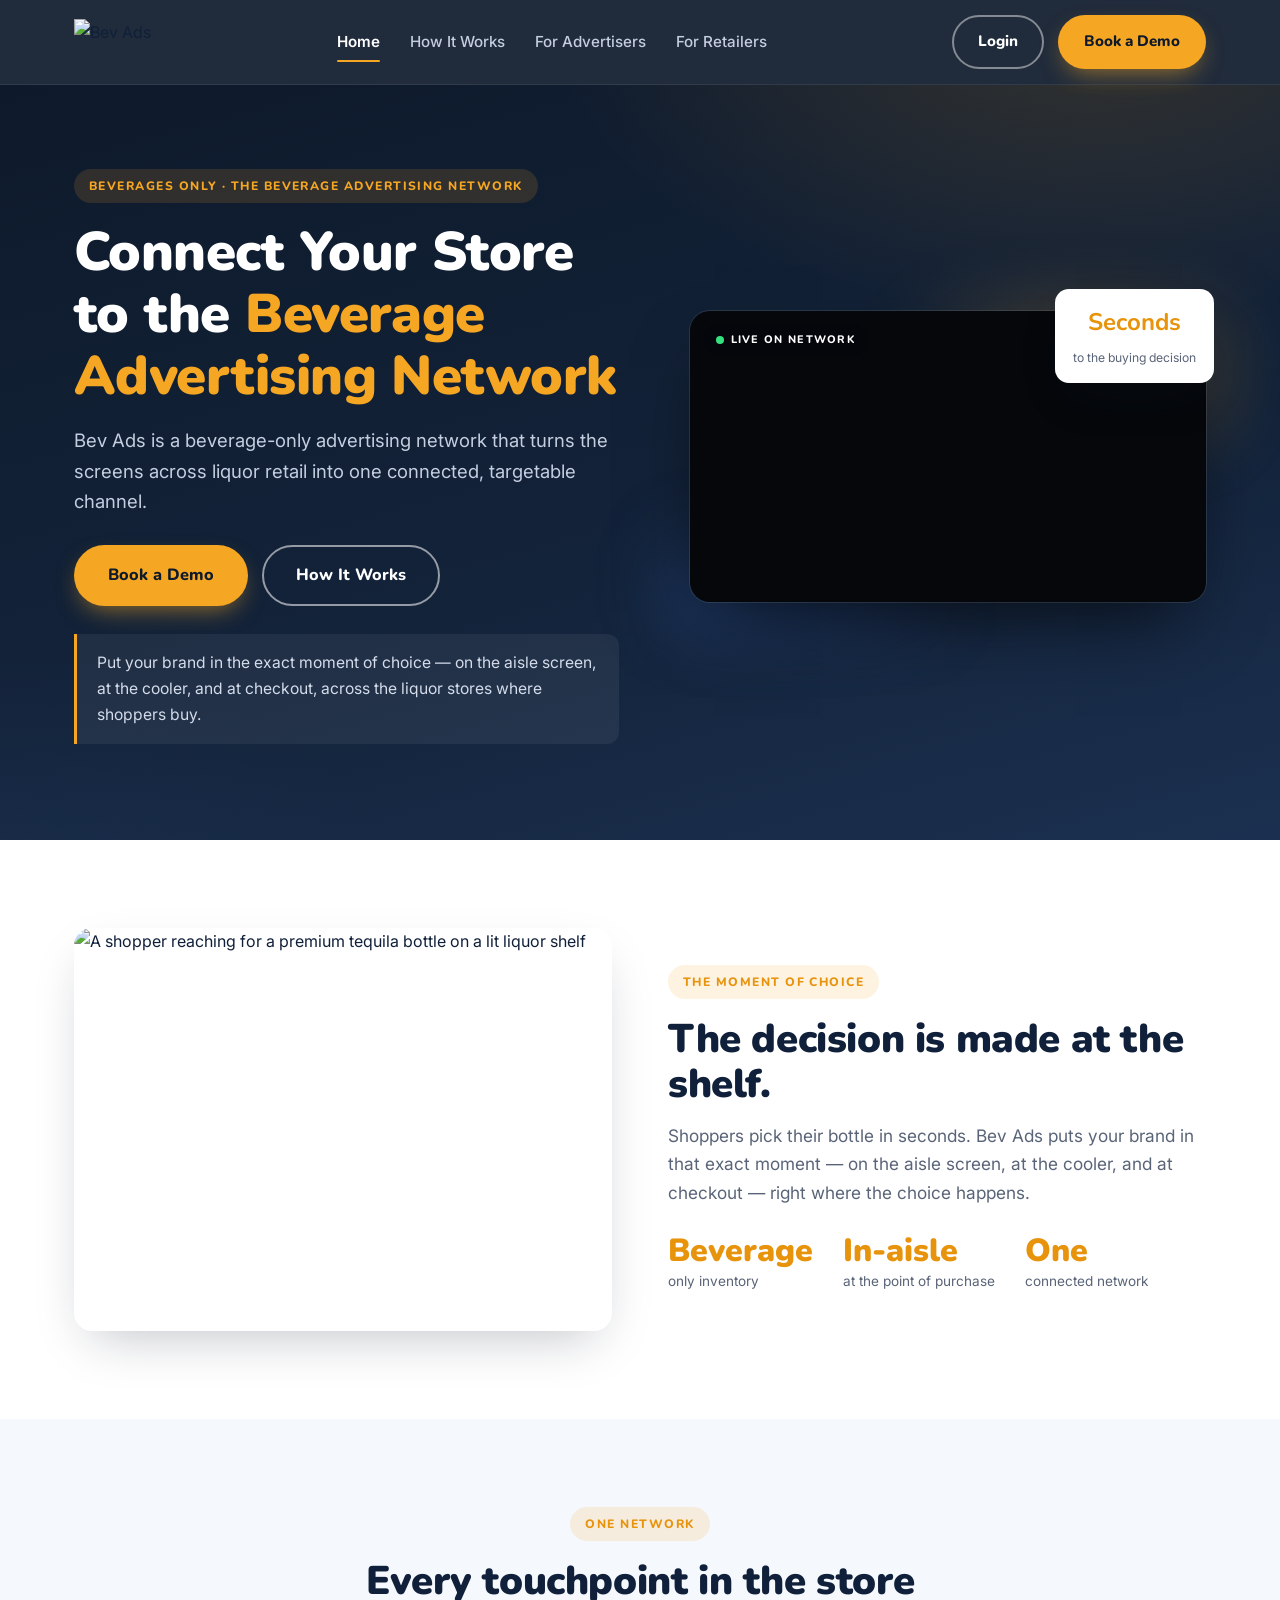
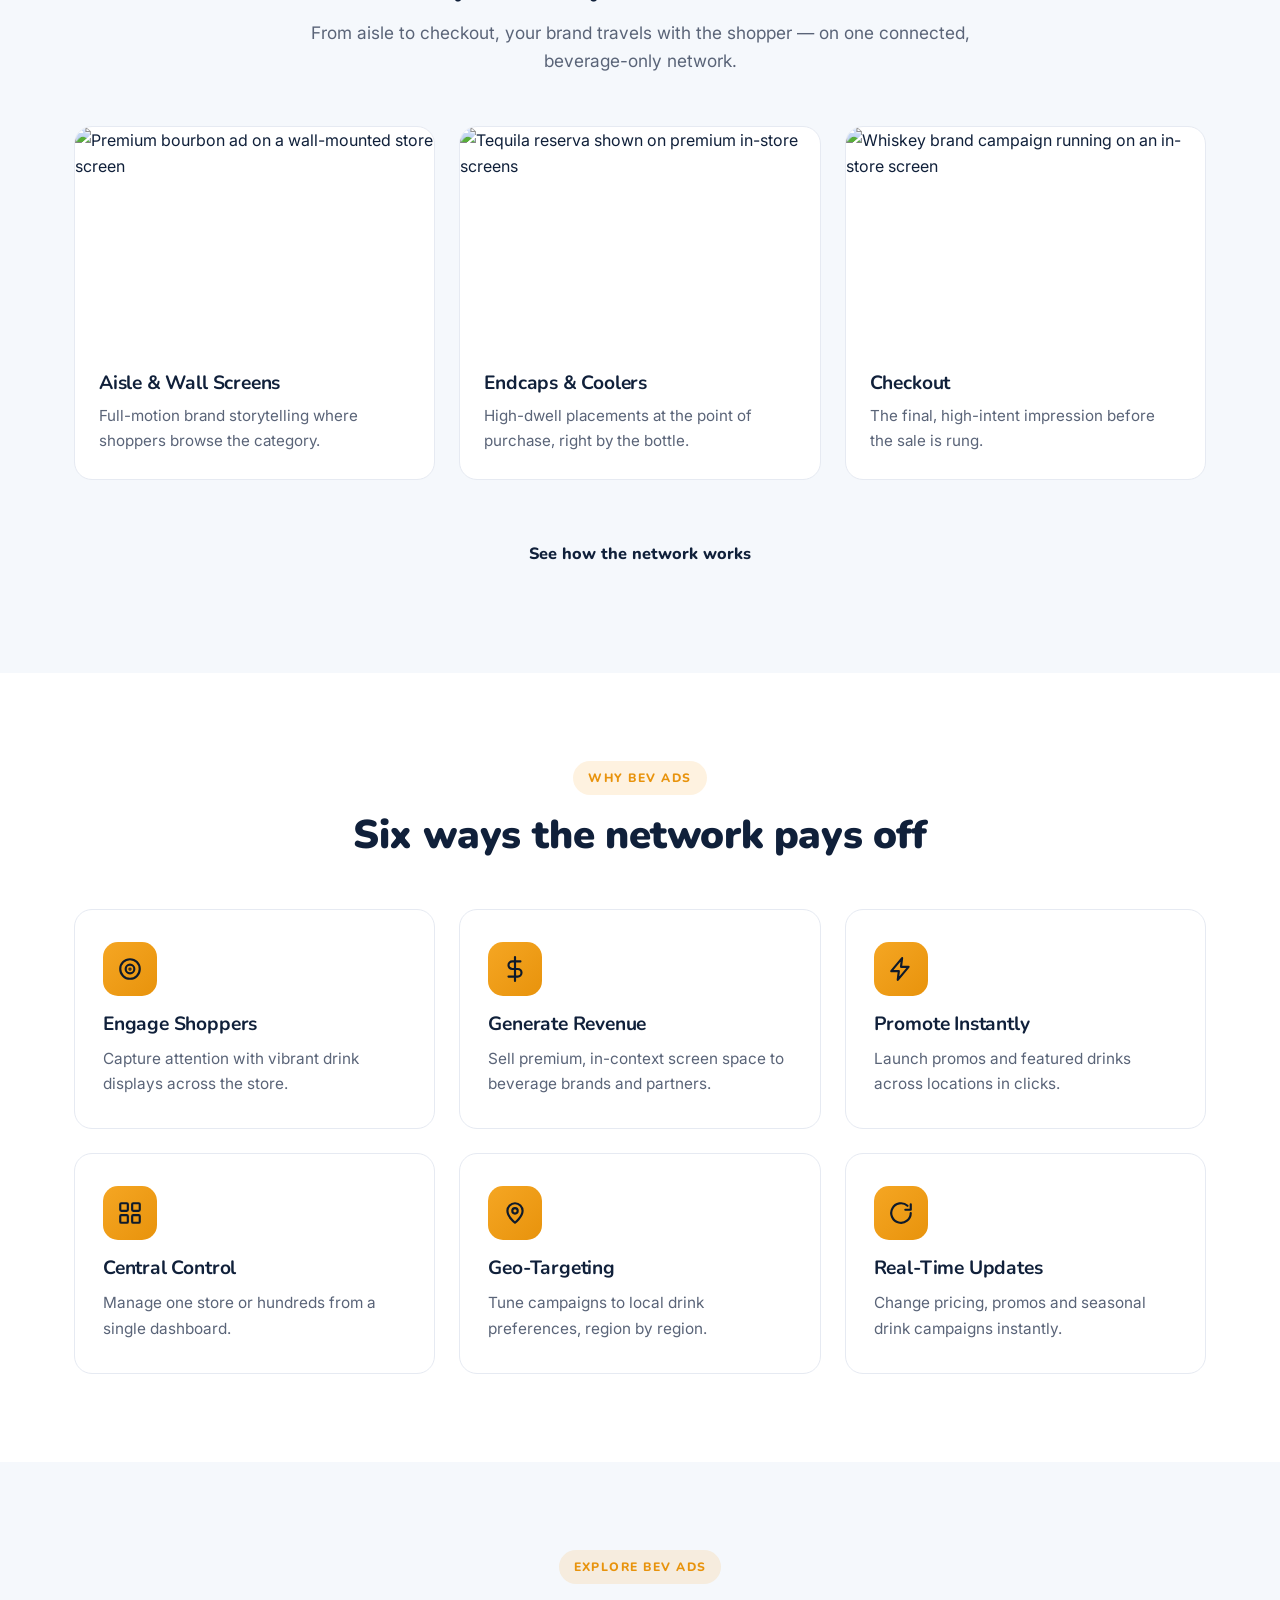
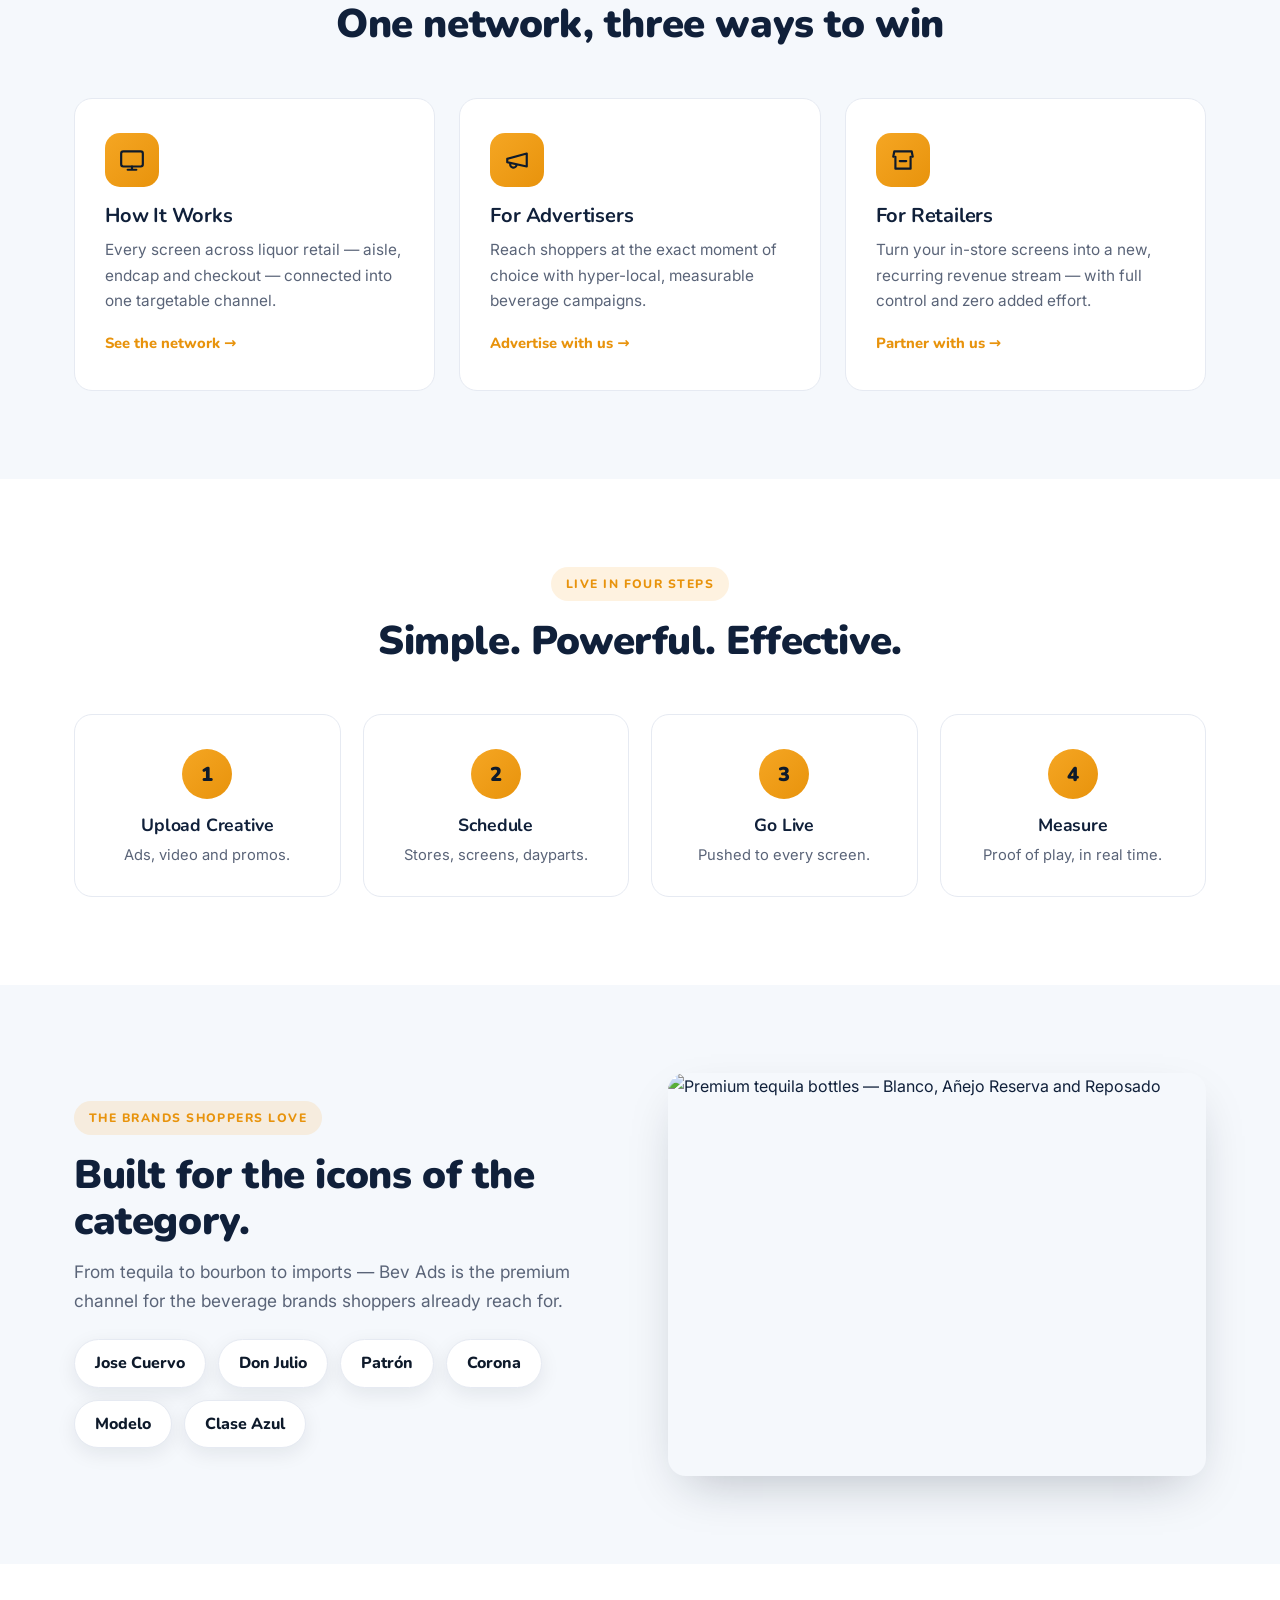
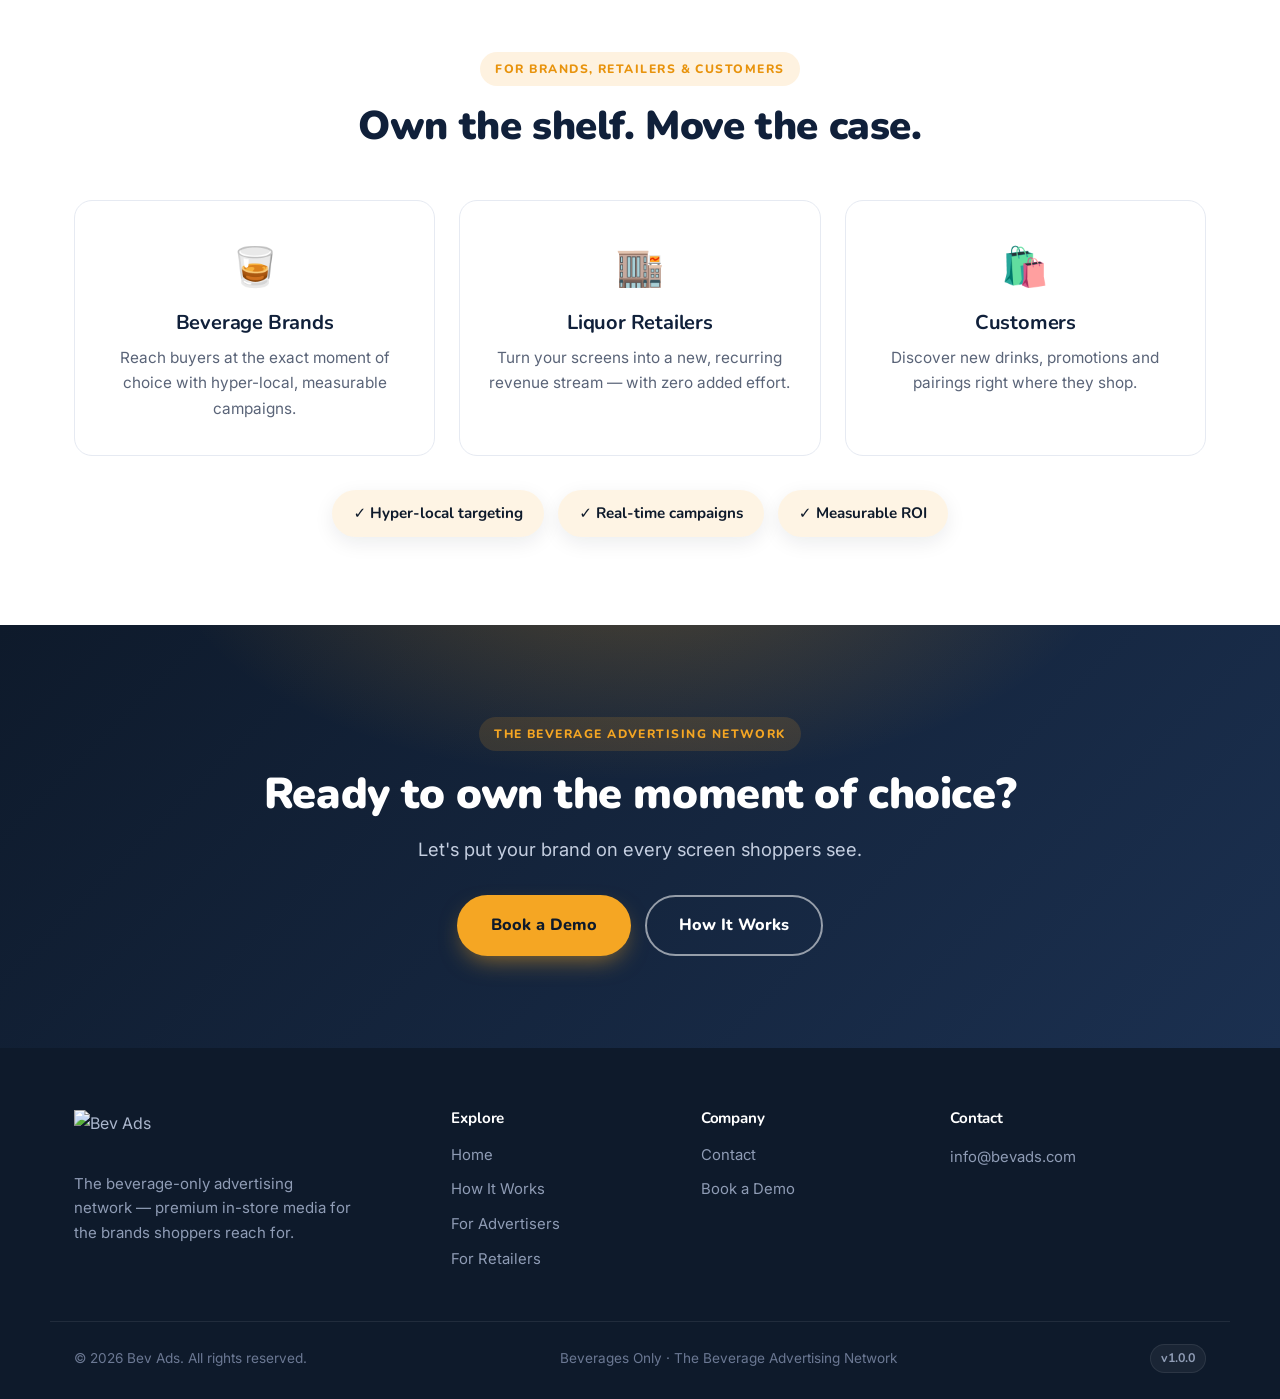
==== index.html @ 34f9e47a "Add files via upload" ====
<!DOCTYPE html>
<html lang="en">

<head>
    <meta charset="UTF-8" />
    <meta name="viewport" content="width=device-width, initial-scale=1.0" />
    <title>Bev Ads — The Beverage Advertising Network</title>
    <meta name="description" content="Bev Ads is a beverage-only advertising network that turns the screens across liquor retail into one connected, targetable channel — premium in-store media for the brands shoppers reach for." />
    <link rel="icon" href="assets/img/bevads-monogram.png" type="image/png" />
    <link rel="preconnect" href="https://fonts.googleapis.com" />
    <link rel="preconnect" href="https://fonts.gstatic.com" crossorigin />
    <link href="https://fonts.googleapis.com/css2?family=Nunito:wght@600;700;800;900&family=Inter:wght@400;500;600;700&display=swap" rel="stylesheet" />
    <link rel="stylesheet" href="styles.css" />
</head>

<body>

    <!-- ===== Header ===== -->
    <header class="site-header" id="header">
        <div class="container header-inner">
            <a href="index.html" class="brand"><img src="assets/img/bevads-logo-tight.png" alt="Bev Ads" class="brand-logo" /></a>
            <nav class="nav" id="nav">
                <a href="index.html" class="active">Home</a>
                <a href="how-it-works.html">How It Works</a>
                <a href="for-advertisers.html">For Advertisers</a>
                <a href="for-retailers.html">For Retailers</a>
                <a href="contact.html" class="nav-demo">Book a Demo</a>
                <a href="https://login.bevads.com" class="nav-login" target="_blank" rel="noopener">Login</a>
            </nav>
            <div class="header-cta"><a href="https://login.bevads.com" class="btn btn-login" target="_blank" rel="noopener">Login</a><a href="contact.html" class="btn btn-primary">Book a Demo</a></div>
            <button class="nav-toggle" id="navToggle" aria-label="Toggle menu"><span></span><span></span><span></span></button>
        </div>
    </header>

    <!-- ===== Hero ===== -->
    <section class="hero" id="hero">
        <div class="container hero-grid">
            <div class="hero-copy">
                <span class="eyebrow">Beverages Only · The Beverage Advertising Network</span>
                <h1>Connect Your Store to the <span class="grad">Beverage Advertising Network</span></h1>
                <p class="lead">Bev Ads is a beverage-only advertising network that turns the screens across liquor retail into one connected, targetable channel.</p>
                <div class="hero-actions">
                    <a href="contact.html" class="btn btn-primary btn-lg">Book a Demo</a>
                    <a href="how-it-works.html" class="btn btn-outline-light btn-lg">How It Works</a>
                </div>
                <p class="hero-banner">Put your brand in the exact moment of choice — on the aisle screen, at the cooler, and at checkout, across the liquor stores where shoppers buy.</p>
            </div>
            <div class="hero-media reveal">
                <div class="hero-video">
                    <video autoplay loop muted playsinline preload="auto" poster="assets/img/screen-ad.png">
                        <source src="assets/img/hero-store.mp4" type="video/mp4" />
                    </video>
                    <div class="hero-badge"><span class="dot"></span> LIVE ON NETWORK</div>
                </div>
                <div class="float-stat"><strong>Seconds</strong><span>to the buying decision</span></div>
            </div>
        </div>
    </section>

    <!-- ===== The Moment of Choice ===== -->
    <section class="section" id="moment">
        <div class="container split">
            <div class="split-media reveal">
                <img src="assets/img/moment.png" alt="A shopper reaching for a premium tequila bottle on a lit liquor shelf" />
            </div>
            <div class="split-copy">
                <span class="eyebrow eyebrow--light">The Moment of Choice</span>
                <h2 class="section-title">The decision is made at the shelf.</h2>
                <p class="section-sub">Shoppers pick their bottle in seconds. Bev Ads puts your brand in that exact moment — on the aisle screen, at the cooler, and at checkout — right where the choice happens.</p>
                <div class="stat-row">
                    <div class="stat"><strong>Beverage</strong><span>only inventory</span></div>
                    <div class="stat"><strong>In-aisle</strong><span>at the point of purchase</span></div>
                    <div class="stat"><strong>One</strong><span>connected network</span></div>
                </div>
            </div>
        </div>
    </section>

    <!-- ===== One Network / touchpoints ===== -->
    <section class="section section-alt" id="network">
        <div class="container">
            <div class="section-head">
                <span class="eyebrow eyebrow--light">One Network</span>
                <h2 class="section-title">Every touchpoint in the store</h2>
                <p class="section-sub">From aisle to checkout, your brand travels with the shopper — on one connected, beverage-only network.</p>
            </div>
            <div class="touch-grid">
                <article class="touch reveal">
                    <img src="assets/img/ad-bourbon.jpg" alt="Premium bourbon ad on a wall-mounted store screen" />
                    <div class="touch-body">
                        <h3>Aisle &amp; Wall Screens</h3>
                        <p>Full-motion brand storytelling where shoppers browse the category.</p>
                    </div>
                </article>
                <article class="touch reveal">
                    <img src="assets/img/bar-menu.png" alt="Tequila reserva shown on premium in-store screens" />
                    <div class="touch-body">
                        <h3>Endcaps &amp; Coolers</h3>
                        <p>High-dwell placements at the point of purchase, right by the bottle.</p>
                    </div>
                </article>
                <article class="touch reveal">
                    <img src="assets/img/ad-whiskey.jpg" alt="Whiskey brand campaign running on an in-store screen" />
                    <div class="touch-body">
                        <h3>Checkout</h3>
                        <p>The final, high-intent impression before the sale is rung.</p>
                    </div>
                </article>
            </div>
            <div class="section-cta"><a href="how-it-works.html" class="btn btn-outline btn-lg">See how the network works</a></div>
        </div>
    </section>

    <!-- ===== Why Bev Ads ===== -->
    <section class="section" id="why">
        <div class="container">
            <div class="section-head">
                <span class="eyebrow eyebrow--light">Why Bev Ads</span>
                <h2 class="section-title">Six ways the network pays off</h2>
            </div>
            <div class="cards-grid">
                <article class="card reveal">
                    <div class="card-ic"><svg viewBox="0 0 24 24">
                            <circle cx="12" cy="12" r="9" />
                            <circle cx="12" cy="12" r="4" />
                            <circle cx="12" cy="12" r="0.5" />
                        </svg></div>
                    <h3>Engage Shoppers</h3>
                    <p>Capture attention with vibrant drink displays across the store.</p>
                </article>
                <article class="card reveal">
                    <div class="card-ic"><svg viewBox="0 0 24 24">
                            <path d="M12 1v22M17 5H9.5a3.5 3.5 0 000 7h5a3.5 3.5 0 010 7H6" />
                        </svg></div>
                    <h3>Generate Revenue</h3>
                    <p>Sell premium, in-context screen space to beverage brands and partners.</p>
                </article>
                <article class="card reveal">
                    <div class="card-ic"><svg viewBox="0 0 24 24">
                            <path d="M13 2L3 14h7l-1 8 10-12h-7l1-8z" />
                        </svg></div>
                    <h3>Promote Instantly</h3>
                    <p>Launch promos and featured drinks across locations in clicks.</p>
                </article>
                <article class="card reveal">
                    <div class="card-ic"><svg viewBox="0 0 24 24">
                            <rect x="3" y="3" width="7" height="7" rx="1" />
                            <rect x="14" y="3" width="7" height="7" rx="1" />
                            <rect x="3" y="14" width="7" height="7" rx="1" />
                            <rect x="14" y="14" width="7" height="7" rx="1" />
                        </svg></div>
                    <h3>Central Control</h3>
                    <p>Manage one store or hundreds from a single dashboard.</p>
                </article>
                <article class="card reveal">
                    <div class="card-ic"><svg viewBox="0 0 24 24">
                            <path d="M12 21s-7-5.5-7-11a7 7 0 0114 0c0 5.5-7 11-7 11z" />
                            <circle cx="12" cy="10" r="2.5" />
                        </svg></div>
                    <h3>Geo-Targeting</h3>
                    <p>Tune campaigns to local drink preferences, region by region.</p>
                </article>
                <article class="card reveal">
                    <div class="card-ic"><svg viewBox="0 0 24 24">
                            <path d="M21 12a9 9 0 11-3-6.7M21 4v5h-5" />
                        </svg></div>
                    <h3>Real-Time Updates</h3>
                    <p>Change pricing, promos and seasonal drink campaigns instantly.</p>
                </article>
            </div>
        </div>
    </section>

    <!-- ===== Pillars ===== -->
    <section class="section section-alt">
        <div class="container">
            <div class="section-head">
                <span class="eyebrow eyebrow--light">Explore Bev Ads</span>
                <h2 class="section-title">One network, three ways to win</h2>
            </div>
            <div class="pillars">
                <a class="pillar reveal" href="how-it-works.html">
                    <div class="card-ic"><svg viewBox="0 0 24 24">
                            <rect x="2" y="4" width="20" height="14" rx="2" />
                            <path d="M8 21h8M12 18v3" />
                        </svg></div>
                    <h3>How It Works</h3>
                    <p>Every screen across liquor retail — aisle, endcap and checkout — connected into one targetable channel.</p>
                    <span class="more">See the network</span>
                </a>
                <a class="pillar reveal" href="for-advertisers.html">
                    <div class="card-ic"><svg viewBox="0 0 24 24">
                            <path d="M3 11l18-5v12L3 14v-3z" />
                            <path d="M11.6 16.8a3 3 0 01-5.8-1.6" />
                        </svg></div>
                    <h3>For Advertisers</h3>
                    <p>Reach shoppers at the exact moment of choice with hyper-local, measurable beverage campaigns.</p>
                    <span class="more">Advertise with us</span>
                </a>
                <a class="pillar reveal" href="for-retailers.html">
                    <div class="card-ic"><svg viewBox="0 0 24 24">
                            <path d="M3 9l1-5h16l1 5M5 9v11h14V9M9 13h6" />
                        </svg></div>
                    <h3>For Retailers</h3>
                    <p>Turn your in-store screens into a new, recurring revenue stream — with full control and zero added effort.</p>
                    <span class="more">Partner with us</span>
                </a>
            </div>
        </div>
    </section>

    <!-- ===== How it Works preview ===== -->
    <section class="section" id="how">
        <div class="container">
            <div class="section-head">
                <span class="eyebrow eyebrow--light">Live in Four Steps</span>
                <h2 class="section-title">Simple. Powerful. Effective.</h2>
            </div>
            <div class="steps">
                <div class="step reveal"><span class="step-num">1</span>
                    <h3>Upload Creative</h3>
                    <p>Ads, video and promos.</p>
                </div>
                <div class="step reveal"><span class="step-num">2</span>
                    <h3>Schedule</h3>
                    <p>Stores, screens, dayparts.</p>
                </div>
                <div class="step reveal"><span class="step-num">3</span>
                    <h3>Go Live</h3>
                    <p>Pushed to every screen.</p>
                </div>
                <div class="step reveal"><span class="step-num">4</span>
                    <h3>Measure</h3>
                    <p>Proof of play, in real time.</p>
                </div>
            </div>
        </div>
    </section>

    <!-- ===== Brands ===== -->
    <section class="section section-alt" id="brands">
        <div class="container split">
            <div class="split-copy">
                <span class="eyebrow eyebrow--light">The Brands Shoppers Love</span>
                <h2 class="section-title">Built for the icons of the category.</h2>
                <p class="section-sub">From tequila to bourbon to imports — Bev Ads is the premium channel for the beverage brands shoppers already reach for.</p>
                <div class="brand-marquee">
                    <span>Jose Cuervo</span><span>Don Julio</span><span>Patrón</span>
                    <span>Corona</span><span>Modelo</span><span>Clase Azul</span>
                </div>
            </div>
            <div class="split-media reveal">
                <img src="assets/img/bottles.png" alt="Premium tequila bottles — Blanco, Añejo Reserva and Reposado" />
            </div>
        </div>
    </section>

    <!-- ===== Own the shelf (for brands / retailers / customers) ===== -->
    <section class="section" id="value">
        <div class="container">
            <div class="section-head">
                <span class="eyebrow eyebrow--light">For Brands, Retailers &amp; Customers</span>
                <h2 class="section-title">Own the shelf. Move the case.</h2>
            </div>
            <div class="value-grid">
                <article class="value-card reveal">
                    <span class="value-ic">🥃</span>
                    <h3>Beverage Brands</h3>
                    <p>Reach buyers at the exact moment of choice with hyper-local, measurable campaigns.</p>
                </article>
                <article class="value-card reveal">
                    <span class="value-ic">🏬</span>
                    <h3>Liquor Retailers</h3>
                    <p>Turn your screens into a new, recurring revenue stream — with zero added effort.</p>
                </article>
                <article class="value-card reveal">
                    <span class="value-ic">🛍️</span>
                    <h3>Customers</h3>
                    <p>Discover new drinks, promotions and pairings right where they shop.</p>
                </article>
            </div>
            <div class="value-chips">
                <span class="chip">✓ Hyper-local targeting</span>
                <span class="chip">✓ Real-time campaigns</span>
                <span class="chip">✓ Measurable ROI</span>
            </div>
        </div>
    </section>

    <!-- ===== CTA ===== -->
    <section class="cta-final" id="contact-cta">
        <div class="container cta-inner">
            <span class="eyebrow">The Beverage Advertising Network</span>
            <h2>Ready to own the moment of choice?</h2>
            <p>Let's put your brand on every screen shoppers see.</p>
            <div class="hero-actions center">
                <a href="contact.html" class="btn btn-primary btn-lg">Book a Demo</a>
                <a href="how-it-works.html" class="btn btn-outline-light btn-lg">How It Works</a>
            </div>
        </div>
    </section>

    <!-- ===== Footer ===== -->
    <footer class="site-footer">
        <div class="container footer-grid">
            <div class="footer-brand">
                <img src="assets/img/bevads-logo-tight.png" alt="Bev Ads" class="footer-logo" />
                <p>The beverage-only advertising network — premium in-store media for the brands shoppers reach for.</p>
            </div>
            <div class="footer-col">
                <h5>Explore</h5>
                <a href="index.html">Home</a>
                <a href="how-it-works.html">How It Works</a>
                <a href="for-advertisers.html">For Advertisers</a>
                <a href="for-retailers.html">For Retailers</a>
            </div>
            <div class="footer-col">
                <h5>Company</h5>
                <a href="contact.html">Contact</a>
                <a href="contact.html">Book a Demo</a>
            </div>
            <div class="footer-col">
                <h5>Contact</h5>
                <p class="footer-contact">
                    <a href="mailto:info@bevads.com">info@bevads.com</a>
                </p>
            </div>
        </div>
        <div class="container footer-bottom">
            <span>© 2026 Bev Ads. All rights reserved.</span>
            <span>Beverages Only · The Beverage Advertising Network</span>
            <span class="footer-version">v1.0.0</span>
        </div>
    </footer>

    <script src="script.js"></script>
</body>

</html>
---- styles.css ----
/* ===== Bev Ads — brand tokens (navy + orange + white, from logo) ===== */
:root {
  --navy: #0e1a2b;
  --navy-2: #13233a;
  --navy-3: #1b3050;
  --orange: #f5a623;
  --orange-2: #ffb845;
  --orange-deep: #e8930c;
  --ink: #10203a;
  --slate: #5a6478;
  --line: #e6eaf2;
  --bg: #ffffff;
  --bg-soft: #f5f8fc;
  --radius: 18px;
  --radius-sm: 12px;
  --shadow: 0 20px 50px -18px rgba(14,26,43,.28);
  --shadow-sm: 0 6px 20px rgba(14,26,43,.08);
  --maxw: 1180px;
  --font-head: "Nunito", system-ui, sans-serif;
  --font-body: "Inter", system-ui, sans-serif;
}

* { box-sizing: border-box; margin: 0; padding: 0; }
html { scroll-behavior: smooth; }
body { font-family: var(--font-body); color: var(--ink); background: var(--bg); line-height: 1.65; -webkit-font-smoothing: antialiased; }
img { max-width: 100%; display: block; }
a { color: inherit; text-decoration: none; }
h1, h2, h3, h4, h5 { font-family: var(--font-head); line-height: 1.14; letter-spacing: -.01em; }

.container { width: 100%; max-width: var(--maxw); margin: 0 auto; padding: 0 24px; }
.container.narrow { max-width: 820px; }
.center { text-align: center; }

/* ===== Buttons ===== */
.btn {
  display: inline-flex; align-items: center; justify-content: center; gap: 8px;
  padding: 12px 24px; border-radius: 999px; font-family: var(--font-head);
  font-weight: 800; font-size: .95rem; cursor: pointer; border: 2px solid transparent;
  transition: .2s ease; white-space: nowrap;
}
.btn-lg { padding: 15px 32px; font-size: 1.02rem; }
.btn-primary { background: var(--orange); color: var(--navy); box-shadow: 0 10px 24px -8px rgba(245,166,35,.6); }
.btn-primary:hover { background: var(--orange-2); transform: translateY(-2px); }
.btn-outline-light { border-color: rgba(255,255,255,.55); color: #fff; }
.btn-outline-light:hover { background: #fff; color: var(--navy); transform: translateY(-2px); }

/* ===== Header ===== */
.site-header {
  position: sticky; top: 0; z-index: 50; background: rgba(14,26,43,.92);
  backdrop-filter: saturate(160%) blur(10px); border-bottom: 1px solid rgba(255,255,255,.08);
}
.header-inner { display: flex; align-items: center; justify-content: space-between; height: 84px; }
.brand-logo { height: 46px; width: auto; display: block; }
.nav { display: flex; gap: 30px; align-items: center; }
.nav a { font-weight: 500; color: #c4cee0; font-size: .95rem; transition: .2s; position: relative; }
.nav a:hover { color: #fff; }
.nav a.active { color: #fff; font-weight: 600; }
.nav a.active::after { content: ""; position: absolute; left: 0; right: 0; bottom: -7px; height: 2px; border-radius: 2px; background: var(--orange); }
.nav-demo, .nav-login { display: none; }
.header-cta { display: flex; align-items: center; gap: 14px; }
.btn-login {
  padding: 12px 24px; border-color: rgba(255,255,255,.45); color: #fff; background: transparent;
}
.btn-login:hover { background: rgba(255,255,255,.1); border-color: #fff; transform: translateY(-2px); }
.nav-toggle { display: none; flex-direction: column; gap: 5px; background: none; border: 0; cursor: pointer; padding: 6px; }
.nav-toggle span { width: 24px; height: 2px; background: #fff; border-radius: 2px; }

/* ===== Hero ===== */
.hero {
  position: relative; overflow: hidden; padding: 84px 0 96px; color: #fff;
  background:
    radial-gradient(900px 520px at 85% -10%, rgba(245,166,35,.16), transparent 60%),
    radial-gradient(700px 500px at 0% 115%, rgba(27,48,80,.7), transparent 60%),
    linear-gradient(165deg, #0e1a2b 0%, #13233a 60%, #1b3050 100%);
}
.hero-grid { display: grid; grid-template-columns: 1.04fr .96fr; gap: 56px; align-items: center; }
.eyebrow {
  display: inline-block; font-family: var(--font-head); font-weight: 800;
  font-size: .76rem; letter-spacing: .12em; text-transform: uppercase;
  color: var(--orange); background: rgba(245,166,35,.14); padding: 7px 15px;
  border-radius: 999px; margin-bottom: 18px;
}
.eyebrow--light { color: var(--orange-deep); background: rgba(245,166,35,.14); }
.hero h1 { font-size: clamp(2.1rem, 4.4vw, 3.4rem); font-weight: 900; color: #fff; margin-bottom: 18px; }
.grad { color: var(--orange); }
.lead { font-size: 1.16rem; color: #c4cee0; max-width: 540px; margin-bottom: 28px; }
.hero-actions { display: flex; gap: 14px; flex-wrap: wrap; }
.hero-actions.center { justify-content: center; }
.hero-banner {
  margin-top: 28px; padding: 16px 20px; border-left: 3px solid var(--orange);
  background: rgba(255,255,255,.06); border-radius: 0 12px 12px 0; color: #d4dcec;
  font-size: .98rem; max-width: 545px;
}

.hero-media { position: relative; }
/* soft brand glow behind the display for depth */
.hero-media::before {
  content: ""; position: absolute; z-index: 0; inset: -10% -8% -14% -8%;
  background:
    radial-gradient(58% 52% at 74% 24%, rgba(245,166,35,.28), transparent 64%),
    radial-gradient(55% 50% at 18% 92%, rgba(43,82,152,.42), transparent 64%);
  filter: blur(26px); border-radius: 44px;
}
.hero-screen {
  position: relative; z-index: 1; border-radius: 20px; overflow: hidden;
  box-shadow:
    0 0 0 1px rgba(255,255,255,.10),
    0 34px 70px -24px rgba(0,0,0,.68);
}
.hero-screen img { aspect-ratio: 4/3; object-fit: cover; width: 100%; display: block; }

/* ===== Hero video (photoreal looping scene) ===== */
.hero-video { position: relative; z-index: 1; border-radius: 20px; overflow: hidden; box-shadow: 0 0 0 1px rgba(255,255,255,.10), 0 34px 70px -24px rgba(0,0,0,.68); }
.hero-video video { display: block; width: 100%; aspect-ratio: 16/9; object-fit: cover; background: #05070b; }
.hero-video .hero-badge { position: absolute; top: 14px; left: 14px; display: inline-flex; align-items: center; gap: 7px; padding: 6px 12px; border-radius: 999px; background: rgba(5,8,13,.62); backdrop-filter: blur(6px); font-family: var(--font-head); font-weight: 800; font-size: .68rem; letter-spacing: .12em; color: #fff; z-index: 2; }

/* ===== Animated "live" screen device ===== */
.screen-device {
  position: relative; z-index: 1; background: linear-gradient(160deg,#0c1119,#05080d);
  border-radius: 18px; padding: 12px 12px 0; box-shadow: 0 0 0 1px rgba(255,255,255,.08), 0 34px 70px -24px rgba(0,0,0,.7);
}
.screen-viewport { position: relative; aspect-ratio: 16/9; border-radius: 9px; overflow: hidden; background: #05070b; }
.ad-slide {
  position: absolute; inset: 0; display: flex; align-items: center; justify-content: space-between;
  gap: 14px; padding: 26px 30px; opacity: 0; visibility: hidden;
  transition: opacity .9s ease, visibility .9s ease;
  background: radial-gradient(120% 130% at 82% 12%, color-mix(in srgb, var(--b) 78%, #fff 4%), var(--a) 68%);
}
.ad-slide.is-active { opacity: 1; visibility: visible; }
.ad-copy { display: flex; flex-direction: column; gap: 6px; max-width: 62%; }
.ad-kicker { font-family: var(--font-head); font-weight: 700; font-size: .68rem; letter-spacing: .22em; text-transform: uppercase; color: rgba(255,255,255,.72); }
.ad-brand { font-family: var(--font-head); font-weight: 900; font-size: clamp(1.5rem, 3.4vw, 2.4rem); line-height: .98; color: #fff; letter-spacing: .01em; }
.ad-tag { font-family: var(--font-body); font-style: italic; font-size: 1rem; color: rgba(255,255,255,.9); margin-top: 4px; }
.ad-legal { position: absolute; left: 30px; bottom: 16px; font-size: .58rem; letter-spacing: .1em; text-transform: uppercase; color: rgba(255,255,255,.62); }
.ad-bottle { height: 78%; width: auto; filter: drop-shadow(0 10px 16px rgba(0,0,0,.45)); }
.btl-body { fill: var(--btl); }
.btl-cap { fill: var(--cap); }
.btl-label { fill: rgba(255,255,255,.9); }
.btl-seal { fill: none; stroke: var(--cap); stroke-width: 1.5; opacity: .6; }
/* entrance motion on the active slide */
.ad-slide.is-active .ad-copy { animation: adCopyIn .9s ease both; }
.ad-slide.is-active .ad-bottle { animation: adBottleIn 5.2s ease-out both; }
@keyframes adCopyIn { from { opacity: 0; transform: translateX(-14px); } to { opacity: 1; transform: none; } }
@keyframes adBottleIn { 0% { opacity: 0; transform: translateY(12px) scale(.97); } 22% { opacity: 1; } 100% { opacity: 1; transform: translateY(0) scale(1.05); } }

/* overlays */
.screen-gloss { position: absolute; inset: 0; pointer-events: none; background: linear-gradient(115deg, rgba(255,255,255,.14), transparent 34%); }
.screen-live { position: absolute; top: 14px; right: 14px; display: inline-flex; align-items: center; gap: 7px; padding: 5px 11px; border-radius: 999px; background: rgba(5,8,13,.6); backdrop-filter: blur(6px); font-family: var(--font-head); font-weight: 800; font-size: .66rem; letter-spacing: .14em; color: #fff; }
.live-dot { width: 8px; height: 8px; border-radius: 50%; background: #ff4d4d; box-shadow: 0 0 0 0 rgba(255,77,77,.7); animation: liveBlink 1.6s infinite; }
@keyframes liveBlink { 0% { box-shadow: 0 0 0 0 rgba(255,77,77,.65); } 70% { box-shadow: 0 0 0 7px rgba(255,77,77,0); } 100% { box-shadow: 0 0 0 0 rgba(255,77,77,0); } }
.screen-progress { position: absolute; left: 0; bottom: 0; height: 3px; width: 100%; transform: scaleX(0); transform-origin: left center; background: var(--orange); box-shadow: 0 0 8px rgba(245,166,35,.8); }
@keyframes barFill { from { transform: scaleX(0); } to { transform: scaleX(1); } }
.screen-foot { display: flex; align-items: center; justify-content: space-between; padding: 12px 6px 14px; }
.screen-foot .now { font-family: var(--font-head); font-weight: 600; font-size: .8rem; color: #aab6cc; }
.screen-foot .now b { color: #fff; font-weight: 800; }
.playlist { display: inline-flex; gap: 6px; }
.pl-dot { width: 7px; height: 7px; border-radius: 50%; background: rgba(255,255,255,.25); transition: .3s; }
.pl-dot.on { background: var(--orange); width: 18px; border-radius: 4px; }

@media (prefers-reduced-motion: reduce) {
  .ad-slide.is-active .ad-copy, .ad-slide.is-active .ad-bottle { animation: none; }
  .live-dot { animation: none; }
}
.hero-badge {
  position: absolute; top: 14px; left: 14px; display: inline-flex; align-items: center; gap: 7px;
  background: rgba(14,26,43,.82); color: #fff; backdrop-filter: blur(6px);
  font-family: var(--font-head); font-size: .7rem; font-weight: 800; letter-spacing: .05em;
  padding: 6px 12px; border-radius: 999px;
}
.dot { width: 8px; height: 8px; border-radius: 50%; background: #36e07f; animation: pulse 1.8s infinite; }
@keyframes pulse { 0%{box-shadow:0 0 0 0 rgba(54,224,127,.55)} 70%{box-shadow:0 0 0 8px rgba(54,224,127,0)} 100%{box-shadow:0 0 0 0 rgba(54,224,127,0)} }
.float-stat { position: absolute; top: -22px; right: -8px; z-index: 3; background: #fff; color: var(--ink); padding: 14px 18px; border-radius: 14px; box-shadow: var(--shadow); text-align: center; }
.float-stat strong { display: block; font-family: var(--font-head); font-size: 1.5rem; color: var(--orange-deep); }
.float-stat span { font-size: .76rem; color: var(--slate); }

/* ===== Sections ===== */
.section { padding: 88px 0; }
.section-alt { background: var(--bg-soft); }
.section-head { text-align: center; max-width: 740px; margin: 0 auto 50px; }
.section-title { font-size: clamp(1.8rem, 3.2vw, 2.5rem); font-weight: 900; color: var(--ink); }
.section-sub { color: var(--slate); font-size: 1.08rem; margin-top: 14px; }

/* ===== Cards ===== */
.cards-grid { display: grid; grid-template-columns: repeat(3, 1fr); gap: 24px; }
.card { background: #fff; border: 1px solid var(--line); border-radius: var(--radius); padding: 32px 28px; transition: .25s; }
.card:hover { transform: translateY(-6px); box-shadow: var(--shadow); border-color: transparent; }
.card-ic { width: 54px; height: 54px; border-radius: 15px; display: grid; place-items: center; margin-bottom: 18px; background: linear-gradient(135deg, var(--orange), var(--orange-deep)); }
.card-ic svg { width: 26px; height: 26px; fill: none; stroke: var(--navy); stroke-width: 2; stroke-linecap: round; stroke-linejoin: round; }
.card h3 { font-size: 1.2rem; margin-bottom: 10px; color: var(--ink); }
.card p { color: var(--slate); font-size: .96rem; }

/* ===== Steps ===== */
.steps { display: grid; grid-template-columns: repeat(4, 1fr); gap: 22px; }
.step { background: #fff; border: 1px solid var(--line); border-radius: var(--radius); padding: 34px 24px 28px; text-align: center; }
.step-num { display: grid; place-items: center; width: 50px; height: 50px; margin: 0 auto 16px; font-family: var(--font-head); font-weight: 900; font-size: 1.25rem; color: var(--navy); background: linear-gradient(135deg, var(--orange), var(--orange-deep)); border-radius: 50%; }
.step h3 { font-size: 1.1rem; margin-bottom: 8px; color: var(--ink); }
.step p { color: var(--slate); font-size: .92rem; }

/* ===== Split (benefits / analytics) ===== */
.split { display: grid; grid-template-columns: 1fr 1fr; gap: 56px; align-items: center; }
.split-media img { border-radius: var(--radius); box-shadow: var(--shadow); aspect-ratio: 4/3; object-fit: cover; width: 100%; }
.split-copy .section-title { text-align: left; }
.check-list { list-style: none; margin-top: 22px; display: grid; gap: 14px; }
.check-list.two-col { grid-template-columns: 1fr 1fr; }
.check-list li { position: relative; padding-left: 34px; color: var(--ink); font-size: 1.02rem; }
.check-list li::before {
  content: ""; position: absolute; left: 0; top: 3px; width: 22px; height: 22px; border-radius: 50%;
  background: var(--orange);
  background-image: url("data:image/svg+xml,%3Csvg xmlns='http://www.w3.org/2000/svg' viewBox='0 0 24 24' fill='none' stroke='%230e1a2b' stroke-width='3.2' stroke-linecap='round' stroke-linejoin='round'%3E%3Cpolyline points='20 6 9 17 4 12'/%3E%3C/svg%3E");
  background-size: 13px; background-repeat: no-repeat; background-position: center;
}
.brands { margin-top: 26px; padding-top: 22px; border-top: 1px solid var(--line); }
.brands-label { display: block; font-family: var(--font-head); font-weight: 700; font-size: .92rem; color: var(--ink); margin-bottom: 14px; }
.chips { display: flex; flex-wrap: wrap; gap: 10px; }
.chip { font-family: var(--font-head); font-weight: 700; font-size: .86rem; color: var(--navy); background: #fff; border: 1px solid var(--line); padding: 8px 16px; border-radius: 999px; box-shadow: var(--shadow-sm); }

/* ===== Industries ===== */
.industry-grid { display: grid; grid-template-columns: repeat(4, 1fr); gap: 18px; }
.industry { display: flex; align-items: center; gap: 14px; background: #fff; border: 1px solid var(--line); border-radius: var(--radius-sm); padding: 20px 22px; font-family: var(--font-head); font-weight: 700; color: var(--ink); transition: .25s; }
.industry:hover { border-color: var(--orange); transform: translateY(-3px); box-shadow: var(--shadow-sm); }
.industry-ic { font-size: 1.5rem; }

/* ===== Analytics dashboard ===== */
.dashboard { background: linear-gradient(160deg, #0e1a2b, #1b3050); border-radius: var(--radius); padding: 24px; box-shadow: var(--shadow); color: #fff; }
.dash-head { display: flex; justify-content: space-between; align-items: center; margin-bottom: 20px; }
.dash-title { font-family: var(--font-head); font-weight: 800; }
.dash-live { display: inline-flex; align-items: center; gap: 7px; font-size: .78rem; color: #b7c2d8; }
.dash-stats { display: grid; grid-template-columns: repeat(3, 1fr); gap: 14px; margin-bottom: 22px; }
.dstat { background: rgba(255,255,255,.06); border-radius: var(--radius-sm); padding: 14px; }
.dstat strong { display: block; font-family: var(--font-head); font-size: 1.4rem; color: var(--orange-2); }
.dstat span { font-size: .75rem; color: #9fabc4; }
.dash-chart { display: flex; align-items: flex-end; gap: 8px; height: 110px; margin-bottom: 18px; }
.dash-chart span { flex: 1; background: linear-gradient(180deg, var(--orange), rgba(245,166,35,.3)); border-radius: 4px 4px 0 0; }
.dash-chart span:nth-child(3n) { background: linear-gradient(180deg, #5b7bb0, rgba(91,123,176,.3)); }
.dash-foot { display: flex; justify-content: space-between; align-items: center; font-size: .85rem; color: #b7c2d8; border-top: 1px solid rgba(255,255,255,.08); padding-top: 14px; }
.dash-foot .up { color: #36e07f; font-weight: 700; }
.metric-list { list-style: none; margin-top: 22px; display: grid; gap: 12px; }
.metric-list li { padding-left: 26px; position: relative; color: var(--ink); font-weight: 500; }
.metric-list li::before { content: "›"; position: absolute; left: 6px; color: var(--orange-deep); font-weight: 900; }

/* ===== FAQ ===== */
.faq { display: grid; gap: 14px; }
.faq details { background: #fff; border: 1px solid var(--line); border-radius: var(--radius-sm); padding: 4px 22px; transition: .2s; }
.faq details[open] { box-shadow: var(--shadow-sm); border-color: var(--orange); }
.faq summary { cursor: pointer; list-style: none; padding: 18px 0; font-family: var(--font-head); font-weight: 700; font-size: 1.05rem; color: var(--ink); display: flex; justify-content: space-between; align-items: center; }
.faq summary::-webkit-details-marker { display: none; }
.faq summary::after { content: "+"; font-size: 1.5rem; color: var(--orange-deep); font-weight: 400; transition: .2s; }
.faq details[open] summary::after { transform: rotate(45deg); }
.faq p { color: var(--slate); padding: 0 0 20px; }

/* ===== Final CTA ===== */
.cta-final {
  position: relative; padding: 92px 0; text-align: center; color: #fff;
  background:
    radial-gradient(800px 400px at 50% -20%, rgba(245,166,35,.28), transparent 60%),
    linear-gradient(135deg, #0e1a2b, #1b3050);
}
.cta-final h2 { font-size: clamp(1.9rem, 3.4vw, 2.7rem); font-weight: 900; }
.cta-final p { color: #c4cee0; font-size: 1.15rem; max-width: 620px; margin: 16px auto 30px; }

/* ===== Footer ===== */
.site-footer { background: var(--navy); color: #aab6cc; padding: 62px 0 26px; }
.footer-grid { display: grid; grid-template-columns: 1.6fr 1fr 1fr 1.2fr; gap: 36px; padding-bottom: 40px; border-bottom: 1px solid rgba(255,255,255,.08); }
.footer-logo { height: 44px; width: auto; margin-bottom: 18px; }
.footer-brand p { max-width: 280px; font-size: .94rem; color: #8f9cb5; }
.footer-col h5 { font-family: var(--font-head); color: #fff; font-size: .95rem; margin-bottom: 16px; }
.footer-col a { display: block; color: #8f9cb5; font-size: .93rem; margin-bottom: 10px; transition: .2s; }
.footer-col a:hover { color: var(--orange-2); }
.footer-contact { font-size: .93rem; color: #8f9cb5; line-height: 1.9; }
.footer-contact a:hover { color: var(--orange-2); }
.footer-bottom { display: flex; justify-content: space-between; align-items: center; gap: 12px; padding-top: 22px; font-size: .85rem; color: #6b7893; }
.footer-version { font-family: var(--font-head); font-weight: 700; font-size: .78rem; color: #8f9cb5; background: rgba(255,255,255,.05); border: 1px solid rgba(255,255,255,.08); padding: 3px 10px; border-radius: 999px; white-space: nowrap; }

/* ===== Section tagline ===== */
.tagline { font-family: var(--font-head); font-weight: 800; letter-spacing: .18em; text-transform: uppercase; color: var(--orange-deep); font-size: .95rem; }

/* ===== Stat row (moment) ===== */
.stat-row { display: flex; gap: 30px; margin-top: 28px; flex-wrap: wrap; }
.stat strong { display: block; font-family: var(--font-head); font-weight: 900; font-size: 2rem; color: var(--orange-deep); line-height: 1; }
.stat span { font-size: .85rem; color: var(--slate); }

/* ===== Touchpoints ===== */
.touch-grid { display: grid; grid-template-columns: repeat(3, 1fr); gap: 24px; }
.touch { background: #fff; border: 1px solid var(--line); border-radius: var(--radius); overflow: hidden; transition: .25s; }
.touch:hover { transform: translateY(-6px); box-shadow: var(--shadow); border-color: transparent; }
.touch img { aspect-ratio: 16/10; object-fit: cover; width: 100%; }
.touch-body { padding: 22px 24px 26px; }
.touch-body h3 { font-size: 1.2rem; color: var(--ink); margin-bottom: 8px; }
.touch-body p { color: var(--slate); font-size: .95rem; }

/* ===== Brand marquee ===== */
.brand-marquee { display: flex; flex-wrap: wrap; gap: 12px; margin-top: 24px; }
.brand-marquee span {
  font-family: var(--font-head); font-weight: 800; font-size: 1rem; color: var(--navy);
  background: #fff; border: 1px solid var(--line); border-radius: 999px; padding: 10px 20px; box-shadow: var(--shadow-sm);
}

/* ===== Value cards (who it's for) ===== */
.value-grid { display: grid; grid-template-columns: repeat(3, 1fr); gap: 24px; }
.value-card { background: #fff; border: 1px solid var(--line); border-radius: var(--radius); padding: 34px 28px; text-align: center; transition: .25s; }
.value-card:hover { transform: translateY(-6px); box-shadow: var(--shadow); border-color: transparent; }
.value-ic { font-size: 2.4rem; display: block; margin-bottom: 14px; }
.value-card h3 { font-size: 1.25rem; color: var(--ink); margin-bottom: 10px; }
.value-card p { color: var(--slate); font-size: .96rem; }
.value-chips { display: flex; flex-wrap: wrap; gap: 14px; justify-content: center; margin-top: 34px; }
.value-chips .chip { font-size: .95rem; padding: 10px 20px; color: var(--navy); background: rgba(245,166,35,.12); border-color: transparent; }

/* ===================== Multi-page components ===================== */

/* Inner page header */
.page-hero {
  position: relative; overflow: hidden; padding: 76px 0 62px; color: #fff; text-align: center;
  background:
    radial-gradient(700px 380px at 50% -20%, rgba(245,166,35,.16), transparent 60%),
    linear-gradient(165deg, #0e1a2b 0%, #13233a 60%, #1b3050 100%);
}
.page-hero .eyebrow { color: var(--orange); background: rgba(245,166,35,.14); }
.page-hero h1 { font-size: clamp(2rem, 4vw, 2.9rem); font-weight: 900; color: #fff; margin: 0 auto 14px; max-width: 18ch; }
.page-hero p { color: #c4cee0; font-size: 1.12rem; max-width: 640px; margin: 0 auto; }
.page-hero .hero-actions { justify-content: center; margin-top: 26px; }

/* Home pillars */
.pillars { display: grid; grid-template-columns: repeat(3, 1fr); gap: 24px; }
.pillar { display: block; background: #fff; border: 1px solid var(--line); border-radius: var(--radius); padding: 34px 30px; transition: .25s; }
.pillar:hover { transform: translateY(-6px); box-shadow: var(--shadow); border-color: transparent; }
.pillar .card-ic { margin-bottom: 18px; }
.pillar h3 { font-size: 1.25rem; color: var(--ink); margin-bottom: 10px; }
.pillar p { color: var(--slate); font-size: .96rem; margin-bottom: 16px; }
.pillar .more { font-family: var(--font-head); font-weight: 800; color: var(--orange-deep); font-size: .92rem; }
.pillar .more::after { content: "  →"; }

/* Measurement capability cards (no fabricated data) */
.measure-grid { display: grid; grid-template-columns: repeat(2, 1fr); gap: 20px; }
.measure { display: flex; gap: 16px; background: #fff; border: 1px solid var(--line); border-radius: var(--radius-sm); padding: 22px 24px; }
.measure .m-ic { flex: 0 0 auto; width: 46px; height: 46px; border-radius: 12px; background: linear-gradient(135deg, var(--orange), var(--orange-deep)); display: grid; place-items: center; }
.measure .m-ic svg { width: 22px; height: 22px; fill: none; stroke: var(--navy); stroke-width: 2; stroke-linecap: round; stroke-linejoin: round; }
.measure h4 { font-family: var(--font-head); font-size: 1.05rem; color: var(--ink); margin-bottom: 4px; }
.measure p { color: var(--slate); font-size: .92rem; }

/* Contact */
.contact-grid { display: grid; grid-template-columns: .9fr 1.1fr; gap: 48px; align-items: start; }
.contact-info h3 { font-size: 1.5rem; color: var(--ink); margin-bottom: 12px; }
.contact-info > p { color: var(--slate); margin-bottom: 22px; }
.ci-item { display: flex; align-items: center; gap: 14px; margin-bottom: 14px; font-weight: 600; color: var(--ink); }
.ci-item .ci-ic { flex: 0 0 auto; width: 44px; height: 44px; border-radius: 12px; background: rgba(245,166,35,.14); display: grid; place-items: center; color: var(--orange-deep); font-size: 1.15rem; }
.ci-item span small { display: block; font-weight: 500; font-size: .8rem; color: var(--slate); }
.form { background: #fff; border: 1px solid var(--line); border-radius: var(--radius); padding: 32px; box-shadow: var(--shadow-sm); }
.form .row { display: grid; grid-template-columns: 1fr 1fr; gap: 16px; }
.field { margin-bottom: 16px; }
.field label { display: block; font-family: var(--font-head); font-weight: 700; font-size: .85rem; color: var(--ink); margin-bottom: 6px; }
.field input, .field select, .field textarea { width: 100%; padding: 12px 14px; border: 1px solid var(--line); border-radius: 10px; font-family: var(--font-body); font-size: .95rem; color: var(--ink); background: #fff; transition: .2s; }
.field input:focus, .field select:focus, .field textarea:focus { outline: none; border-color: var(--orange); box-shadow: 0 0 0 3px rgba(245,166,35,.18); }
.field textarea { min-height: 120px; resize: vertical; }
.form .btn { width: 100%; }
.form-note { text-align: center; font-size: .82rem; color: var(--slate); margin-top: 12px; }

/* Centered section button */
.section-cta { text-align: center; margin-top: 44px; }

/* ===== Reveal ===== */
.reveal { opacity: 0; transform: translateY(22px); transition: opacity .6s ease, transform .6s ease; }
.reveal.in { opacity: 1; transform: translateY(0); }

/* ===== Responsive ===== */
@media (max-width: 980px) {
  .nav, .header-cta { display: none; }
  .nav-toggle { display: flex; }
  .site-header.menu-open .nav { display: flex; flex-direction: column; position: absolute; top: 84px; left: 0; right: 0; background: var(--navy-2); padding: 20px 24px; gap: 18px; border-top: 1px solid rgba(255,255,255,.08); }
  .brand-logo { height: 40px; }
  .hero-grid { grid-template-columns: 1fr; gap: 64px; }
  .cards-grid { grid-template-columns: repeat(2, 1fr); }
  .steps, .touch-grid, .value-grid { grid-template-columns: repeat(2, 1fr); }
  .split { grid-template-columns: 1fr; }
  .footer-grid { grid-template-columns: 1fr 1fr; }
  .pillars { grid-template-columns: 1fr; }
  .measure-grid { grid-template-columns: 1fr; }
  .contact-grid { grid-template-columns: 1fr; gap: 32px; }
  .nav-demo, .nav-login { display: block; }
}
@media (max-width: 560px) {
  .section { padding: 60px 0; }
  .cards-grid, .steps, .touch-grid, .value-grid, .check-list.two-col { grid-template-columns: 1fr; }
  .footer-grid { grid-template-columns: 1fr; }
  .footer-bottom { flex-direction: column; gap: 8px; text-align: center; }
  .form .row { grid-template-columns: 1fr; }
}
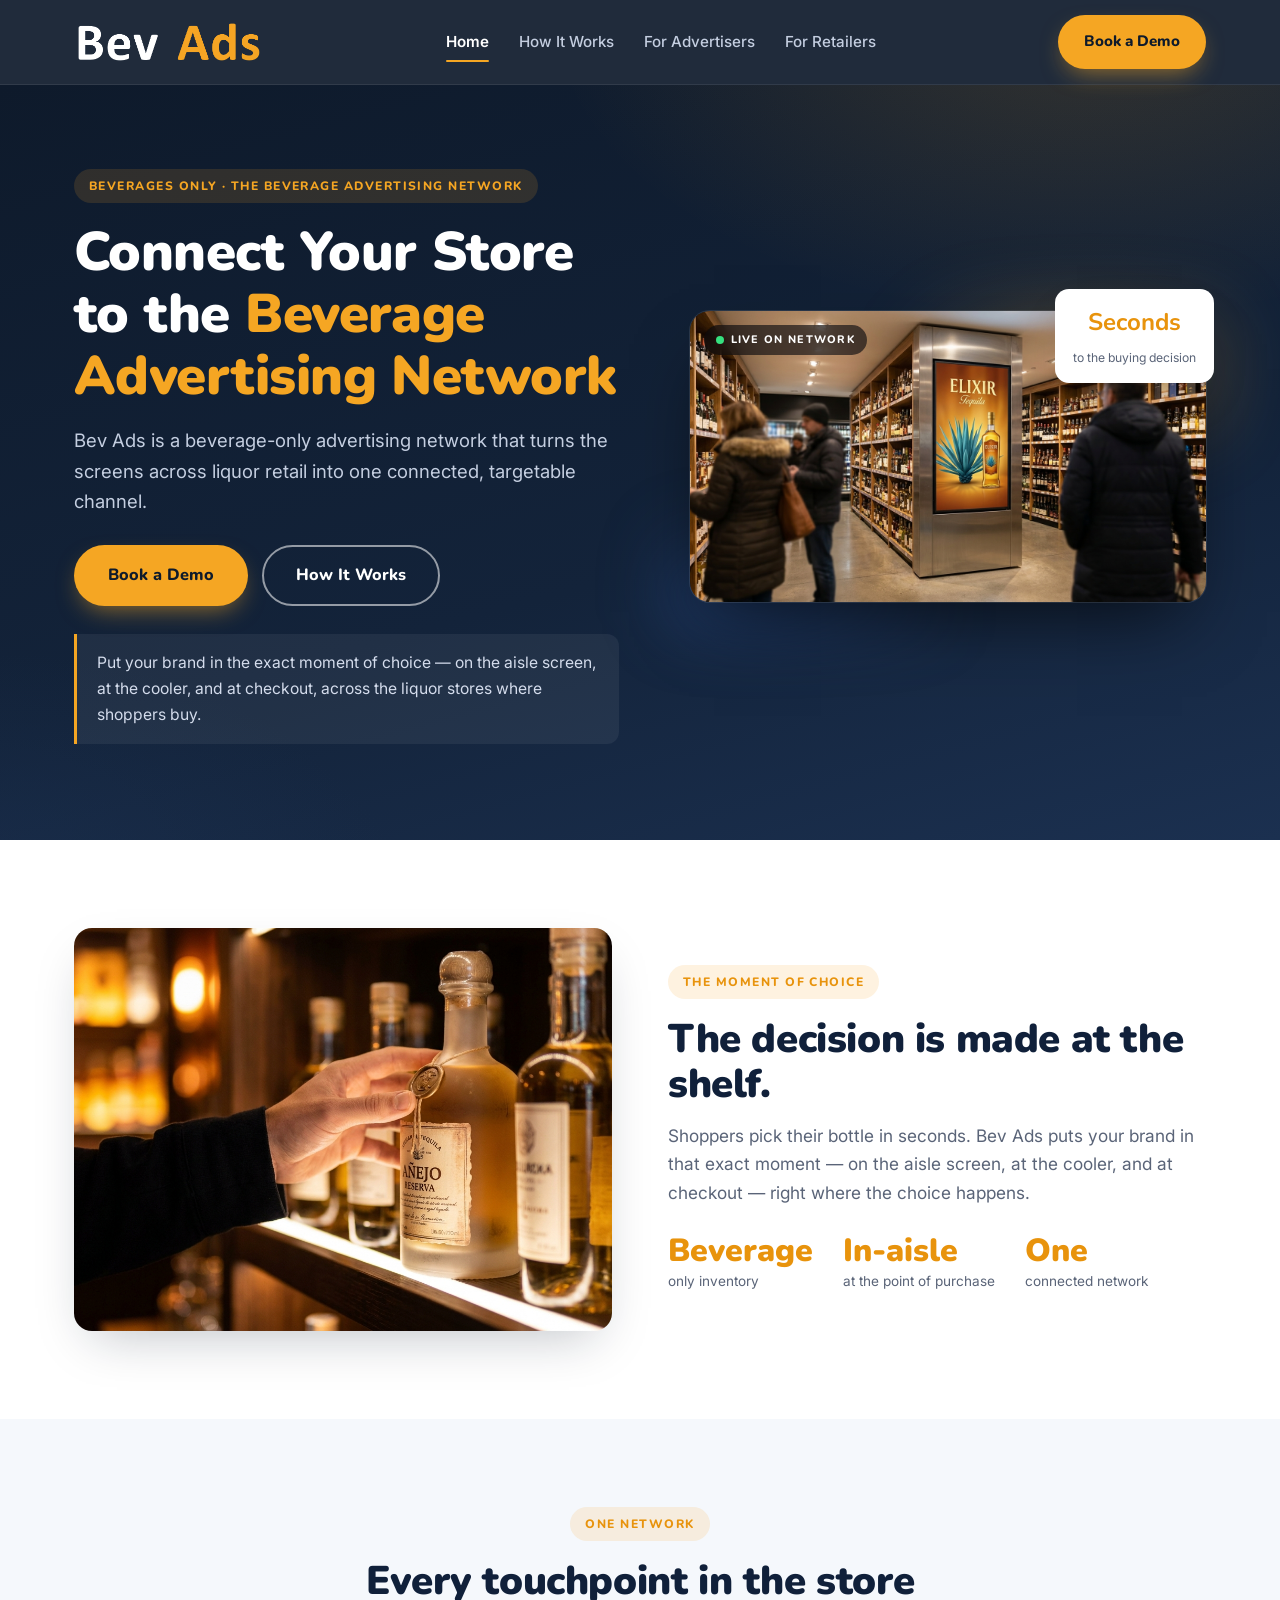
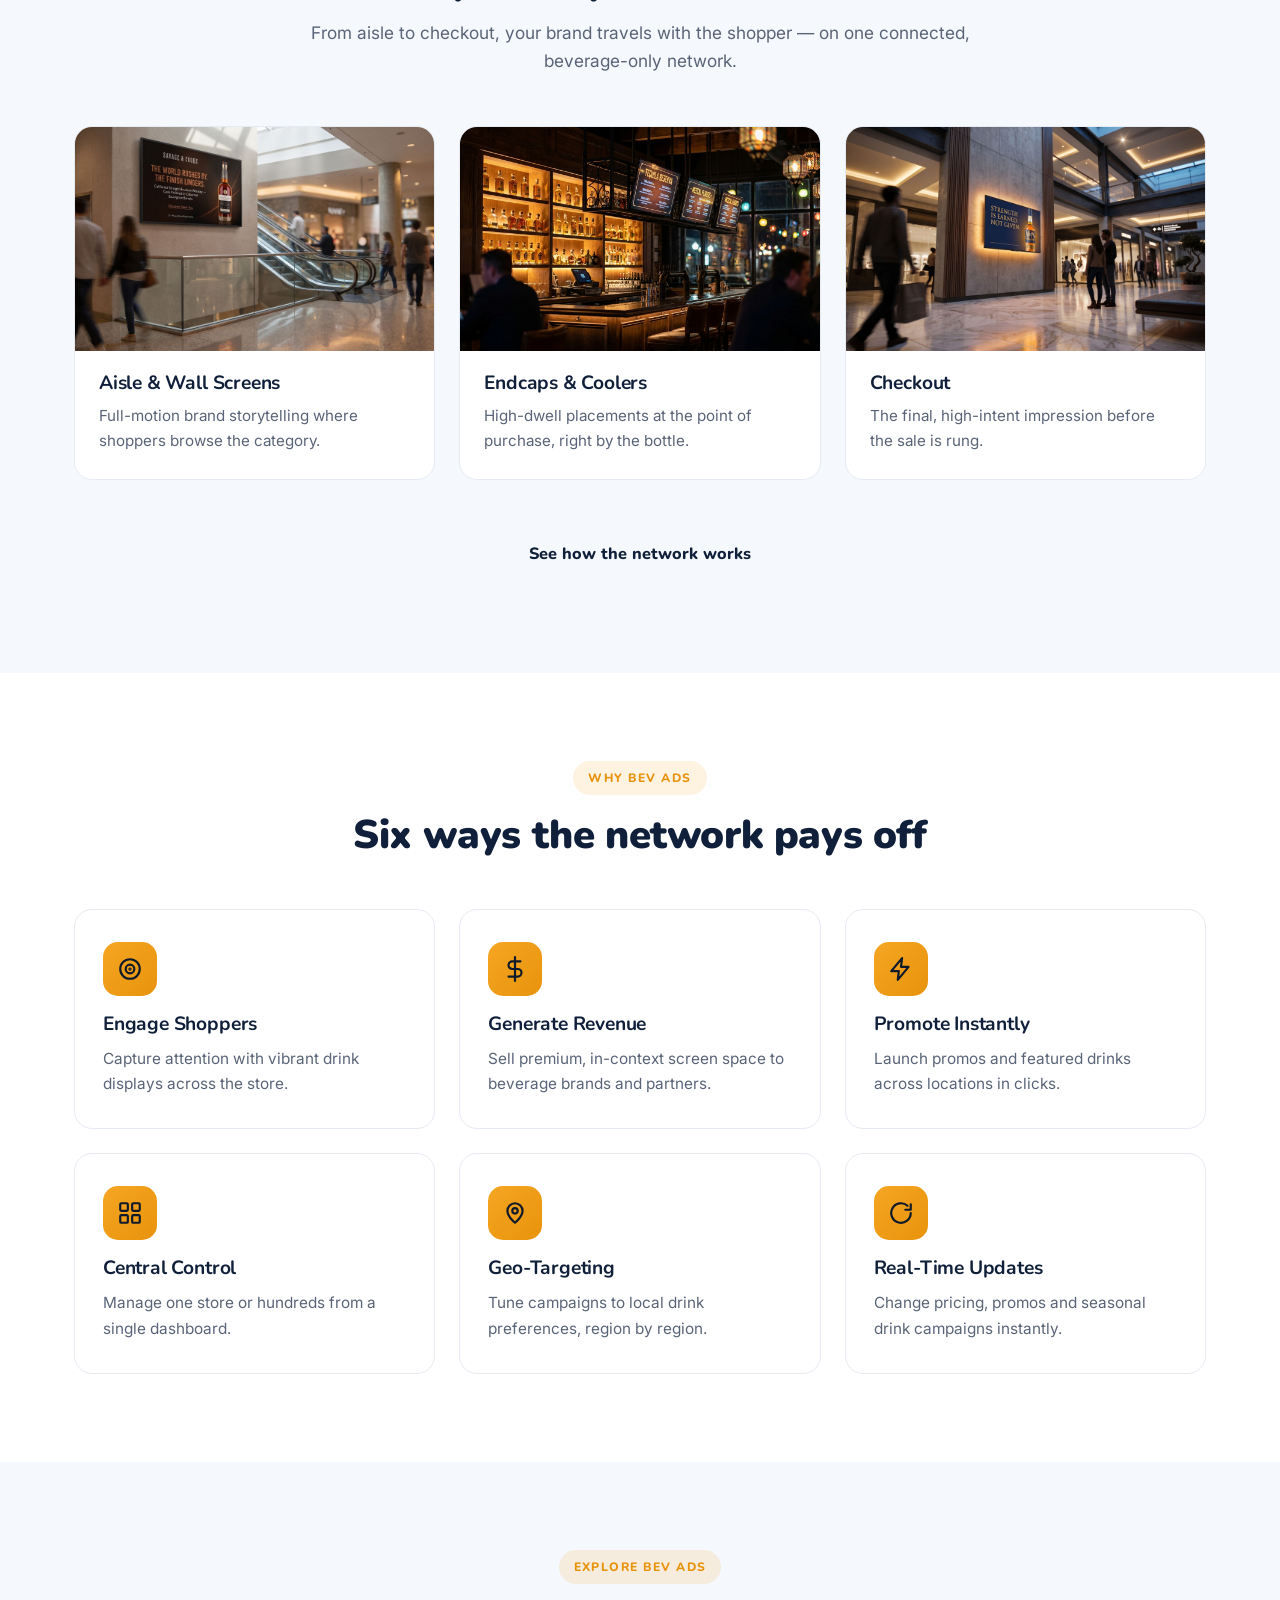
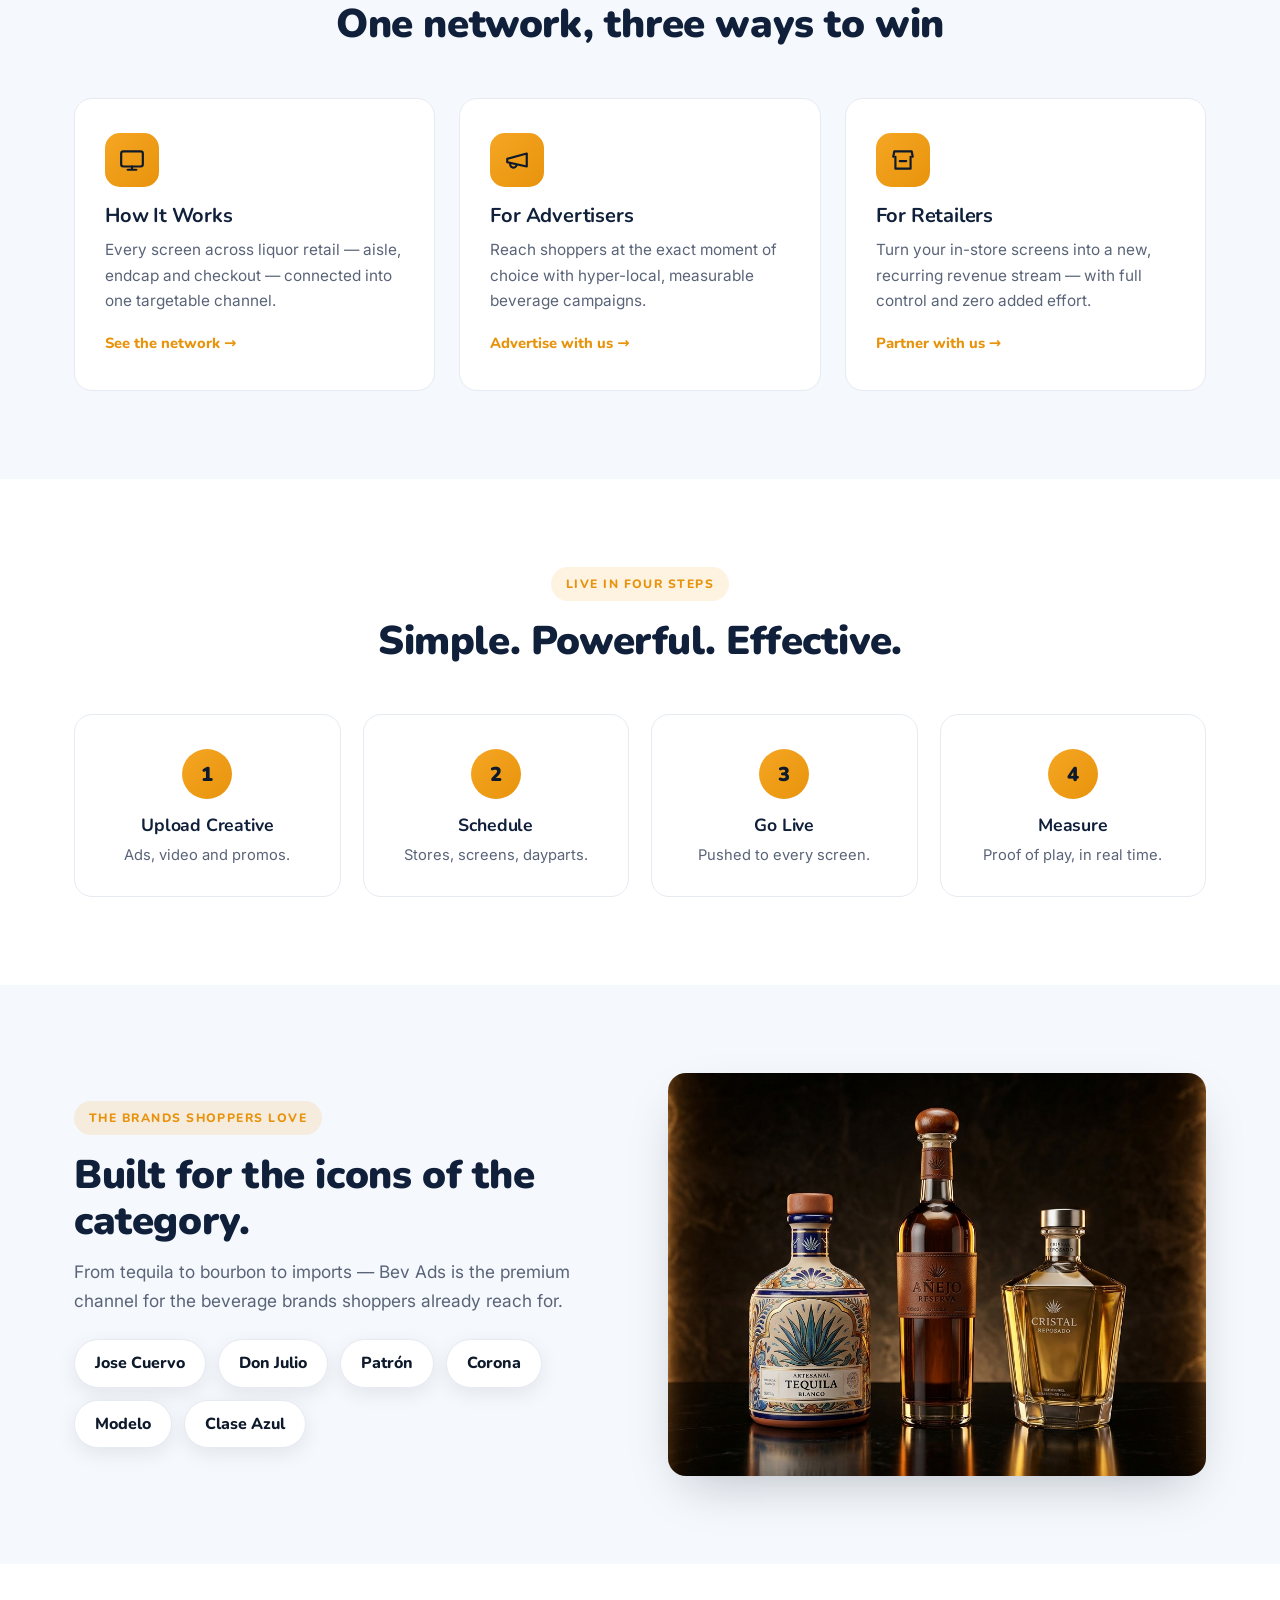
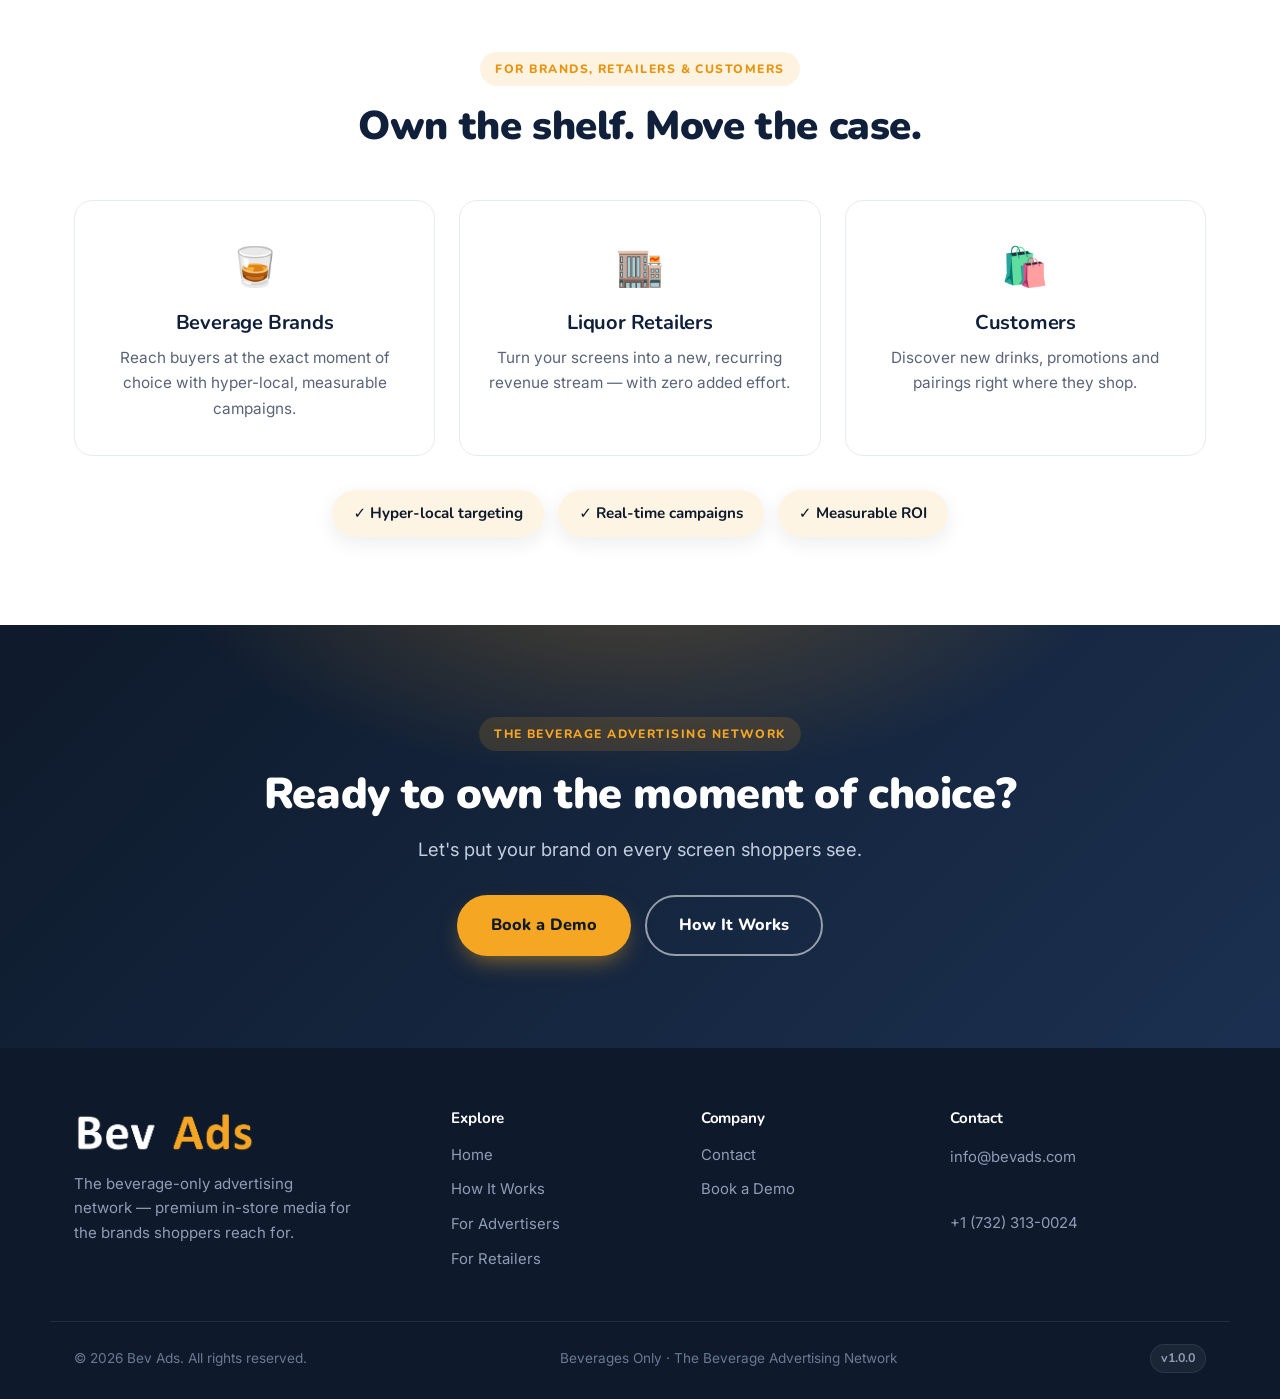
==== commit c87f6ce2: "Add files via upload" ====
--- a/index.html
+++ b/index.html
@@ -1,339 +1,265 @@
-<!DOCTYPE html>
-<html lang="en">
-
-<head>
-    <meta charset="UTF-8" />
-    <meta name="viewport" content="width=device-width, initial-scale=1.0" />
-    <title>Bev Ads — The Beverage Advertising Network</title>
-    <meta name="description" content="Bev Ads is a beverage-only advertising network that turns the screens across liquor retail into one connected, targetable channel — premium in-store media for the brands shoppers reach for." />
-    <link rel="icon" href="assets/img/bevads-monogram.png" type="image/png" />
-    <link rel="preconnect" href="https://fonts.googleapis.com" />
-    <link rel="preconnect" href="https://fonts.gstatic.com" crossorigin />
-    <link href="https://fonts.googleapis.com/css2?family=Nunito:wght@600;700;800;900&family=Inter:wght@400;500;600;700&display=swap" rel="stylesheet" />
-    <link rel="stylesheet" href="styles.css" />
-</head>
-
-<body>
-
-    <!-- ===== Header ===== -->
-    <header class="site-header" id="header">
-        <div class="container header-inner">
-            <a href="index.html" class="brand"><img src="assets/img/bevads-logo-tight.png" alt="Bev Ads" class="brand-logo" /></a>
-            <nav class="nav" id="nav">
-                <a href="index.html" class="active">Home</a>
-                <a href="how-it-works.html">How It Works</a>
-                <a href="for-advertisers.html">For Advertisers</a>
-                <a href="for-retailers.html">For Retailers</a>
-                <a href="contact.html" class="nav-demo">Book a Demo</a>
-                <a href="https://login.bevads.com" class="nav-login" target="_blank" rel="noopener">Login</a>
-            </nav>
-            <div class="header-cta"><a href="https://login.bevads.com" class="btn btn-login" target="_blank" rel="noopener">Login</a><a href="contact.html" class="btn btn-primary">Book a Demo</a></div>
-            <button class="nav-toggle" id="navToggle" aria-label="Toggle menu"><span></span><span></span><span></span></button>
-        </div>
-    </header>
-
-    <!-- ===== Hero ===== -->
-    <section class="hero" id="hero">
-        <div class="container hero-grid">
-            <div class="hero-copy">
-                <span class="eyebrow">Beverages Only · The Beverage Advertising Network</span>
-                <h1>Connect Your Store to the <span class="grad">Beverage Advertising Network</span></h1>
-                <p class="lead">Bev Ads is a beverage-only advertising network that turns the screens across liquor retail into one connected, targetable channel.</p>
-                <div class="hero-actions">
-                    <a href="contact.html" class="btn btn-primary btn-lg">Book a Demo</a>
-                    <a href="how-it-works.html" class="btn btn-outline-light btn-lg">How It Works</a>
-                </div>
-                <p class="hero-banner">Put your brand in the exact moment of choice — on the aisle screen, at the cooler, and at checkout, across the liquor stores where shoppers buy.</p>
-            </div>
-            <div class="hero-media reveal">
-                <div class="hero-video">
-                    <video autoplay loop muted playsinline preload="auto" poster="assets/img/screen-ad.png">
-                        <source src="assets/img/hero-store.mp4" type="video/mp4" />
-                    </video>
-                    <div class="hero-badge"><span class="dot"></span> LIVE ON NETWORK</div>
-                </div>
-                <div class="float-stat"><strong>Seconds</strong><span>to the buying decision</span></div>
-            </div>
-        </div>
-    </section>
-
-    <!-- ===== The Moment of Choice ===== -->
-    <section class="section" id="moment">
-        <div class="container split">
-            <div class="split-media reveal">
-                <img src="assets/img/moment.png" alt="A shopper reaching for a premium tequila bottle on a lit liquor shelf" />
-            </div>
-            <div class="split-copy">
-                <span class="eyebrow eyebrow--light">The Moment of Choice</span>
-                <h2 class="section-title">The decision is made at the shelf.</h2>
-                <p class="section-sub">Shoppers pick their bottle in seconds. Bev Ads puts your brand in that exact moment — on the aisle screen, at the cooler, and at checkout — right where the choice happens.</p>
-                <div class="stat-row">
-                    <div class="stat"><strong>Beverage</strong><span>only inventory</span></div>
-                    <div class="stat"><strong>In-aisle</strong><span>at the point of purchase</span></div>
-                    <div class="stat"><strong>One</strong><span>connected network</span></div>
-                </div>
-            </div>
-        </div>
-    </section>
-
-    <!-- ===== One Network / touchpoints ===== -->
-    <section class="section section-alt" id="network">
-        <div class="container">
-            <div class="section-head">
-                <span class="eyebrow eyebrow--light">One Network</span>
-                <h2 class="section-title">Every touchpoint in the store</h2>
-                <p class="section-sub">From aisle to checkout, your brand travels with the shopper — on one connected, beverage-only network.</p>
-            </div>
-            <div class="touch-grid">
-                <article class="touch reveal">
-                    <img src="assets/img/ad-bourbon.jpg" alt="Premium bourbon ad on a wall-mounted store screen" />
-                    <div class="touch-body">
-                        <h3>Aisle &amp; Wall Screens</h3>
-                        <p>Full-motion brand storytelling where shoppers browse the category.</p>
-                    </div>
-                </article>
-                <article class="touch reveal">
-                    <img src="assets/img/bar-menu.png" alt="Tequila reserva shown on premium in-store screens" />
-                    <div class="touch-body">
-                        <h3>Endcaps &amp; Coolers</h3>
-                        <p>High-dwell placements at the point of purchase, right by the bottle.</p>
-                    </div>
-                </article>
-                <article class="touch reveal">
-                    <img src="assets/img/ad-whiskey.jpg" alt="Whiskey brand campaign running on an in-store screen" />
-                    <div class="touch-body">
-                        <h3>Checkout</h3>
-                        <p>The final, high-intent impression before the sale is rung.</p>
-                    </div>
-                </article>
-            </div>
-            <div class="section-cta"><a href="how-it-works.html" class="btn btn-outline btn-lg">See how the network works</a></div>
-        </div>
-    </section>
-
-    <!-- ===== Why Bev Ads ===== -->
-    <section class="section" id="why">
-        <div class="container">
-            <div class="section-head">
-                <span class="eyebrow eyebrow--light">Why Bev Ads</span>
-                <h2 class="section-title">Six ways the network pays off</h2>
-            </div>
-            <div class="cards-grid">
-                <article class="card reveal">
-                    <div class="card-ic"><svg viewBox="0 0 24 24">
-                            <circle cx="12" cy="12" r="9" />
-                            <circle cx="12" cy="12" r="4" />
-                            <circle cx="12" cy="12" r="0.5" />
-                        </svg></div>
-                    <h3>Engage Shoppers</h3>
-                    <p>Capture attention with vibrant drink displays across the store.</p>
-                </article>
-                <article class="card reveal">
-                    <div class="card-ic"><svg viewBox="0 0 24 24">
-                            <path d="M12 1v22M17 5H9.5a3.5 3.5 0 000 7h5a3.5 3.5 0 010 7H6" />
-                        </svg></div>
-                    <h3>Generate Revenue</h3>
-                    <p>Sell premium, in-context screen space to beverage brands and partners.</p>
-                </article>
-                <article class="card reveal">
-                    <div class="card-ic"><svg viewBox="0 0 24 24">
-                            <path d="M13 2L3 14h7l-1 8 10-12h-7l1-8z" />
-                        </svg></div>
-                    <h3>Promote Instantly</h3>
-                    <p>Launch promos and featured drinks across locations in clicks.</p>
-                </article>
-                <article class="card reveal">
-                    <div class="card-ic"><svg viewBox="0 0 24 24">
-                            <rect x="3" y="3" width="7" height="7" rx="1" />
-                            <rect x="14" y="3" width="7" height="7" rx="1" />
-                            <rect x="3" y="14" width="7" height="7" rx="1" />
-                            <rect x="14" y="14" width="7" height="7" rx="1" />
-                        </svg></div>
-                    <h3>Central Control</h3>
-                    <p>Manage one store or hundreds from a single dashboard.</p>
-                </article>
-                <article class="card reveal">
-                    <div class="card-ic"><svg viewBox="0 0 24 24">
-                            <path d="M12 21s-7-5.5-7-11a7 7 0 0114 0c0 5.5-7 11-7 11z" />
-                            <circle cx="12" cy="10" r="2.5" />
-                        </svg></div>
-                    <h3>Geo-Targeting</h3>
-                    <p>Tune campaigns to local drink preferences, region by region.</p>
-                </article>
-                <article class="card reveal">
-                    <div class="card-ic"><svg viewBox="0 0 24 24">
-                            <path d="M21 12a9 9 0 11-3-6.7M21 4v5h-5" />
-                        </svg></div>
-                    <h3>Real-Time Updates</h3>
-                    <p>Change pricing, promos and seasonal drink campaigns instantly.</p>
-                </article>
-            </div>
-        </div>
-    </section>
-
-    <!-- ===== Pillars ===== -->
-    <section class="section section-alt">
-        <div class="container">
-            <div class="section-head">
-                <span class="eyebrow eyebrow--light">Explore Bev Ads</span>
-                <h2 class="section-title">One network, three ways to win</h2>
-            </div>
-            <div class="pillars">
-                <a class="pillar reveal" href="how-it-works.html">
-                    <div class="card-ic"><svg viewBox="0 0 24 24">
-                            <rect x="2" y="4" width="20" height="14" rx="2" />
-                            <path d="M8 21h8M12 18v3" />
-                        </svg></div>
-                    <h3>How It Works</h3>
-                    <p>Every screen across liquor retail — aisle, endcap and checkout — connected into one targetable channel.</p>
-                    <span class="more">See the network</span>
-                </a>
-                <a class="pillar reveal" href="for-advertisers.html">
-                    <div class="card-ic"><svg viewBox="0 0 24 24">
-                            <path d="M3 11l18-5v12L3 14v-3z" />
-                            <path d="M11.6 16.8a3 3 0 01-5.8-1.6" />
-                        </svg></div>
-                    <h3>For Advertisers</h3>
-                    <p>Reach shoppers at the exact moment of choice with hyper-local, measurable beverage campaigns.</p>
-                    <span class="more">Advertise with us</span>
-                </a>
-                <a class="pillar reveal" href="for-retailers.html">
-                    <div class="card-ic"><svg viewBox="0 0 24 24">
-                            <path d="M3 9l1-5h16l1 5M5 9v11h14V9M9 13h6" />
-                        </svg></div>
-                    <h3>For Retailers</h3>
-                    <p>Turn your in-store screens into a new, recurring revenue stream — with full control and zero added effort.</p>
-                    <span class="more">Partner with us</span>
-                </a>
-            </div>
-        </div>
-    </section>
-
-    <!-- ===== How it Works preview ===== -->
-    <section class="section" id="how">
-        <div class="container">
-            <div class="section-head">
-                <span class="eyebrow eyebrow--light">Live in Four Steps</span>
-                <h2 class="section-title">Simple. Powerful. Effective.</h2>
-            </div>
-            <div class="steps">
-                <div class="step reveal"><span class="step-num">1</span>
-                    <h3>Upload Creative</h3>
-                    <p>Ads, video and promos.</p>
-                </div>
-                <div class="step reveal"><span class="step-num">2</span>
-                    <h3>Schedule</h3>
-                    <p>Stores, screens, dayparts.</p>
-                </div>
-                <div class="step reveal"><span class="step-num">3</span>
-                    <h3>Go Live</h3>
-                    <p>Pushed to every screen.</p>
-                </div>
-                <div class="step reveal"><span class="step-num">4</span>
-                    <h3>Measure</h3>
-                    <p>Proof of play, in real time.</p>
-                </div>
-            </div>
-        </div>
-    </section>
-
-    <!-- ===== Brands ===== -->
-    <section class="section section-alt" id="brands">
-        <div class="container split">
-            <div class="split-copy">
-                <span class="eyebrow eyebrow--light">The Brands Shoppers Love</span>
-                <h2 class="section-title">Built for the icons of the category.</h2>
-                <p class="section-sub">From tequila to bourbon to imports — Bev Ads is the premium channel for the beverage brands shoppers already reach for.</p>
-                <div class="brand-marquee">
-                    <span>Jose Cuervo</span><span>Don Julio</span><span>Patrón</span>
-                    <span>Corona</span><span>Modelo</span><span>Clase Azul</span>
-                </div>
-            </div>
-            <div class="split-media reveal">
-                <img src="assets/img/bottles.png" alt="Premium tequila bottles — Blanco, Añejo Reserva and Reposado" />
-            </div>
-        </div>
-    </section>
-
-    <!-- ===== Own the shelf (for brands / retailers / customers) ===== -->
-    <section class="section" id="value">
-        <div class="container">
-            <div class="section-head">
-                <span class="eyebrow eyebrow--light">For Brands, Retailers &amp; Customers</span>
-                <h2 class="section-title">Own the shelf. Move the case.</h2>
-            </div>
-            <div class="value-grid">
-                <article class="value-card reveal">
-                    <span class="value-ic">🥃</span>
-                    <h3>Beverage Brands</h3>
-                    <p>Reach buyers at the exact moment of choice with hyper-local, measurable campaigns.</p>
-                </article>
-                <article class="value-card reveal">
-                    <span class="value-ic">🏬</span>
-                    <h3>Liquor Retailers</h3>
-                    <p>Turn your screens into a new, recurring revenue stream — with zero added effort.</p>
-                </article>
-                <article class="value-card reveal">
-                    <span class="value-ic">🛍️</span>
-                    <h3>Customers</h3>
-                    <p>Discover new drinks, promotions and pairings right where they shop.</p>
-                </article>
-            </div>
-            <div class="value-chips">
-                <span class="chip">✓ Hyper-local targeting</span>
-                <span class="chip">✓ Real-time campaigns</span>
-                <span class="chip">✓ Measurable ROI</span>
-            </div>
-        </div>
-    </section>
-
-    <!-- ===== CTA ===== -->
-    <section class="cta-final" id="contact-cta">
-        <div class="container cta-inner">
-            <span class="eyebrow">The Beverage Advertising Network</span>
-            <h2>Ready to own the moment of choice?</h2>
-            <p>Let's put your brand on every screen shoppers see.</p>
-            <div class="hero-actions center">
-                <a href="contact.html" class="btn btn-primary btn-lg">Book a Demo</a>
-                <a href="how-it-works.html" class="btn btn-outline-light btn-lg">How It Works</a>
-            </div>
-        </div>
-    </section>
-
-    <!-- ===== Footer ===== -->
-    <footer class="site-footer">
-        <div class="container footer-grid">
-            <div class="footer-brand">
-                <img src="assets/img/bevads-logo-tight.png" alt="Bev Ads" class="footer-logo" />
-                <p>The beverage-only advertising network — premium in-store media for the brands shoppers reach for.</p>
-            </div>
-            <div class="footer-col">
-                <h5>Explore</h5>
-                <a href="index.html">Home</a>
-                <a href="how-it-works.html">How It Works</a>
-                <a href="for-advertisers.html">For Advertisers</a>
-                <a href="for-retailers.html">For Retailers</a>
-            </div>
-            <div class="footer-col">
-                <h5>Company</h5>
-                <a href="contact.html">Contact</a>
-                <a href="contact.html">Book a Demo</a>
-            </div>
-            <div class="footer-col">
-                <h5>Contact</h5>
-                <p class="footer-contact">
-                    <a href="mailto:info@bevads.com">info@bevads.com</a>
-                </p>
-            </div>
-        </div>
-        <div class="container footer-bottom">
-            <span>© 2026 Bev Ads. All rights reserved.</span>
-            <span>Beverages Only · The Beverage Advertising Network</span>
-            <span class="footer-version">v1.0.0</span>
-        </div>
-    </footer>
-
-    <script src="script.js"></script>
-</body>
-
-</html>+<!DOCTYPE html>
+<html lang="en">
+<head>
+  <meta charset="UTF-8" />
+  <meta name="viewport" content="width=device-width, initial-scale=1.0" />
+  <title>Bev Ads — The Beverage Advertising Network</title>
+  <meta name="description" content="Bev Ads is a beverage-only advertising network that turns the screens across liquor retail into one connected, targetable channel — premium in-store media for the brands shoppers reach for." />
+  <link rel="icon" href="assets/img/bevads-monogram.png" type="image/png" />
+  <link rel="preconnect" href="https://fonts.googleapis.com" />
+  <link rel="preconnect" href="https://fonts.gstatic.com" crossorigin />
+  <link href="https://fonts.googleapis.com/css2?family=Nunito:wght@600;700;800;900&family=Inter:wght@400;500;600;700&display=swap" rel="stylesheet" />
+  <link rel="stylesheet" href="styles.css" />
+</head>
+<body>
+
+  <!-- ===== Header ===== -->
+  <header class="site-header" id="header">
+    <div class="container header-inner">
+      <a href="index.html" class="brand"><img src="assets/img/bevads-logo-tight.png" alt="Bev Ads" class="brand-logo" /></a>
+      <nav class="nav" id="nav">
+        <a href="index.html" class="active">Home</a>
+        <a href="how-it-works.html">How It Works</a>
+        <a href="for-advertisers.html">For Advertisers</a>
+        <a href="for-retailers.html">For Retailers</a>
+        <a href="contact.html" class="nav-demo">Book a Demo</a>
+      </nav>
+      <div class="header-cta"><a href="contact.html" class="btn btn-primary">Book a Demo</a></div>
+      <button class="nav-toggle" id="navToggle" aria-label="Toggle menu"><span></span><span></span><span></span></button>
+    </div>
+  </header>
+
+  <!-- ===== Hero ===== -->
+  <section class="hero" id="hero">
+    <div class="container hero-grid">
+      <div class="hero-copy">
+        <span class="eyebrow">Beverages Only · The Beverage Advertising Network</span>
+        <h1>Connect Your Store to the <span class="grad">Beverage Advertising Network</span></h1>
+        <p class="lead">Bev Ads is a beverage-only advertising network that turns the screens across liquor retail into one connected, targetable channel.</p>
+        <div class="hero-actions">
+          <a href="contact.html" class="btn btn-primary btn-lg">Book a Demo</a>
+          <a href="how-it-works.html" class="btn btn-outline-light btn-lg">How It Works</a>
+        </div>
+        <p class="hero-banner">Put your brand in the exact moment of choice — on the aisle screen, at the cooler, and at checkout, across the liquor stores where shoppers buy.</p>
+      </div>
+      <div class="hero-media reveal">
+        <div class="hero-video">
+          <video autoplay loop muted playsinline preload="auto" poster="assets/img/screen-ad.png">
+            <source src="assets/img/hero-store.mp4" type="video/mp4" />
+          </video>
+          <div class="hero-badge"><span class="dot"></span> LIVE ON NETWORK</div>
+        </div>
+        <div class="float-stat"><strong>Seconds</strong><span>to the buying decision</span></div>
+      </div>
+    </div>
+  </section>
+
+  <!-- ===== The Moment of Choice ===== -->
+  <section class="section" id="moment">
+    <div class="container split">
+      <div class="split-media reveal">
+        <img src="assets/img/moment.png" alt="A shopper reaching for a premium tequila bottle on a lit liquor shelf" />
+      </div>
+      <div class="split-copy">
+        <span class="eyebrow eyebrow--light">The Moment of Choice</span>
+        <h2 class="section-title">The decision is made at the shelf.</h2>
+        <p class="section-sub">Shoppers pick their bottle in seconds. Bev Ads puts your brand in that exact moment — on the aisle screen, at the cooler, and at checkout — right where the choice happens.</p>
+        <div class="stat-row">
+          <div class="stat"><strong>Beverage</strong><span>only inventory</span></div>
+          <div class="stat"><strong>In-aisle</strong><span>at the point of purchase</span></div>
+          <div class="stat"><strong>One</strong><span>connected network</span></div>
+        </div>
+      </div>
+    </div>
+  </section>
+
+  <!-- ===== One Network / touchpoints ===== -->
+  <section class="section section-alt" id="network">
+    <div class="container">
+      <div class="section-head">
+        <span class="eyebrow eyebrow--light">One Network</span>
+        <h2 class="section-title">Every touchpoint in the store</h2>
+        <p class="section-sub">From aisle to checkout, your brand travels with the shopper — on one connected, beverage-only network.</p>
+      </div>
+      <div class="touch-grid">
+        <article class="touch reveal">
+          <img src="assets/img/ad-bourbon.jpg" alt="Premium bourbon ad on a wall-mounted store screen" />
+          <div class="touch-body"><h3>Aisle &amp; Wall Screens</h3><p>Full-motion brand storytelling where shoppers browse the category.</p></div>
+        </article>
+        <article class="touch reveal">
+          <img src="assets/img/bar-menu.png" alt="Tequila reserva shown on premium in-store screens" />
+          <div class="touch-body"><h3>Endcaps &amp; Coolers</h3><p>High-dwell placements at the point of purchase, right by the bottle.</p></div>
+        </article>
+        <article class="touch reveal">
+          <img src="assets/img/ad-whiskey.jpg" alt="Whiskey brand campaign running on an in-store screen" />
+          <div class="touch-body"><h3>Checkout</h3><p>The final, high-intent impression before the sale is rung.</p></div>
+        </article>
+      </div>
+      <div class="section-cta"><a href="how-it-works.html" class="btn btn-outline btn-lg">See how the network works</a></div>
+    </div>
+  </section>
+
+  <!-- ===== Why Bev Ads ===== -->
+  <section class="section" id="why">
+    <div class="container">
+      <div class="section-head">
+        <span class="eyebrow eyebrow--light">Why Bev Ads</span>
+        <h2 class="section-title">Six ways the network pays off</h2>
+      </div>
+      <div class="cards-grid">
+        <article class="card reveal"><div class="card-ic"><svg viewBox="0 0 24 24"><circle cx="12" cy="12" r="9"/><circle cx="12" cy="12" r="4"/><circle cx="12" cy="12" r="0.5"/></svg></div><h3>Engage Shoppers</h3><p>Capture attention with vibrant drink displays across the store.</p></article>
+        <article class="card reveal"><div class="card-ic"><svg viewBox="0 0 24 24"><path d="M12 1v22M17 5H9.5a3.5 3.5 0 000 7h5a3.5 3.5 0 010 7H6"/></svg></div><h3>Generate Revenue</h3><p>Sell premium, in-context screen space to beverage brands and partners.</p></article>
+        <article class="card reveal"><div class="card-ic"><svg viewBox="0 0 24 24"><path d="M13 2L3 14h7l-1 8 10-12h-7l1-8z"/></svg></div><h3>Promote Instantly</h3><p>Launch promos and featured drinks across locations in clicks.</p></article>
+        <article class="card reveal"><div class="card-ic"><svg viewBox="0 0 24 24"><rect x="3" y="3" width="7" height="7" rx="1"/><rect x="14" y="3" width="7" height="7" rx="1"/><rect x="3" y="14" width="7" height="7" rx="1"/><rect x="14" y="14" width="7" height="7" rx="1"/></svg></div><h3>Central Control</h3><p>Manage one store or hundreds from a single dashboard.</p></article>
+        <article class="card reveal"><div class="card-ic"><svg viewBox="0 0 24 24"><path d="M12 21s-7-5.5-7-11a7 7 0 0114 0c0 5.5-7 11-7 11z"/><circle cx="12" cy="10" r="2.5"/></svg></div><h3>Geo-Targeting</h3><p>Tune campaigns to local drink preferences, region by region.</p></article>
+        <article class="card reveal"><div class="card-ic"><svg viewBox="0 0 24 24"><path d="M21 12a9 9 0 11-3-6.7M21 4v5h-5"/></svg></div><h3>Real-Time Updates</h3><p>Change pricing, promos and seasonal drink campaigns instantly.</p></article>
+      </div>
+    </div>
+  </section>
+
+  <!-- ===== Pillars ===== -->
+  <section class="section section-alt">
+    <div class="container">
+      <div class="section-head">
+        <span class="eyebrow eyebrow--light">Explore Bev Ads</span>
+        <h2 class="section-title">One network, three ways to win</h2>
+      </div>
+      <div class="pillars">
+        <a class="pillar reveal" href="how-it-works.html">
+          <div class="card-ic"><svg viewBox="0 0 24 24"><rect x="2" y="4" width="20" height="14" rx="2"/><path d="M8 21h8M12 18v3"/></svg></div>
+          <h3>How It Works</h3>
+          <p>Every screen across liquor retail — aisle, endcap and checkout — connected into one targetable channel.</p>
+          <span class="more">See the network</span>
+        </a>
+        <a class="pillar reveal" href="for-advertisers.html">
+          <div class="card-ic"><svg viewBox="0 0 24 24"><path d="M3 11l18-5v12L3 14v-3z"/><path d="M11.6 16.8a3 3 0 01-5.8-1.6"/></svg></div>
+          <h3>For Advertisers</h3>
+          <p>Reach shoppers at the exact moment of choice with hyper-local, measurable beverage campaigns.</p>
+          <span class="more">Advertise with us</span>
+        </a>
+        <a class="pillar reveal" href="for-retailers.html">
+          <div class="card-ic"><svg viewBox="0 0 24 24"><path d="M3 9l1-5h16l1 5M5 9v11h14V9M9 13h6"/></svg></div>
+          <h3>For Retailers</h3>
+          <p>Turn your in-store screens into a new, recurring revenue stream — with full control and zero added effort.</p>
+          <span class="more">Partner with us</span>
+        </a>
+      </div>
+    </div>
+  </section>
+
+  <!-- ===== How it Works preview ===== -->
+  <section class="section" id="how">
+    <div class="container">
+      <div class="section-head">
+        <span class="eyebrow eyebrow--light">Live in Four Steps</span>
+        <h2 class="section-title">Simple. Powerful. Effective.</h2>
+      </div>
+      <div class="steps">
+        <div class="step reveal"><span class="step-num">1</span><h3>Upload Creative</h3><p>Ads, video and promos.</p></div>
+        <div class="step reveal"><span class="step-num">2</span><h3>Schedule</h3><p>Stores, screens, dayparts.</p></div>
+        <div class="step reveal"><span class="step-num">3</span><h3>Go Live</h3><p>Pushed to every screen.</p></div>
+        <div class="step reveal"><span class="step-num">4</span><h3>Measure</h3><p>Proof of play, in real time.</p></div>
+      </div>
+    </div>
+  </section>
+
+  <!-- ===== Brands ===== -->
+  <section class="section section-alt" id="brands">
+    <div class="container split">
+      <div class="split-copy">
+        <span class="eyebrow eyebrow--light">The Brands Shoppers Love</span>
+        <h2 class="section-title">Built for the icons of the category.</h2>
+        <p class="section-sub">From tequila to bourbon to imports — Bev Ads is the premium channel for the beverage brands shoppers already reach for.</p>
+        <div class="brand-marquee">
+          <span>Jose Cuervo</span><span>Don Julio</span><span>Patrón</span>
+          <span>Corona</span><span>Modelo</span><span>Clase Azul</span>
+        </div>
+      </div>
+      <div class="split-media reveal">
+        <img src="assets/img/bottles.png" alt="Premium tequila bottles — Blanco, Añejo Reserva and Reposado" />
+      </div>
+    </div>
+  </section>
+
+  <!-- ===== Own the shelf (for brands / retailers / customers) ===== -->
+  <section class="section" id="value">
+    <div class="container">
+      <div class="section-head">
+        <span class="eyebrow eyebrow--light">For Brands, Retailers &amp; Customers</span>
+        <h2 class="section-title">Own the shelf. Move the case.</h2>
+      </div>
+      <div class="value-grid">
+        <article class="value-card reveal">
+          <span class="value-ic">🥃</span>
+          <h3>Beverage Brands</h3>
+          <p>Reach buyers at the exact moment of choice with hyper-local, measurable campaigns.</p>
+        </article>
+        <article class="value-card reveal">
+          <span class="value-ic">🏬</span>
+          <h3>Liquor Retailers</h3>
+          <p>Turn your screens into a new, recurring revenue stream — with zero added effort.</p>
+        </article>
+        <article class="value-card reveal">
+          <span class="value-ic">🛍️</span>
+          <h3>Customers</h3>
+          <p>Discover new drinks, promotions and pairings right where they shop.</p>
+        </article>
+      </div>
+      <div class="value-chips">
+        <span class="chip">✓ Hyper-local targeting</span>
+        <span class="chip">✓ Real-time campaigns</span>
+        <span class="chip">✓ Measurable ROI</span>
+      </div>
+    </div>
+  </section>
+
+  <!-- ===== CTA ===== -->
+  <section class="cta-final" id="contact-cta">
+    <div class="container cta-inner">
+      <span class="eyebrow">The Beverage Advertising Network</span>
+      <h2>Ready to own the moment of choice?</h2>
+      <p>Let's put your brand on every screen shoppers see.</p>
+      <div class="hero-actions center">
+        <a href="contact.html" class="btn btn-primary btn-lg">Book a Demo</a>
+        <a href="how-it-works.html" class="btn btn-outline-light btn-lg">How It Works</a>
+      </div>
+    </div>
+  </section>
+
+  <!-- ===== Footer ===== -->
+  <footer class="site-footer">
+    <div class="container footer-grid">
+      <div class="footer-brand">
+        <img src="assets/img/bevads-logo-tight.png" alt="Bev Ads" class="footer-logo" />
+        <p>The beverage-only advertising network — premium in-store media for the brands shoppers reach for.</p>
+      </div>
+      <div class="footer-col">
+        <h5>Explore</h5>
+        <a href="index.html">Home</a>
+        <a href="how-it-works.html">How It Works</a>
+        <a href="for-advertisers.html">For Advertisers</a>
+        <a href="for-retailers.html">For Retailers</a>
+      </div>
+      <div class="footer-col">
+        <h5>Company</h5>
+        <a href="contact.html">Contact</a>
+        <a href="contact.html">Book a Demo</a>
+      </div>
+      <div class="footer-col">
+        <h5>Contact</h5>
+        <p class="footer-contact">
+          <a href="mailto:info@bevads.com">info@bevads.com</a><br />
+          <a href="tel:+17323130024">+1 (732) 313-0024</a>
+        </p>
+      </div>
+    </div>
+    <div class="container footer-bottom">
+      <span>© 2026 Bev Ads. All rights reserved.</span>
+      <span>Beverages Only · The Beverage Advertising Network</span>
+      <span class="footer-version">v1.0.0</span>
+    </div>
+  </footer>
+
+  <script src="script.js"></script>
+</body>
+</html>
--- a/styles.css
+++ b/styles.css
@@ -1,386 +1,381 @@
-/* ===== Bev Ads — brand tokens (navy + orange + white, from logo) ===== */
-:root {
-  --navy: #0e1a2b;
-  --navy-2: #13233a;
-  --navy-3: #1b3050;
-  --orange: #f5a623;
-  --orange-2: #ffb845;
-  --orange-deep: #e8930c;
-  --ink: #10203a;
-  --slate: #5a6478;
-  --line: #e6eaf2;
-  --bg: #ffffff;
-  --bg-soft: #f5f8fc;
-  --radius: 18px;
-  --radius-sm: 12px;
-  --shadow: 0 20px 50px -18px rgba(14,26,43,.28);
-  --shadow-sm: 0 6px 20px rgba(14,26,43,.08);
-  --maxw: 1180px;
-  --font-head: "Nunito", system-ui, sans-serif;
-  --font-body: "Inter", system-ui, sans-serif;
-}
-
-* { box-sizing: border-box; margin: 0; padding: 0; }
-html { scroll-behavior: smooth; }
-body { font-family: var(--font-body); color: var(--ink); background: var(--bg); line-height: 1.65; -webkit-font-smoothing: antialiased; }
-img { max-width: 100%; display: block; }
-a { color: inherit; text-decoration: none; }
-h1, h2, h3, h4, h5 { font-family: var(--font-head); line-height: 1.14; letter-spacing: -.01em; }
-
-.container { width: 100%; max-width: var(--maxw); margin: 0 auto; padding: 0 24px; }
-.container.narrow { max-width: 820px; }
-.center { text-align: center; }
-
-/* ===== Buttons ===== */
-.btn {
-  display: inline-flex; align-items: center; justify-content: center; gap: 8px;
-  padding: 12px 24px; border-radius: 999px; font-family: var(--font-head);
-  font-weight: 800; font-size: .95rem; cursor: pointer; border: 2px solid transparent;
-  transition: .2s ease; white-space: nowrap;
-}
-.btn-lg { padding: 15px 32px; font-size: 1.02rem; }
-.btn-primary { background: var(--orange); color: var(--navy); box-shadow: 0 10px 24px -8px rgba(245,166,35,.6); }
-.btn-primary:hover { background: var(--orange-2); transform: translateY(-2px); }
-.btn-outline-light { border-color: rgba(255,255,255,.55); color: #fff; }
-.btn-outline-light:hover { background: #fff; color: var(--navy); transform: translateY(-2px); }
-
-/* ===== Header ===== */
-.site-header {
-  position: sticky; top: 0; z-index: 50; background: rgba(14,26,43,.92);
-  backdrop-filter: saturate(160%) blur(10px); border-bottom: 1px solid rgba(255,255,255,.08);
-}
-.header-inner { display: flex; align-items: center; justify-content: space-between; height: 84px; }
-.brand-logo { height: 46px; width: auto; display: block; }
-.nav { display: flex; gap: 30px; align-items: center; }
-.nav a { font-weight: 500; color: #c4cee0; font-size: .95rem; transition: .2s; position: relative; }
-.nav a:hover { color: #fff; }
-.nav a.active { color: #fff; font-weight: 600; }
-.nav a.active::after { content: ""; position: absolute; left: 0; right: 0; bottom: -7px; height: 2px; border-radius: 2px; background: var(--orange); }
-.nav-demo, .nav-login { display: none; }
-.header-cta { display: flex; align-items: center; gap: 14px; }
-.btn-login {
-  padding: 12px 24px; border-color: rgba(255,255,255,.45); color: #fff; background: transparent;
-}
-.btn-login:hover { background: rgba(255,255,255,.1); border-color: #fff; transform: translateY(-2px); }
-.nav-toggle { display: none; flex-direction: column; gap: 5px; background: none; border: 0; cursor: pointer; padding: 6px; }
-.nav-toggle span { width: 24px; height: 2px; background: #fff; border-radius: 2px; }
-
-/* ===== Hero ===== */
-.hero {
-  position: relative; overflow: hidden; padding: 84px 0 96px; color: #fff;
-  background:
-    radial-gradient(900px 520px at 85% -10%, rgba(245,166,35,.16), transparent 60%),
-    radial-gradient(700px 500px at 0% 115%, rgba(27,48,80,.7), transparent 60%),
-    linear-gradient(165deg, #0e1a2b 0%, #13233a 60%, #1b3050 100%);
-}
-.hero-grid { display: grid; grid-template-columns: 1.04fr .96fr; gap: 56px; align-items: center; }
-.eyebrow {
-  display: inline-block; font-family: var(--font-head); font-weight: 800;
-  font-size: .76rem; letter-spacing: .12em; text-transform: uppercase;
-  color: var(--orange); background: rgba(245,166,35,.14); padding: 7px 15px;
-  border-radius: 999px; margin-bottom: 18px;
-}
-.eyebrow--light { color: var(--orange-deep); background: rgba(245,166,35,.14); }
-.hero h1 { font-size: clamp(2.1rem, 4.4vw, 3.4rem); font-weight: 900; color: #fff; margin-bottom: 18px; }
-.grad { color: var(--orange); }
-.lead { font-size: 1.16rem; color: #c4cee0; max-width: 540px; margin-bottom: 28px; }
-.hero-actions { display: flex; gap: 14px; flex-wrap: wrap; }
-.hero-actions.center { justify-content: center; }
-.hero-banner {
-  margin-top: 28px; padding: 16px 20px; border-left: 3px solid var(--orange);
-  background: rgba(255,255,255,.06); border-radius: 0 12px 12px 0; color: #d4dcec;
-  font-size: .98rem; max-width: 545px;
-}
-
-.hero-media { position: relative; }
-/* soft brand glow behind the display for depth */
-.hero-media::before {
-  content: ""; position: absolute; z-index: 0; inset: -10% -8% -14% -8%;
-  background:
-    radial-gradient(58% 52% at 74% 24%, rgba(245,166,35,.28), transparent 64%),
-    radial-gradient(55% 50% at 18% 92%, rgba(43,82,152,.42), transparent 64%);
-  filter: blur(26px); border-radius: 44px;
-}
-.hero-screen {
-  position: relative; z-index: 1; border-radius: 20px; overflow: hidden;
-  box-shadow:
-    0 0 0 1px rgba(255,255,255,.10),
-    0 34px 70px -24px rgba(0,0,0,.68);
-}
-.hero-screen img { aspect-ratio: 4/3; object-fit: cover; width: 100%; display: block; }
-
-/* ===== Hero video (photoreal looping scene) ===== */
-.hero-video { position: relative; z-index: 1; border-radius: 20px; overflow: hidden; box-shadow: 0 0 0 1px rgba(255,255,255,.10), 0 34px 70px -24px rgba(0,0,0,.68); }
-.hero-video video { display: block; width: 100%; aspect-ratio: 16/9; object-fit: cover; background: #05070b; }
-.hero-video .hero-badge { position: absolute; top: 14px; left: 14px; display: inline-flex; align-items: center; gap: 7px; padding: 6px 12px; border-radius: 999px; background: rgba(5,8,13,.62); backdrop-filter: blur(6px); font-family: var(--font-head); font-weight: 800; font-size: .68rem; letter-spacing: .12em; color: #fff; z-index: 2; }
-
-/* ===== Animated "live" screen device ===== */
-.screen-device {
-  position: relative; z-index: 1; background: linear-gradient(160deg,#0c1119,#05080d);
-  border-radius: 18px; padding: 12px 12px 0; box-shadow: 0 0 0 1px rgba(255,255,255,.08), 0 34px 70px -24px rgba(0,0,0,.7);
-}
-.screen-viewport { position: relative; aspect-ratio: 16/9; border-radius: 9px; overflow: hidden; background: #05070b; }
-.ad-slide {
-  position: absolute; inset: 0; display: flex; align-items: center; justify-content: space-between;
-  gap: 14px; padding: 26px 30px; opacity: 0; visibility: hidden;
-  transition: opacity .9s ease, visibility .9s ease;
-  background: radial-gradient(120% 130% at 82% 12%, color-mix(in srgb, var(--b) 78%, #fff 4%), var(--a) 68%);
-}
-.ad-slide.is-active { opacity: 1; visibility: visible; }
-.ad-copy { display: flex; flex-direction: column; gap: 6px; max-width: 62%; }
-.ad-kicker { font-family: var(--font-head); font-weight: 700; font-size: .68rem; letter-spacing: .22em; text-transform: uppercase; color: rgba(255,255,255,.72); }
-.ad-brand { font-family: var(--font-head); font-weight: 900; font-size: clamp(1.5rem, 3.4vw, 2.4rem); line-height: .98; color: #fff; letter-spacing: .01em; }
-.ad-tag { font-family: var(--font-body); font-style: italic; font-size: 1rem; color: rgba(255,255,255,.9); margin-top: 4px; }
-.ad-legal { position: absolute; left: 30px; bottom: 16px; font-size: .58rem; letter-spacing: .1em; text-transform: uppercase; color: rgba(255,255,255,.62); }
-.ad-bottle { height: 78%; width: auto; filter: drop-shadow(0 10px 16px rgba(0,0,0,.45)); }
-.btl-body { fill: var(--btl); }
-.btl-cap { fill: var(--cap); }
-.btl-label { fill: rgba(255,255,255,.9); }
-.btl-seal { fill: none; stroke: var(--cap); stroke-width: 1.5; opacity: .6; }
-/* entrance motion on the active slide */
-.ad-slide.is-active .ad-copy { animation: adCopyIn .9s ease both; }
-.ad-slide.is-active .ad-bottle { animation: adBottleIn 5.2s ease-out both; }
-@keyframes adCopyIn { from { opacity: 0; transform: translateX(-14px); } to { opacity: 1; transform: none; } }
-@keyframes adBottleIn { 0% { opacity: 0; transform: translateY(12px) scale(.97); } 22% { opacity: 1; } 100% { opacity: 1; transform: translateY(0) scale(1.05); } }
-
-/* overlays */
-.screen-gloss { position: absolute; inset: 0; pointer-events: none; background: linear-gradient(115deg, rgba(255,255,255,.14), transparent 34%); }
-.screen-live { position: absolute; top: 14px; right: 14px; display: inline-flex; align-items: center; gap: 7px; padding: 5px 11px; border-radius: 999px; background: rgba(5,8,13,.6); backdrop-filter: blur(6px); font-family: var(--font-head); font-weight: 800; font-size: .66rem; letter-spacing: .14em; color: #fff; }
-.live-dot { width: 8px; height: 8px; border-radius: 50%; background: #ff4d4d; box-shadow: 0 0 0 0 rgba(255,77,77,.7); animation: liveBlink 1.6s infinite; }
-@keyframes liveBlink { 0% { box-shadow: 0 0 0 0 rgba(255,77,77,.65); } 70% { box-shadow: 0 0 0 7px rgba(255,77,77,0); } 100% { box-shadow: 0 0 0 0 rgba(255,77,77,0); } }
-.screen-progress { position: absolute; left: 0; bottom: 0; height: 3px; width: 100%; transform: scaleX(0); transform-origin: left center; background: var(--orange); box-shadow: 0 0 8px rgba(245,166,35,.8); }
-@keyframes barFill { from { transform: scaleX(0); } to { transform: scaleX(1); } }
-.screen-foot { display: flex; align-items: center; justify-content: space-between; padding: 12px 6px 14px; }
-.screen-foot .now { font-family: var(--font-head); font-weight: 600; font-size: .8rem; color: #aab6cc; }
-.screen-foot .now b { color: #fff; font-weight: 800; }
-.playlist { display: inline-flex; gap: 6px; }
-.pl-dot { width: 7px; height: 7px; border-radius: 50%; background: rgba(255,255,255,.25); transition: .3s; }
-.pl-dot.on { background: var(--orange); width: 18px; border-radius: 4px; }
-
-@media (prefers-reduced-motion: reduce) {
-  .ad-slide.is-active .ad-copy, .ad-slide.is-active .ad-bottle { animation: none; }
-  .live-dot { animation: none; }
-}
-.hero-badge {
-  position: absolute; top: 14px; left: 14px; display: inline-flex; align-items: center; gap: 7px;
-  background: rgba(14,26,43,.82); color: #fff; backdrop-filter: blur(6px);
-  font-family: var(--font-head); font-size: .7rem; font-weight: 800; letter-spacing: .05em;
-  padding: 6px 12px; border-radius: 999px;
-}
-.dot { width: 8px; height: 8px; border-radius: 50%; background: #36e07f; animation: pulse 1.8s infinite; }
-@keyframes pulse { 0%{box-shadow:0 0 0 0 rgba(54,224,127,.55)} 70%{box-shadow:0 0 0 8px rgba(54,224,127,0)} 100%{box-shadow:0 0 0 0 rgba(54,224,127,0)} }
-.float-stat { position: absolute; top: -22px; right: -8px; z-index: 3; background: #fff; color: var(--ink); padding: 14px 18px; border-radius: 14px; box-shadow: var(--shadow); text-align: center; }
-.float-stat strong { display: block; font-family: var(--font-head); font-size: 1.5rem; color: var(--orange-deep); }
-.float-stat span { font-size: .76rem; color: var(--slate); }
-
-/* ===== Sections ===== */
-.section { padding: 88px 0; }
-.section-alt { background: var(--bg-soft); }
-.section-head { text-align: center; max-width: 740px; margin: 0 auto 50px; }
-.section-title { font-size: clamp(1.8rem, 3.2vw, 2.5rem); font-weight: 900; color: var(--ink); }
-.section-sub { color: var(--slate); font-size: 1.08rem; margin-top: 14px; }
-
-/* ===== Cards ===== */
-.cards-grid { display: grid; grid-template-columns: repeat(3, 1fr); gap: 24px; }
-.card { background: #fff; border: 1px solid var(--line); border-radius: var(--radius); padding: 32px 28px; transition: .25s; }
-.card:hover { transform: translateY(-6px); box-shadow: var(--shadow); border-color: transparent; }
-.card-ic { width: 54px; height: 54px; border-radius: 15px; display: grid; place-items: center; margin-bottom: 18px; background: linear-gradient(135deg, var(--orange), var(--orange-deep)); }
-.card-ic svg { width: 26px; height: 26px; fill: none; stroke: var(--navy); stroke-width: 2; stroke-linecap: round; stroke-linejoin: round; }
-.card h3 { font-size: 1.2rem; margin-bottom: 10px; color: var(--ink); }
-.card p { color: var(--slate); font-size: .96rem; }
-
-/* ===== Steps ===== */
-.steps { display: grid; grid-template-columns: repeat(4, 1fr); gap: 22px; }
-.step { background: #fff; border: 1px solid var(--line); border-radius: var(--radius); padding: 34px 24px 28px; text-align: center; }
-.step-num { display: grid; place-items: center; width: 50px; height: 50px; margin: 0 auto 16px; font-family: var(--font-head); font-weight: 900; font-size: 1.25rem; color: var(--navy); background: linear-gradient(135deg, var(--orange), var(--orange-deep)); border-radius: 50%; }
-.step h3 { font-size: 1.1rem; margin-bottom: 8px; color: var(--ink); }
-.step p { color: var(--slate); font-size: .92rem; }
-
-/* ===== Split (benefits / analytics) ===== */
-.split { display: grid; grid-template-columns: 1fr 1fr; gap: 56px; align-items: center; }
-.split-media img { border-radius: var(--radius); box-shadow: var(--shadow); aspect-ratio: 4/3; object-fit: cover; width: 100%; }
-.split-copy .section-title { text-align: left; }
-.check-list { list-style: none; margin-top: 22px; display: grid; gap: 14px; }
-.check-list.two-col { grid-template-columns: 1fr 1fr; }
-.check-list li { position: relative; padding-left: 34px; color: var(--ink); font-size: 1.02rem; }
-.check-list li::before {
-  content: ""; position: absolute; left: 0; top: 3px; width: 22px; height: 22px; border-radius: 50%;
-  background: var(--orange);
-  background-image: url("data:image/svg+xml,%3Csvg xmlns='http://www.w3.org/2000/svg' viewBox='0 0 24 24' fill='none' stroke='%230e1a2b' stroke-width='3.2' stroke-linecap='round' stroke-linejoin='round'%3E%3Cpolyline points='20 6 9 17 4 12'/%3E%3C/svg%3E");
-  background-size: 13px; background-repeat: no-repeat; background-position: center;
-}
-.brands { margin-top: 26px; padding-top: 22px; border-top: 1px solid var(--line); }
-.brands-label { display: block; font-family: var(--font-head); font-weight: 700; font-size: .92rem; color: var(--ink); margin-bottom: 14px; }
-.chips { display: flex; flex-wrap: wrap; gap: 10px; }
-.chip { font-family: var(--font-head); font-weight: 700; font-size: .86rem; color: var(--navy); background: #fff; border: 1px solid var(--line); padding: 8px 16px; border-radius: 999px; box-shadow: var(--shadow-sm); }
-
-/* ===== Industries ===== */
-.industry-grid { display: grid; grid-template-columns: repeat(4, 1fr); gap: 18px; }
-.industry { display: flex; align-items: center; gap: 14px; background: #fff; border: 1px solid var(--line); border-radius: var(--radius-sm); padding: 20px 22px; font-family: var(--font-head); font-weight: 700; color: var(--ink); transition: .25s; }
-.industry:hover { border-color: var(--orange); transform: translateY(-3px); box-shadow: var(--shadow-sm); }
-.industry-ic { font-size: 1.5rem; }
-
-/* ===== Analytics dashboard ===== */
-.dashboard { background: linear-gradient(160deg, #0e1a2b, #1b3050); border-radius: var(--radius); padding: 24px; box-shadow: var(--shadow); color: #fff; }
-.dash-head { display: flex; justify-content: space-between; align-items: center; margin-bottom: 20px; }
-.dash-title { font-family: var(--font-head); font-weight: 800; }
-.dash-live { display: inline-flex; align-items: center; gap: 7px; font-size: .78rem; color: #b7c2d8; }
-.dash-stats { display: grid; grid-template-columns: repeat(3, 1fr); gap: 14px; margin-bottom: 22px; }
-.dstat { background: rgba(255,255,255,.06); border-radius: var(--radius-sm); padding: 14px; }
-.dstat strong { display: block; font-family: var(--font-head); font-size: 1.4rem; color: var(--orange-2); }
-.dstat span { font-size: .75rem; color: #9fabc4; }
-.dash-chart { display: flex; align-items: flex-end; gap: 8px; height: 110px; margin-bottom: 18px; }
-.dash-chart span { flex: 1; background: linear-gradient(180deg, var(--orange), rgba(245,166,35,.3)); border-radius: 4px 4px 0 0; }
-.dash-chart span:nth-child(3n) { background: linear-gradient(180deg, #5b7bb0, rgba(91,123,176,.3)); }
-.dash-foot { display: flex; justify-content: space-between; align-items: center; font-size: .85rem; color: #b7c2d8; border-top: 1px solid rgba(255,255,255,.08); padding-top: 14px; }
-.dash-foot .up { color: #36e07f; font-weight: 700; }
-.metric-list { list-style: none; margin-top: 22px; display: grid; gap: 12px; }
-.metric-list li { padding-left: 26px; position: relative; color: var(--ink); font-weight: 500; }
-.metric-list li::before { content: "›"; position: absolute; left: 6px; color: var(--orange-deep); font-weight: 900; }
-
-/* ===== FAQ ===== */
-.faq { display: grid; gap: 14px; }
-.faq details { background: #fff; border: 1px solid var(--line); border-radius: var(--radius-sm); padding: 4px 22px; transition: .2s; }
-.faq details[open] { box-shadow: var(--shadow-sm); border-color: var(--orange); }
-.faq summary { cursor: pointer; list-style: none; padding: 18px 0; font-family: var(--font-head); font-weight: 700; font-size: 1.05rem; color: var(--ink); display: flex; justify-content: space-between; align-items: center; }
-.faq summary::-webkit-details-marker { display: none; }
-.faq summary::after { content: "+"; font-size: 1.5rem; color: var(--orange-deep); font-weight: 400; transition: .2s; }
-.faq details[open] summary::after { transform: rotate(45deg); }
-.faq p { color: var(--slate); padding: 0 0 20px; }
-
-/* ===== Final CTA ===== */
-.cta-final {
-  position: relative; padding: 92px 0; text-align: center; color: #fff;
-  background:
-    radial-gradient(800px 400px at 50% -20%, rgba(245,166,35,.28), transparent 60%),
-    linear-gradient(135deg, #0e1a2b, #1b3050);
-}
-.cta-final h2 { font-size: clamp(1.9rem, 3.4vw, 2.7rem); font-weight: 900; }
-.cta-final p { color: #c4cee0; font-size: 1.15rem; max-width: 620px; margin: 16px auto 30px; }
-
-/* ===== Footer ===== */
-.site-footer { background: var(--navy); color: #aab6cc; padding: 62px 0 26px; }
-.footer-grid { display: grid; grid-template-columns: 1.6fr 1fr 1fr 1.2fr; gap: 36px; padding-bottom: 40px; border-bottom: 1px solid rgba(255,255,255,.08); }
-.footer-logo { height: 44px; width: auto; margin-bottom: 18px; }
-.footer-brand p { max-width: 280px; font-size: .94rem; color: #8f9cb5; }
-.footer-col h5 { font-family: var(--font-head); color: #fff; font-size: .95rem; margin-bottom: 16px; }
-.footer-col a { display: block; color: #8f9cb5; font-size: .93rem; margin-bottom: 10px; transition: .2s; }
-.footer-col a:hover { color: var(--orange-2); }
-.footer-contact { font-size: .93rem; color: #8f9cb5; line-height: 1.9; }
-.footer-contact a:hover { color: var(--orange-2); }
-.footer-bottom { display: flex; justify-content: space-between; align-items: center; gap: 12px; padding-top: 22px; font-size: .85rem; color: #6b7893; }
-.footer-version { font-family: var(--font-head); font-weight: 700; font-size: .78rem; color: #8f9cb5; background: rgba(255,255,255,.05); border: 1px solid rgba(255,255,255,.08); padding: 3px 10px; border-radius: 999px; white-space: nowrap; }
-
-/* ===== Section tagline ===== */
-.tagline { font-family: var(--font-head); font-weight: 800; letter-spacing: .18em; text-transform: uppercase; color: var(--orange-deep); font-size: .95rem; }
-
-/* ===== Stat row (moment) ===== */
-.stat-row { display: flex; gap: 30px; margin-top: 28px; flex-wrap: wrap; }
-.stat strong { display: block; font-family: var(--font-head); font-weight: 900; font-size: 2rem; color: var(--orange-deep); line-height: 1; }
-.stat span { font-size: .85rem; color: var(--slate); }
-
-/* ===== Touchpoints ===== */
-.touch-grid { display: grid; grid-template-columns: repeat(3, 1fr); gap: 24px; }
-.touch { background: #fff; border: 1px solid var(--line); border-radius: var(--radius); overflow: hidden; transition: .25s; }
-.touch:hover { transform: translateY(-6px); box-shadow: var(--shadow); border-color: transparent; }
-.touch img { aspect-ratio: 16/10; object-fit: cover; width: 100%; }
-.touch-body { padding: 22px 24px 26px; }
-.touch-body h3 { font-size: 1.2rem; color: var(--ink); margin-bottom: 8px; }
-.touch-body p { color: var(--slate); font-size: .95rem; }
-
-/* ===== Brand marquee ===== */
-.brand-marquee { display: flex; flex-wrap: wrap; gap: 12px; margin-top: 24px; }
-.brand-marquee span {
-  font-family: var(--font-head); font-weight: 800; font-size: 1rem; color: var(--navy);
-  background: #fff; border: 1px solid var(--line); border-radius: 999px; padding: 10px 20px; box-shadow: var(--shadow-sm);
-}
-
-/* ===== Value cards (who it's for) ===== */
-.value-grid { display: grid; grid-template-columns: repeat(3, 1fr); gap: 24px; }
-.value-card { background: #fff; border: 1px solid var(--line); border-radius: var(--radius); padding: 34px 28px; text-align: center; transition: .25s; }
-.value-card:hover { transform: translateY(-6px); box-shadow: var(--shadow); border-color: transparent; }
-.value-ic { font-size: 2.4rem; display: block; margin-bottom: 14px; }
-.value-card h3 { font-size: 1.25rem; color: var(--ink); margin-bottom: 10px; }
-.value-card p { color: var(--slate); font-size: .96rem; }
-.value-chips { display: flex; flex-wrap: wrap; gap: 14px; justify-content: center; margin-top: 34px; }
-.value-chips .chip { font-size: .95rem; padding: 10px 20px; color: var(--navy); background: rgba(245,166,35,.12); border-color: transparent; }
-
-/* ===================== Multi-page components ===================== */
-
-/* Inner page header */
-.page-hero {
-  position: relative; overflow: hidden; padding: 76px 0 62px; color: #fff; text-align: center;
-  background:
-    radial-gradient(700px 380px at 50% -20%, rgba(245,166,35,.16), transparent 60%),
-    linear-gradient(165deg, #0e1a2b 0%, #13233a 60%, #1b3050 100%);
-}
-.page-hero .eyebrow { color: var(--orange); background: rgba(245,166,35,.14); }
-.page-hero h1 { font-size: clamp(2rem, 4vw, 2.9rem); font-weight: 900; color: #fff; margin: 0 auto 14px; max-width: 18ch; }
-.page-hero p { color: #c4cee0; font-size: 1.12rem; max-width: 640px; margin: 0 auto; }
-.page-hero .hero-actions { justify-content: center; margin-top: 26px; }
-
-/* Home pillars */
-.pillars { display: grid; grid-template-columns: repeat(3, 1fr); gap: 24px; }
-.pillar { display: block; background: #fff; border: 1px solid var(--line); border-radius: var(--radius); padding: 34px 30px; transition: .25s; }
-.pillar:hover { transform: translateY(-6px); box-shadow: var(--shadow); border-color: transparent; }
-.pillar .card-ic { margin-bottom: 18px; }
-.pillar h3 { font-size: 1.25rem; color: var(--ink); margin-bottom: 10px; }
-.pillar p { color: var(--slate); font-size: .96rem; margin-bottom: 16px; }
-.pillar .more { font-family: var(--font-head); font-weight: 800; color: var(--orange-deep); font-size: .92rem; }
-.pillar .more::after { content: "  →"; }
-
-/* Measurement capability cards (no fabricated data) */
-.measure-grid { display: grid; grid-template-columns: repeat(2, 1fr); gap: 20px; }
-.measure { display: flex; gap: 16px; background: #fff; border: 1px solid var(--line); border-radius: var(--radius-sm); padding: 22px 24px; }
-.measure .m-ic { flex: 0 0 auto; width: 46px; height: 46px; border-radius: 12px; background: linear-gradient(135deg, var(--orange), var(--orange-deep)); display: grid; place-items: center; }
-.measure .m-ic svg { width: 22px; height: 22px; fill: none; stroke: var(--navy); stroke-width: 2; stroke-linecap: round; stroke-linejoin: round; }
-.measure h4 { font-family: var(--font-head); font-size: 1.05rem; color: var(--ink); margin-bottom: 4px; }
-.measure p { color: var(--slate); font-size: .92rem; }
-
-/* Contact */
-.contact-grid { display: grid; grid-template-columns: .9fr 1.1fr; gap: 48px; align-items: start; }
-.contact-info h3 { font-size: 1.5rem; color: var(--ink); margin-bottom: 12px; }
-.contact-info > p { color: var(--slate); margin-bottom: 22px; }
-.ci-item { display: flex; align-items: center; gap: 14px; margin-bottom: 14px; font-weight: 600; color: var(--ink); }
-.ci-item .ci-ic { flex: 0 0 auto; width: 44px; height: 44px; border-radius: 12px; background: rgba(245,166,35,.14); display: grid; place-items: center; color: var(--orange-deep); font-size: 1.15rem; }
-.ci-item span small { display: block; font-weight: 500; font-size: .8rem; color: var(--slate); }
-.form { background: #fff; border: 1px solid var(--line); border-radius: var(--radius); padding: 32px; box-shadow: var(--shadow-sm); }
-.form .row { display: grid; grid-template-columns: 1fr 1fr; gap: 16px; }
-.field { margin-bottom: 16px; }
-.field label { display: block; font-family: var(--font-head); font-weight: 700; font-size: .85rem; color: var(--ink); margin-bottom: 6px; }
-.field input, .field select, .field textarea { width: 100%; padding: 12px 14px; border: 1px solid var(--line); border-radius: 10px; font-family: var(--font-body); font-size: .95rem; color: var(--ink); background: #fff; transition: .2s; }
-.field input:focus, .field select:focus, .field textarea:focus { outline: none; border-color: var(--orange); box-shadow: 0 0 0 3px rgba(245,166,35,.18); }
-.field textarea { min-height: 120px; resize: vertical; }
-.form .btn { width: 100%; }
-.form-note { text-align: center; font-size: .82rem; color: var(--slate); margin-top: 12px; }
-
-/* Centered section button */
-.section-cta { text-align: center; margin-top: 44px; }
-
-/* ===== Reveal ===== */
-.reveal { opacity: 0; transform: translateY(22px); transition: opacity .6s ease, transform .6s ease; }
-.reveal.in { opacity: 1; transform: translateY(0); }
-
-/* ===== Responsive ===== */
-@media (max-width: 980px) {
-  .nav, .header-cta { display: none; }
-  .nav-toggle { display: flex; }
-  .site-header.menu-open .nav { display: flex; flex-direction: column; position: absolute; top: 84px; left: 0; right: 0; background: var(--navy-2); padding: 20px 24px; gap: 18px; border-top: 1px solid rgba(255,255,255,.08); }
-  .brand-logo { height: 40px; }
-  .hero-grid { grid-template-columns: 1fr; gap: 64px; }
-  .cards-grid { grid-template-columns: repeat(2, 1fr); }
-  .steps, .touch-grid, .value-grid { grid-template-columns: repeat(2, 1fr); }
-  .split { grid-template-columns: 1fr; }
-  .footer-grid { grid-template-columns: 1fr 1fr; }
-  .pillars { grid-template-columns: 1fr; }
-  .measure-grid { grid-template-columns: 1fr; }
-  .contact-grid { grid-template-columns: 1fr; gap: 32px; }
-  .nav-demo, .nav-login { display: block; }
-}
-@media (max-width: 560px) {
-  .section { padding: 60px 0; }
-  .cards-grid, .steps, .touch-grid, .value-grid, .check-list.two-col { grid-template-columns: 1fr; }
-  .footer-grid { grid-template-columns: 1fr; }
-  .footer-bottom { flex-direction: column; gap: 8px; text-align: center; }
-  .form .row { grid-template-columns: 1fr; }
-}
+/* ===== Bev Ads — brand tokens (navy + orange + white, from logo) ===== */
+:root {
+  --navy: #0e1a2b;
+  --navy-2: #13233a;
+  --navy-3: #1b3050;
+  --orange: #f5a623;
+  --orange-2: #ffb845;
+  --orange-deep: #e8930c;
+  --ink: #10203a;
+  --slate: #5a6478;
+  --line: #e6eaf2;
+  --bg: #ffffff;
+  --bg-soft: #f5f8fc;
+  --radius: 18px;
+  --radius-sm: 12px;
+  --shadow: 0 20px 50px -18px rgba(14,26,43,.28);
+  --shadow-sm: 0 6px 20px rgba(14,26,43,.08);
+  --maxw: 1180px;
+  --font-head: "Nunito", system-ui, sans-serif;
+  --font-body: "Inter", system-ui, sans-serif;
+}
+
+* { box-sizing: border-box; margin: 0; padding: 0; }
+html { scroll-behavior: smooth; }
+body { font-family: var(--font-body); color: var(--ink); background: var(--bg); line-height: 1.65; -webkit-font-smoothing: antialiased; }
+img { max-width: 100%; display: block; }
+a { color: inherit; text-decoration: none; }
+h1, h2, h3, h4, h5 { font-family: var(--font-head); line-height: 1.14; letter-spacing: -.01em; }
+
+.container { width: 100%; max-width: var(--maxw); margin: 0 auto; padding: 0 24px; }
+.container.narrow { max-width: 820px; }
+.center { text-align: center; }
+
+/* ===== Buttons ===== */
+.btn {
+  display: inline-flex; align-items: center; justify-content: center; gap: 8px;
+  padding: 12px 24px; border-radius: 999px; font-family: var(--font-head);
+  font-weight: 800; font-size: .95rem; cursor: pointer; border: 2px solid transparent;
+  transition: .2s ease; white-space: nowrap;
+}
+.btn-lg { padding: 15px 32px; font-size: 1.02rem; }
+.btn-primary { background: var(--orange); color: var(--navy); box-shadow: 0 10px 24px -8px rgba(245,166,35,.6); }
+.btn-primary:hover { background: var(--orange-2); transform: translateY(-2px); }
+.btn-outline-light { border-color: rgba(255,255,255,.55); color: #fff; }
+.btn-outline-light:hover { background: #fff; color: var(--navy); transform: translateY(-2px); }
+
+/* ===== Header ===== */
+.site-header {
+  position: sticky; top: 0; z-index: 50; background: rgba(14,26,43,.92);
+  backdrop-filter: saturate(160%) blur(10px); border-bottom: 1px solid rgba(255,255,255,.08);
+}
+.header-inner { display: flex; align-items: center; justify-content: space-between; height: 84px; }
+.brand-logo { height: 46px; width: auto; display: block; }
+.nav { display: flex; gap: 30px; align-items: center; }
+.nav a { font-weight: 500; color: #c4cee0; font-size: .95rem; transition: .2s; position: relative; }
+.nav a:hover { color: #fff; }
+.nav a.active { color: #fff; font-weight: 600; }
+.nav a.active::after { content: ""; position: absolute; left: 0; right: 0; bottom: -7px; height: 2px; border-radius: 2px; background: var(--orange); }
+.nav-demo { display: none; }
+.nav-toggle { display: none; flex-direction: column; gap: 5px; background: none; border: 0; cursor: pointer; padding: 6px; }
+.nav-toggle span { width: 24px; height: 2px; background: #fff; border-radius: 2px; }
+
+/* ===== Hero ===== */
+.hero {
+  position: relative; overflow: hidden; padding: 84px 0 96px; color: #fff;
+  background:
+    radial-gradient(900px 520px at 85% -10%, rgba(245,166,35,.16), transparent 60%),
+    radial-gradient(700px 500px at 0% 115%, rgba(27,48,80,.7), transparent 60%),
+    linear-gradient(165deg, #0e1a2b 0%, #13233a 60%, #1b3050 100%);
+}
+.hero-grid { display: grid; grid-template-columns: 1.04fr .96fr; gap: 56px; align-items: center; }
+.eyebrow {
+  display: inline-block; font-family: var(--font-head); font-weight: 800;
+  font-size: .76rem; letter-spacing: .12em; text-transform: uppercase;
+  color: var(--orange); background: rgba(245,166,35,.14); padding: 7px 15px;
+  border-radius: 999px; margin-bottom: 18px;
+}
+.eyebrow--light { color: var(--orange-deep); background: rgba(245,166,35,.14); }
+.hero h1 { font-size: clamp(2.1rem, 4.4vw, 3.4rem); font-weight: 900; color: #fff; margin-bottom: 18px; }
+.grad { color: var(--orange); }
+.lead { font-size: 1.16rem; color: #c4cee0; max-width: 540px; margin-bottom: 28px; }
+.hero-actions { display: flex; gap: 14px; flex-wrap: wrap; }
+.hero-actions.center { justify-content: center; }
+.hero-banner {
+  margin-top: 28px; padding: 16px 20px; border-left: 3px solid var(--orange);
+  background: rgba(255,255,255,.06); border-radius: 0 12px 12px 0; color: #d4dcec;
+  font-size: .98rem; max-width: 545px;
+}
+
+.hero-media { position: relative; }
+/* soft brand glow behind the display for depth */
+.hero-media::before {
+  content: ""; position: absolute; z-index: 0; inset: -10% -8% -14% -8%;
+  background:
+    radial-gradient(58% 52% at 74% 24%, rgba(245,166,35,.28), transparent 64%),
+    radial-gradient(55% 50% at 18% 92%, rgba(43,82,152,.42), transparent 64%);
+  filter: blur(26px); border-radius: 44px;
+}
+.hero-screen {
+  position: relative; z-index: 1; border-radius: 20px; overflow: hidden;
+  box-shadow:
+    0 0 0 1px rgba(255,255,255,.10),
+    0 34px 70px -24px rgba(0,0,0,.68);
+}
+.hero-screen img { aspect-ratio: 4/3; object-fit: cover; width: 100%; display: block; }
+
+/* ===== Hero video (photoreal looping scene) ===== */
+.hero-video { position: relative; z-index: 1; border-radius: 20px; overflow: hidden; box-shadow: 0 0 0 1px rgba(255,255,255,.10), 0 34px 70px -24px rgba(0,0,0,.68); }
+.hero-video video { display: block; width: 100%; aspect-ratio: 16/9; object-fit: cover; background: #05070b; }
+.hero-video .hero-badge { position: absolute; top: 14px; left: 14px; display: inline-flex; align-items: center; gap: 7px; padding: 6px 12px; border-radius: 999px; background: rgba(5,8,13,.62); backdrop-filter: blur(6px); font-family: var(--font-head); font-weight: 800; font-size: .68rem; letter-spacing: .12em; color: #fff; z-index: 2; }
+
+/* ===== Animated "live" screen device ===== */
+.screen-device {
+  position: relative; z-index: 1; background: linear-gradient(160deg,#0c1119,#05080d);
+  border-radius: 18px; padding: 12px 12px 0; box-shadow: 0 0 0 1px rgba(255,255,255,.08), 0 34px 70px -24px rgba(0,0,0,.7);
+}
+.screen-viewport { position: relative; aspect-ratio: 16/9; border-radius: 9px; overflow: hidden; background: #05070b; }
+.ad-slide {
+  position: absolute; inset: 0; display: flex; align-items: center; justify-content: space-between;
+  gap: 14px; padding: 26px 30px; opacity: 0; visibility: hidden;
+  transition: opacity .9s ease, visibility .9s ease;
+  background: radial-gradient(120% 130% at 82% 12%, color-mix(in srgb, var(--b) 78%, #fff 4%), var(--a) 68%);
+}
+.ad-slide.is-active { opacity: 1; visibility: visible; }
+.ad-copy { display: flex; flex-direction: column; gap: 6px; max-width: 62%; }
+.ad-kicker { font-family: var(--font-head); font-weight: 700; font-size: .68rem; letter-spacing: .22em; text-transform: uppercase; color: rgba(255,255,255,.72); }
+.ad-brand { font-family: var(--font-head); font-weight: 900; font-size: clamp(1.5rem, 3.4vw, 2.4rem); line-height: .98; color: #fff; letter-spacing: .01em; }
+.ad-tag { font-family: var(--font-body); font-style: italic; font-size: 1rem; color: rgba(255,255,255,.9); margin-top: 4px; }
+.ad-legal { position: absolute; left: 30px; bottom: 16px; font-size: .58rem; letter-spacing: .1em; text-transform: uppercase; color: rgba(255,255,255,.62); }
+.ad-bottle { height: 78%; width: auto; filter: drop-shadow(0 10px 16px rgba(0,0,0,.45)); }
+.btl-body { fill: var(--btl); }
+.btl-cap { fill: var(--cap); }
+.btl-label { fill: rgba(255,255,255,.9); }
+.btl-seal { fill: none; stroke: var(--cap); stroke-width: 1.5; opacity: .6; }
+/* entrance motion on the active slide */
+.ad-slide.is-active .ad-copy { animation: adCopyIn .9s ease both; }
+.ad-slide.is-active .ad-bottle { animation: adBottleIn 5.2s ease-out both; }
+@keyframes adCopyIn { from { opacity: 0; transform: translateX(-14px); } to { opacity: 1; transform: none; } }
+@keyframes adBottleIn { 0% { opacity: 0; transform: translateY(12px) scale(.97); } 22% { opacity: 1; } 100% { opacity: 1; transform: translateY(0) scale(1.05); } }
+
+/* overlays */
+.screen-gloss { position: absolute; inset: 0; pointer-events: none; background: linear-gradient(115deg, rgba(255,255,255,.14), transparent 34%); }
+.screen-live { position: absolute; top: 14px; right: 14px; display: inline-flex; align-items: center; gap: 7px; padding: 5px 11px; border-radius: 999px; background: rgba(5,8,13,.6); backdrop-filter: blur(6px); font-family: var(--font-head); font-weight: 800; font-size: .66rem; letter-spacing: .14em; color: #fff; }
+.live-dot { width: 8px; height: 8px; border-radius: 50%; background: #ff4d4d; box-shadow: 0 0 0 0 rgba(255,77,77,.7); animation: liveBlink 1.6s infinite; }
+@keyframes liveBlink { 0% { box-shadow: 0 0 0 0 rgba(255,77,77,.65); } 70% { box-shadow: 0 0 0 7px rgba(255,77,77,0); } 100% { box-shadow: 0 0 0 0 rgba(255,77,77,0); } }
+.screen-progress { position: absolute; left: 0; bottom: 0; height: 3px; width: 100%; transform: scaleX(0); transform-origin: left center; background: var(--orange); box-shadow: 0 0 8px rgba(245,166,35,.8); }
+@keyframes barFill { from { transform: scaleX(0); } to { transform: scaleX(1); } }
+.screen-foot { display: flex; align-items: center; justify-content: space-between; padding: 12px 6px 14px; }
+.screen-foot .now { font-family: var(--font-head); font-weight: 600; font-size: .8rem; color: #aab6cc; }
+.screen-foot .now b { color: #fff; font-weight: 800; }
+.playlist { display: inline-flex; gap: 6px; }
+.pl-dot { width: 7px; height: 7px; border-radius: 50%; background: rgba(255,255,255,.25); transition: .3s; }
+.pl-dot.on { background: var(--orange); width: 18px; border-radius: 4px; }
+
+@media (prefers-reduced-motion: reduce) {
+  .ad-slide.is-active .ad-copy, .ad-slide.is-active .ad-bottle { animation: none; }
+  .live-dot { animation: none; }
+}
+.hero-badge {
+  position: absolute; top: 14px; left: 14px; display: inline-flex; align-items: center; gap: 7px;
+  background: rgba(14,26,43,.82); color: #fff; backdrop-filter: blur(6px);
+  font-family: var(--font-head); font-size: .7rem; font-weight: 800; letter-spacing: .05em;
+  padding: 6px 12px; border-radius: 999px;
+}
+.dot { width: 8px; height: 8px; border-radius: 50%; background: #36e07f; animation: pulse 1.8s infinite; }
+@keyframes pulse { 0%{box-shadow:0 0 0 0 rgba(54,224,127,.55)} 70%{box-shadow:0 0 0 8px rgba(54,224,127,0)} 100%{box-shadow:0 0 0 0 rgba(54,224,127,0)} }
+.float-stat { position: absolute; top: -22px; right: -8px; z-index: 3; background: #fff; color: var(--ink); padding: 14px 18px; border-radius: 14px; box-shadow: var(--shadow); text-align: center; }
+.float-stat strong { display: block; font-family: var(--font-head); font-size: 1.5rem; color: var(--orange-deep); }
+.float-stat span { font-size: .76rem; color: var(--slate); }
+
+/* ===== Sections ===== */
+.section { padding: 88px 0; }
+.section-alt { background: var(--bg-soft); }
+.section-head { text-align: center; max-width: 740px; margin: 0 auto 50px; }
+.section-title { font-size: clamp(1.8rem, 3.2vw, 2.5rem); font-weight: 900; color: var(--ink); }
+.section-sub { color: var(--slate); font-size: 1.08rem; margin-top: 14px; }
+
+/* ===== Cards ===== */
+.cards-grid { display: grid; grid-template-columns: repeat(3, 1fr); gap: 24px; }
+.card { background: #fff; border: 1px solid var(--line); border-radius: var(--radius); padding: 32px 28px; transition: .25s; }
+.card:hover { transform: translateY(-6px); box-shadow: var(--shadow); border-color: transparent; }
+.card-ic { width: 54px; height: 54px; border-radius: 15px; display: grid; place-items: center; margin-bottom: 18px; background: linear-gradient(135deg, var(--orange), var(--orange-deep)); }
+.card-ic svg { width: 26px; height: 26px; fill: none; stroke: var(--navy); stroke-width: 2; stroke-linecap: round; stroke-linejoin: round; }
+.card h3 { font-size: 1.2rem; margin-bottom: 10px; color: var(--ink); }
+.card p { color: var(--slate); font-size: .96rem; }
+
+/* ===== Steps ===== */
+.steps { display: grid; grid-template-columns: repeat(4, 1fr); gap: 22px; }
+.step { background: #fff; border: 1px solid var(--line); border-radius: var(--radius); padding: 34px 24px 28px; text-align: center; }
+.step-num { display: grid; place-items: center; width: 50px; height: 50px; margin: 0 auto 16px; font-family: var(--font-head); font-weight: 900; font-size: 1.25rem; color: var(--navy); background: linear-gradient(135deg, var(--orange), var(--orange-deep)); border-radius: 50%; }
+.step h3 { font-size: 1.1rem; margin-bottom: 8px; color: var(--ink); }
+.step p { color: var(--slate); font-size: .92rem; }
+
+/* ===== Split (benefits / analytics) ===== */
+.split { display: grid; grid-template-columns: 1fr 1fr; gap: 56px; align-items: center; }
+.split-media img { border-radius: var(--radius); box-shadow: var(--shadow); aspect-ratio: 4/3; object-fit: cover; width: 100%; }
+.split-copy .section-title { text-align: left; }
+.check-list { list-style: none; margin-top: 22px; display: grid; gap: 14px; }
+.check-list.two-col { grid-template-columns: 1fr 1fr; }
+.check-list li { position: relative; padding-left: 34px; color: var(--ink); font-size: 1.02rem; }
+.check-list li::before {
+  content: ""; position: absolute; left: 0; top: 3px; width: 22px; height: 22px; border-radius: 50%;
+  background: var(--orange);
+  background-image: url("data:image/svg+xml,%3Csvg xmlns='http://www.w3.org/2000/svg' viewBox='0 0 24 24' fill='none' stroke='%230e1a2b' stroke-width='3.2' stroke-linecap='round' stroke-linejoin='round'%3E%3Cpolyline points='20 6 9 17 4 12'/%3E%3C/svg%3E");
+  background-size: 13px; background-repeat: no-repeat; background-position: center;
+}
+.brands { margin-top: 26px; padding-top: 22px; border-top: 1px solid var(--line); }
+.brands-label { display: block; font-family: var(--font-head); font-weight: 700; font-size: .92rem; color: var(--ink); margin-bottom: 14px; }
+.chips { display: flex; flex-wrap: wrap; gap: 10px; }
+.chip { font-family: var(--font-head); font-weight: 700; font-size: .86rem; color: var(--navy); background: #fff; border: 1px solid var(--line); padding: 8px 16px; border-radius: 999px; box-shadow: var(--shadow-sm); }
+
+/* ===== Industries ===== */
+.industry-grid { display: grid; grid-template-columns: repeat(4, 1fr); gap: 18px; }
+.industry { display: flex; align-items: center; gap: 14px; background: #fff; border: 1px solid var(--line); border-radius: var(--radius-sm); padding: 20px 22px; font-family: var(--font-head); font-weight: 700; color: var(--ink); transition: .25s; }
+.industry:hover { border-color: var(--orange); transform: translateY(-3px); box-shadow: var(--shadow-sm); }
+.industry-ic { font-size: 1.5rem; }
+
+/* ===== Analytics dashboard ===== */
+.dashboard { background: linear-gradient(160deg, #0e1a2b, #1b3050); border-radius: var(--radius); padding: 24px; box-shadow: var(--shadow); color: #fff; }
+.dash-head { display: flex; justify-content: space-between; align-items: center; margin-bottom: 20px; }
+.dash-title { font-family: var(--font-head); font-weight: 800; }
+.dash-live { display: inline-flex; align-items: center; gap: 7px; font-size: .78rem; color: #b7c2d8; }
+.dash-stats { display: grid; grid-template-columns: repeat(3, 1fr); gap: 14px; margin-bottom: 22px; }
+.dstat { background: rgba(255,255,255,.06); border-radius: var(--radius-sm); padding: 14px; }
+.dstat strong { display: block; font-family: var(--font-head); font-size: 1.4rem; color: var(--orange-2); }
+.dstat span { font-size: .75rem; color: #9fabc4; }
+.dash-chart { display: flex; align-items: flex-end; gap: 8px; height: 110px; margin-bottom: 18px; }
+.dash-chart span { flex: 1; background: linear-gradient(180deg, var(--orange), rgba(245,166,35,.3)); border-radius: 4px 4px 0 0; }
+.dash-chart span:nth-child(3n) { background: linear-gradient(180deg, #5b7bb0, rgba(91,123,176,.3)); }
+.dash-foot { display: flex; justify-content: space-between; align-items: center; font-size: .85rem; color: #b7c2d8; border-top: 1px solid rgba(255,255,255,.08); padding-top: 14px; }
+.dash-foot .up { color: #36e07f; font-weight: 700; }
+.metric-list { list-style: none; margin-top: 22px; display: grid; gap: 12px; }
+.metric-list li { padding-left: 26px; position: relative; color: var(--ink); font-weight: 500; }
+.metric-list li::before { content: "›"; position: absolute; left: 6px; color: var(--orange-deep); font-weight: 900; }
+
+/* ===== FAQ ===== */
+.faq { display: grid; gap: 14px; }
+.faq details { background: #fff; border: 1px solid var(--line); border-radius: var(--radius-sm); padding: 4px 22px; transition: .2s; }
+.faq details[open] { box-shadow: var(--shadow-sm); border-color: var(--orange); }
+.faq summary { cursor: pointer; list-style: none; padding: 18px 0; font-family: var(--font-head); font-weight: 700; font-size: 1.05rem; color: var(--ink); display: flex; justify-content: space-between; align-items: center; }
+.faq summary::-webkit-details-marker { display: none; }
+.faq summary::after { content: "+"; font-size: 1.5rem; color: var(--orange-deep); font-weight: 400; transition: .2s; }
+.faq details[open] summary::after { transform: rotate(45deg); }
+.faq p { color: var(--slate); padding: 0 0 20px; }
+
+/* ===== Final CTA ===== */
+.cta-final {
+  position: relative; padding: 92px 0; text-align: center; color: #fff;
+  background:
+    radial-gradient(800px 400px at 50% -20%, rgba(245,166,35,.28), transparent 60%),
+    linear-gradient(135deg, #0e1a2b, #1b3050);
+}
+.cta-final h2 { font-size: clamp(1.9rem, 3.4vw, 2.7rem); font-weight: 900; }
+.cta-final p { color: #c4cee0; font-size: 1.15rem; max-width: 620px; margin: 16px auto 30px; }
+
+/* ===== Footer ===== */
+.site-footer { background: var(--navy); color: #aab6cc; padding: 62px 0 26px; }
+.footer-grid { display: grid; grid-template-columns: 1.6fr 1fr 1fr 1.2fr; gap: 36px; padding-bottom: 40px; border-bottom: 1px solid rgba(255,255,255,.08); }
+.footer-logo { height: 44px; width: auto; margin-bottom: 18px; }
+.footer-brand p { max-width: 280px; font-size: .94rem; color: #8f9cb5; }
+.footer-col h5 { font-family: var(--font-head); color: #fff; font-size: .95rem; margin-bottom: 16px; }
+.footer-col a { display: block; color: #8f9cb5; font-size: .93rem; margin-bottom: 10px; transition: .2s; }
+.footer-col a:hover { color: var(--orange-2); }
+.footer-contact { font-size: .93rem; color: #8f9cb5; line-height: 1.9; }
+.footer-contact a:hover { color: var(--orange-2); }
+.footer-bottom { display: flex; justify-content: space-between; align-items: center; gap: 12px; padding-top: 22px; font-size: .85rem; color: #6b7893; }
+.footer-version { font-family: var(--font-head); font-weight: 700; font-size: .78rem; color: #8f9cb5; background: rgba(255,255,255,.05); border: 1px solid rgba(255,255,255,.08); padding: 3px 10px; border-radius: 999px; white-space: nowrap; }
+
+/* ===== Section tagline ===== */
+.tagline { font-family: var(--font-head); font-weight: 800; letter-spacing: .18em; text-transform: uppercase; color: var(--orange-deep); font-size: .95rem; }
+
+/* ===== Stat row (moment) ===== */
+.stat-row { display: flex; gap: 30px; margin-top: 28px; flex-wrap: wrap; }
+.stat strong { display: block; font-family: var(--font-head); font-weight: 900; font-size: 2rem; color: var(--orange-deep); line-height: 1; }
+.stat span { font-size: .85rem; color: var(--slate); }
+
+/* ===== Touchpoints ===== */
+.touch-grid { display: grid; grid-template-columns: repeat(3, 1fr); gap: 24px; }
+.touch { background: #fff; border: 1px solid var(--line); border-radius: var(--radius); overflow: hidden; transition: .25s; }
+.touch:hover { transform: translateY(-6px); box-shadow: var(--shadow); border-color: transparent; }
+.touch img { aspect-ratio: 16/10; object-fit: cover; width: 100%; }
+.touch-body { padding: 22px 24px 26px; }
+.touch-body h3 { font-size: 1.2rem; color: var(--ink); margin-bottom: 8px; }
+.touch-body p { color: var(--slate); font-size: .95rem; }
+
+/* ===== Brand marquee ===== */
+.brand-marquee { display: flex; flex-wrap: wrap; gap: 12px; margin-top: 24px; }
+.brand-marquee span {
+  font-family: var(--font-head); font-weight: 800; font-size: 1rem; color: var(--navy);
+  background: #fff; border: 1px solid var(--line); border-radius: 999px; padding: 10px 20px; box-shadow: var(--shadow-sm);
+}
+
+/* ===== Value cards (who it's for) ===== */
+.value-grid { display: grid; grid-template-columns: repeat(3, 1fr); gap: 24px; }
+.value-card { background: #fff; border: 1px solid var(--line); border-radius: var(--radius); padding: 34px 28px; text-align: center; transition: .25s; }
+.value-card:hover { transform: translateY(-6px); box-shadow: var(--shadow); border-color: transparent; }
+.value-ic { font-size: 2.4rem; display: block; margin-bottom: 14px; }
+.value-card h3 { font-size: 1.25rem; color: var(--ink); margin-bottom: 10px; }
+.value-card p { color: var(--slate); font-size: .96rem; }
+.value-chips { display: flex; flex-wrap: wrap; gap: 14px; justify-content: center; margin-top: 34px; }
+.value-chips .chip { font-size: .95rem; padding: 10px 20px; color: var(--navy); background: rgba(245,166,35,.12); border-color: transparent; }
+
+/* ===================== Multi-page components ===================== */
+
+/* Inner page header */
+.page-hero {
+  position: relative; overflow: hidden; padding: 76px 0 62px; color: #fff; text-align: center;
+  background:
+    radial-gradient(700px 380px at 50% -20%, rgba(245,166,35,.16), transparent 60%),
+    linear-gradient(165deg, #0e1a2b 0%, #13233a 60%, #1b3050 100%);
+}
+.page-hero .eyebrow { color: var(--orange); background: rgba(245,166,35,.14); }
+.page-hero h1 { font-size: clamp(2rem, 4vw, 2.9rem); font-weight: 900; color: #fff; margin: 0 auto 14px; max-width: 18ch; }
+.page-hero p { color: #c4cee0; font-size: 1.12rem; max-width: 640px; margin: 0 auto; }
+.page-hero .hero-actions { justify-content: center; margin-top: 26px; }
+
+/* Home pillars */
+.pillars { display: grid; grid-template-columns: repeat(3, 1fr); gap: 24px; }
+.pillar { display: block; background: #fff; border: 1px solid var(--line); border-radius: var(--radius); padding: 34px 30px; transition: .25s; }
+.pillar:hover { transform: translateY(-6px); box-shadow: var(--shadow); border-color: transparent; }
+.pillar .card-ic { margin-bottom: 18px; }
+.pillar h3 { font-size: 1.25rem; color: var(--ink); margin-bottom: 10px; }
+.pillar p { color: var(--slate); font-size: .96rem; margin-bottom: 16px; }
+.pillar .more { font-family: var(--font-head); font-weight: 800; color: var(--orange-deep); font-size: .92rem; }
+.pillar .more::after { content: "  →"; }
+
+/* Measurement capability cards (no fabricated data) */
+.measure-grid { display: grid; grid-template-columns: repeat(2, 1fr); gap: 20px; }
+.measure { display: flex; gap: 16px; background: #fff; border: 1px solid var(--line); border-radius: var(--radius-sm); padding: 22px 24px; }
+.measure .m-ic { flex: 0 0 auto; width: 46px; height: 46px; border-radius: 12px; background: linear-gradient(135deg, var(--orange), var(--orange-deep)); display: grid; place-items: center; }
+.measure .m-ic svg { width: 22px; height: 22px; fill: none; stroke: var(--navy); stroke-width: 2; stroke-linecap: round; stroke-linejoin: round; }
+.measure h4 { font-family: var(--font-head); font-size: 1.05rem; color: var(--ink); margin-bottom: 4px; }
+.measure p { color: var(--slate); font-size: .92rem; }
+
+/* Contact */
+.contact-grid { display: grid; grid-template-columns: .9fr 1.1fr; gap: 48px; align-items: start; }
+.contact-info h3 { font-size: 1.5rem; color: var(--ink); margin-bottom: 12px; }
+.contact-info > p { color: var(--slate); margin-bottom: 22px; }
+.ci-item { display: flex; align-items: center; gap: 14px; margin-bottom: 14px; font-weight: 600; color: var(--ink); }
+.ci-item .ci-ic { flex: 0 0 auto; width: 44px; height: 44px; border-radius: 12px; background: rgba(245,166,35,.14); display: grid; place-items: center; color: var(--orange-deep); font-size: 1.15rem; }
+.ci-item span small { display: block; font-weight: 500; font-size: .8rem; color: var(--slate); }
+.form { background: #fff; border: 1px solid var(--line); border-radius: var(--radius); padding: 32px; box-shadow: var(--shadow-sm); }
+.form .row { display: grid; grid-template-columns: 1fr 1fr; gap: 16px; }
+.field { margin-bottom: 16px; }
+.field label { display: block; font-family: var(--font-head); font-weight: 700; font-size: .85rem; color: var(--ink); margin-bottom: 6px; }
+.field input, .field select, .field textarea { width: 100%; padding: 12px 14px; border: 1px solid var(--line); border-radius: 10px; font-family: var(--font-body); font-size: .95rem; color: var(--ink); background: #fff; transition: .2s; }
+.field input:focus, .field select:focus, .field textarea:focus { outline: none; border-color: var(--orange); box-shadow: 0 0 0 3px rgba(245,166,35,.18); }
+.field textarea { min-height: 120px; resize: vertical; }
+.form .btn { width: 100%; }
+.form-note { text-align: center; font-size: .82rem; color: var(--slate); margin-top: 12px; }
+
+/* Centered section button */
+.section-cta { text-align: center; margin-top: 44px; }
+
+/* ===== Reveal ===== */
+.reveal { opacity: 0; transform: translateY(22px); transition: opacity .6s ease, transform .6s ease; }
+.reveal.in { opacity: 1; transform: translateY(0); }
+
+/* ===== Responsive ===== */
+@media (max-width: 980px) {
+  .nav, .header-cta { display: none; }
+  .nav-toggle { display: flex; }
+  .site-header.menu-open .nav { display: flex; flex-direction: column; position: absolute; top: 84px; left: 0; right: 0; background: var(--navy-2); padding: 20px 24px; gap: 18px; border-top: 1px solid rgba(255,255,255,.08); }
+  .brand-logo { height: 40px; }
+  .hero-grid { grid-template-columns: 1fr; gap: 64px; }
+  .cards-grid { grid-template-columns: repeat(2, 1fr); }
+  .steps, .touch-grid, .value-grid { grid-template-columns: repeat(2, 1fr); }
+  .split { grid-template-columns: 1fr; }
+  .footer-grid { grid-template-columns: 1fr 1fr; }
+  .pillars { grid-template-columns: 1fr; }
+  .measure-grid { grid-template-columns: 1fr; }
+  .contact-grid { grid-template-columns: 1fr; gap: 32px; }
+  .nav-demo { display: block; }
+}
+@media (max-width: 560px) {
+  .section { padding: 60px 0; }
+  .cards-grid, .steps, .touch-grid, .value-grid, .check-list.two-col { grid-template-columns: 1fr; }
+  .footer-grid { grid-template-columns: 1fr; }
+  .footer-bottom { flex-direction: column; gap: 8px; text-align: center; }
+  .form .row { grid-template-columns: 1fr; }
+}
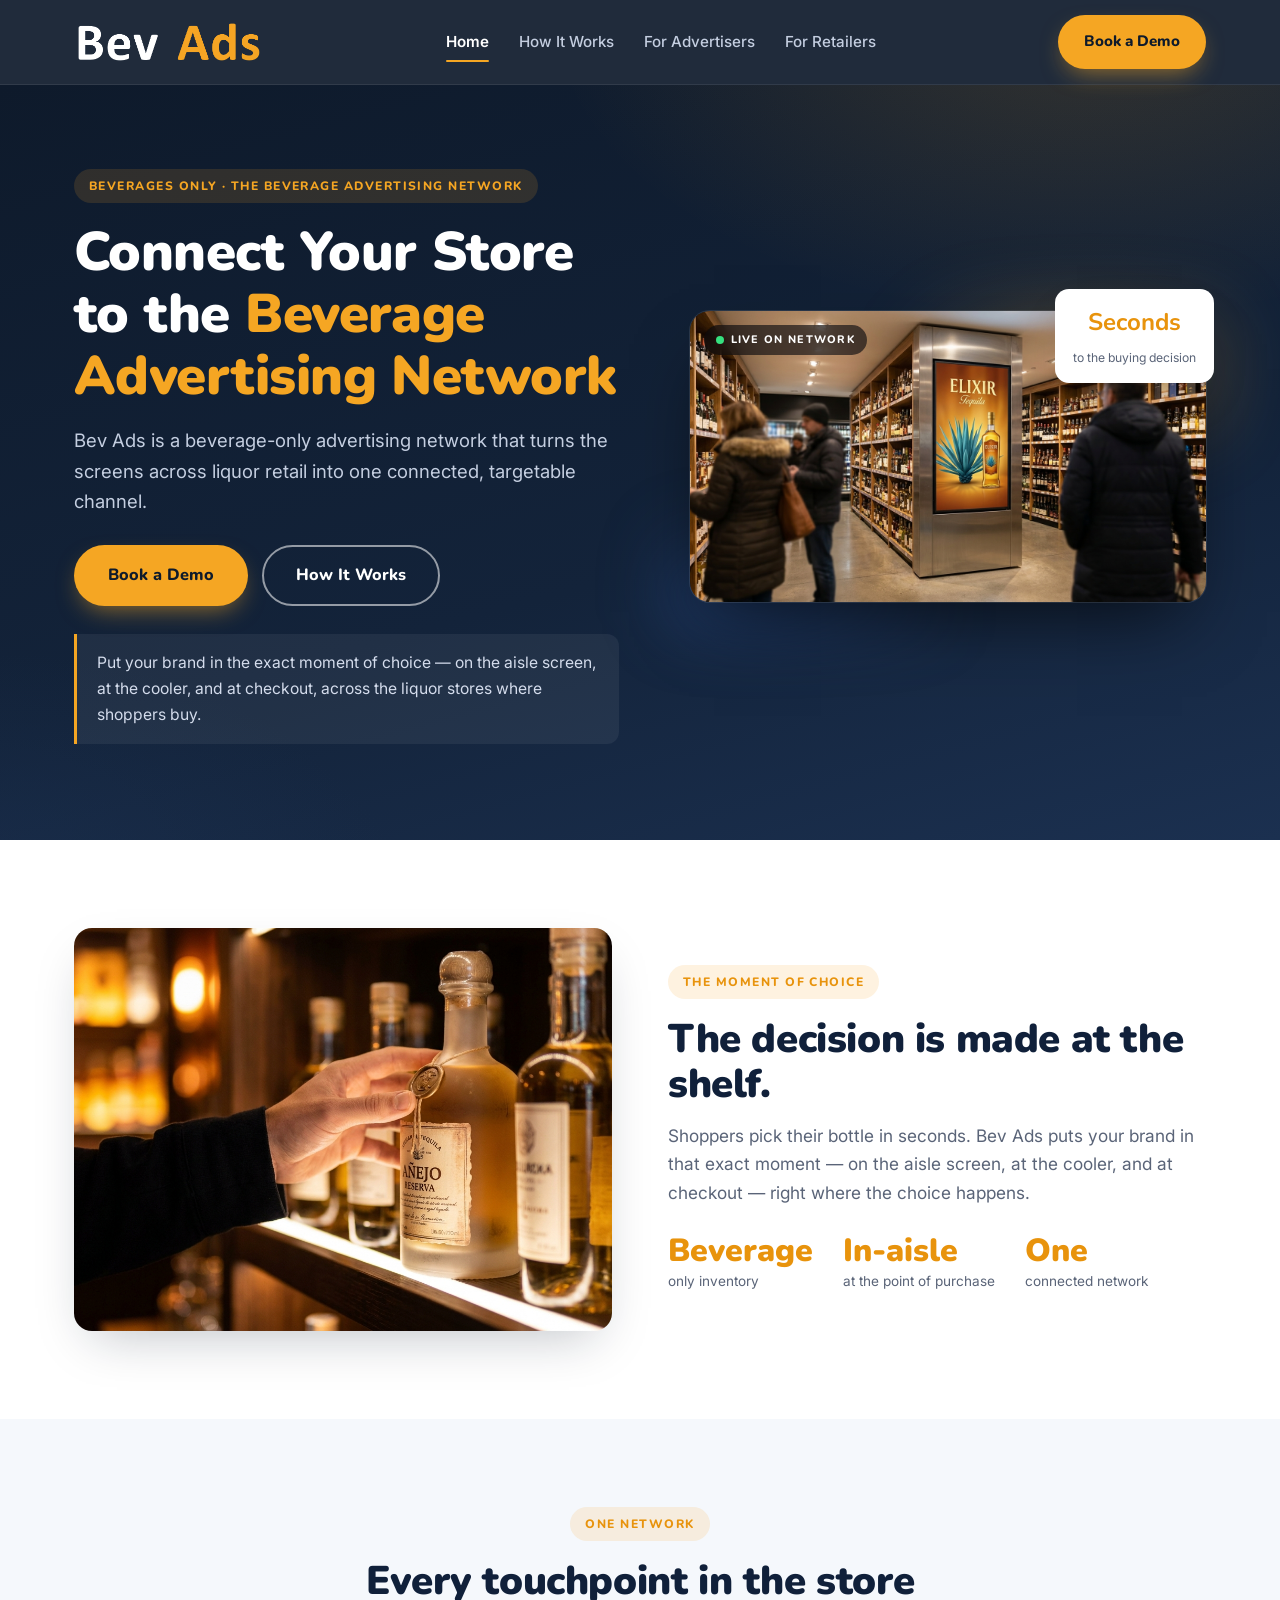
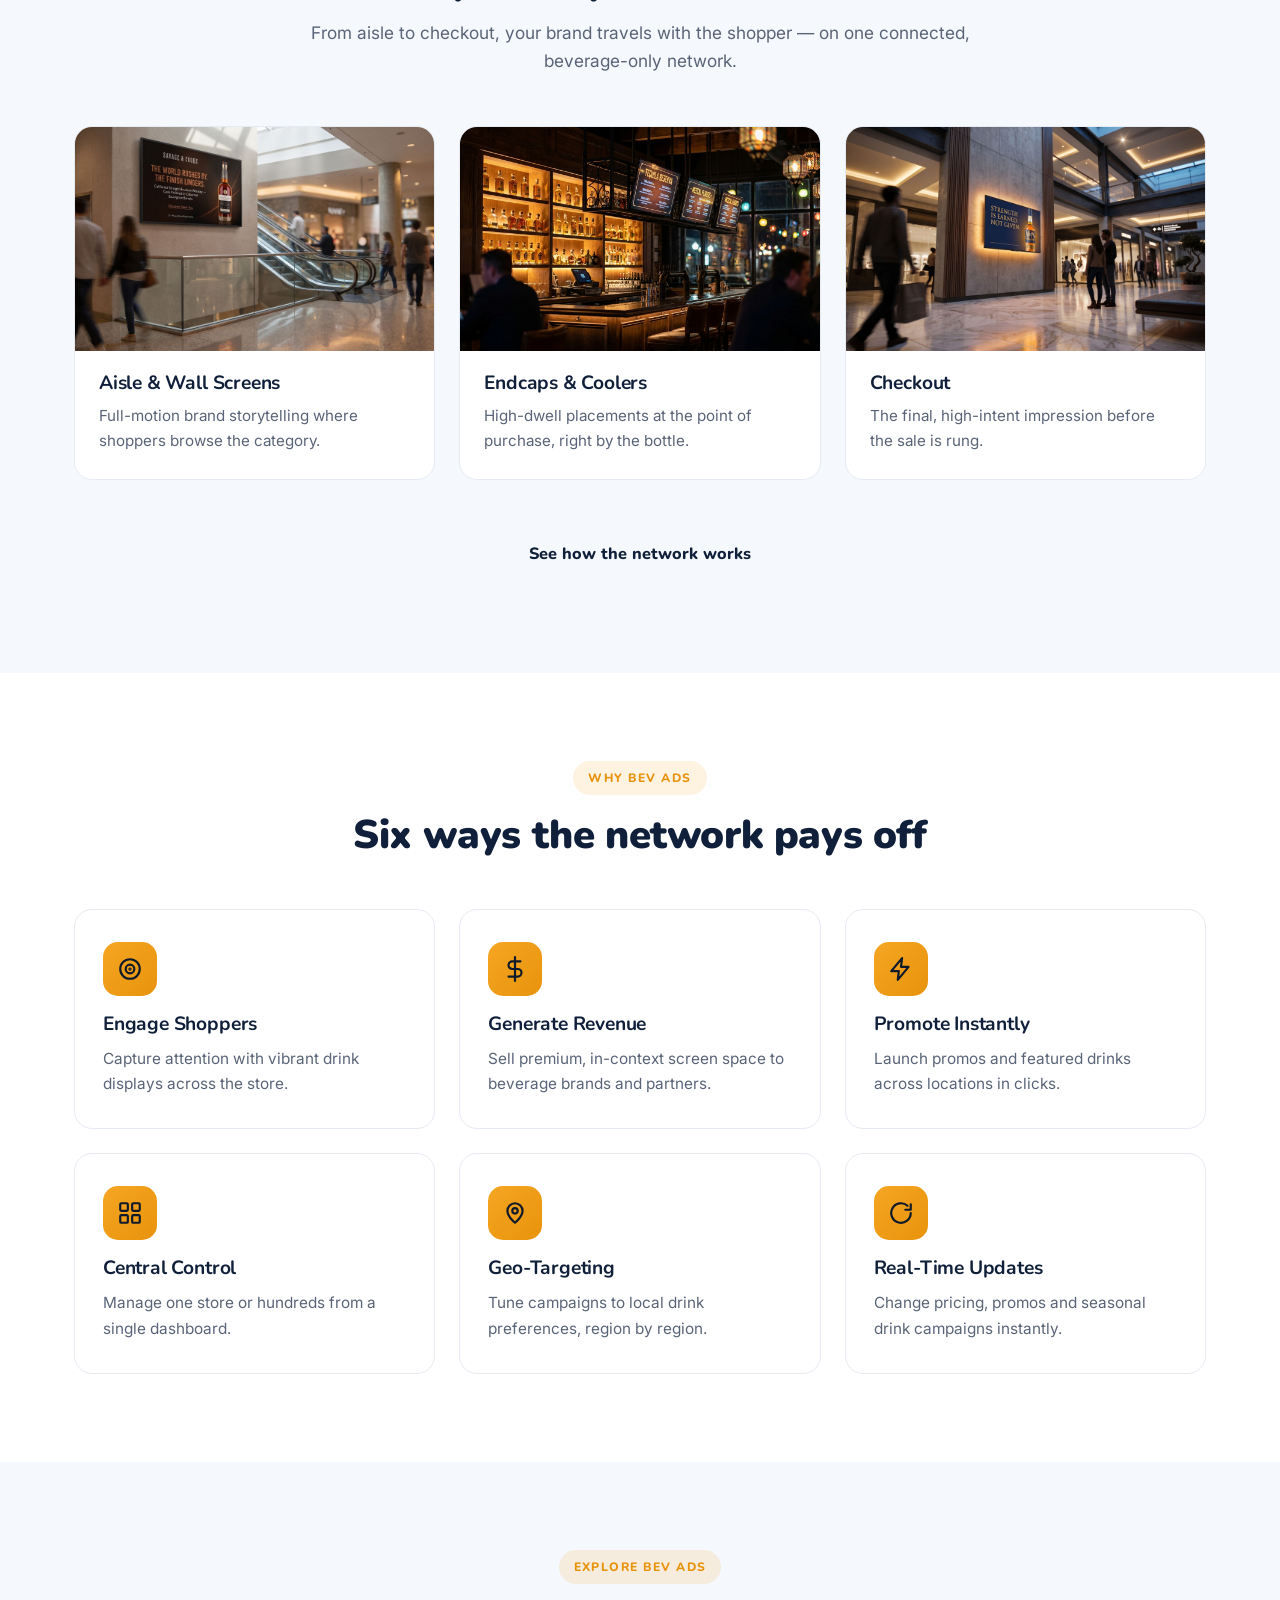
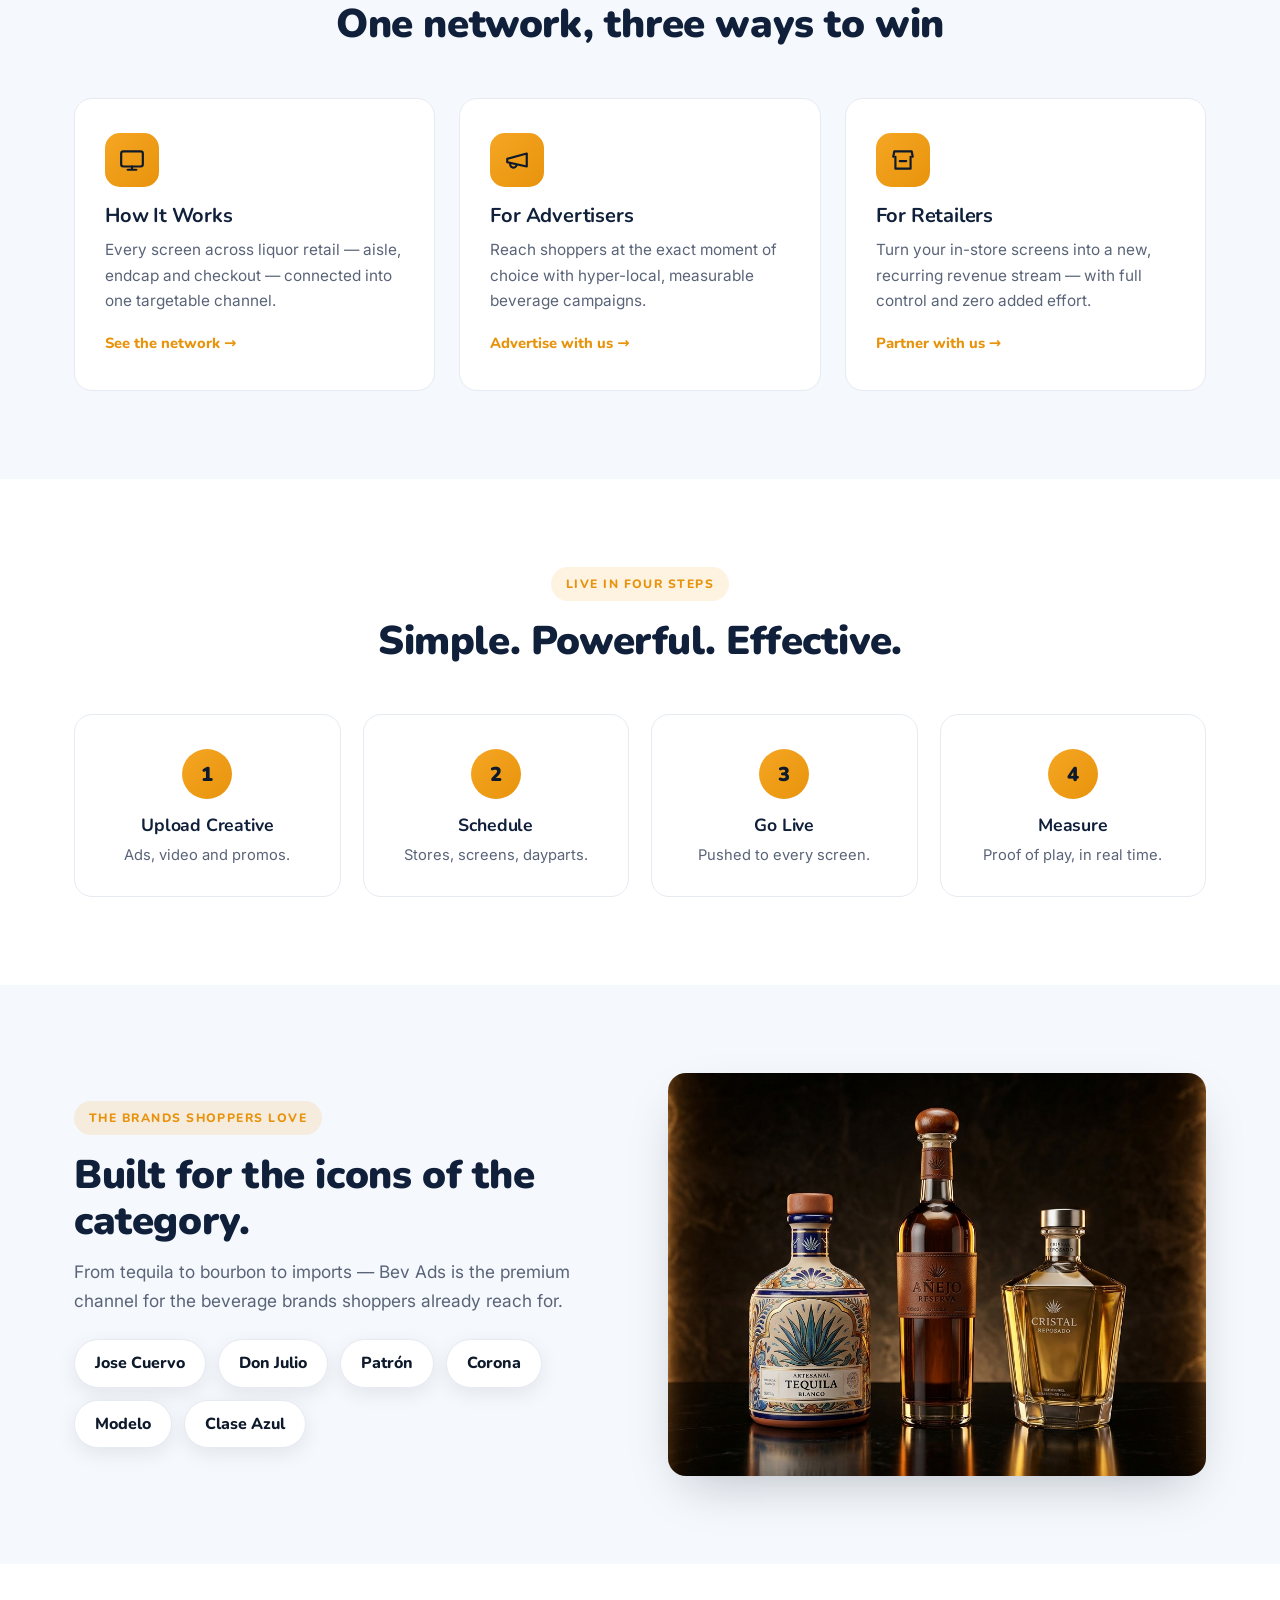
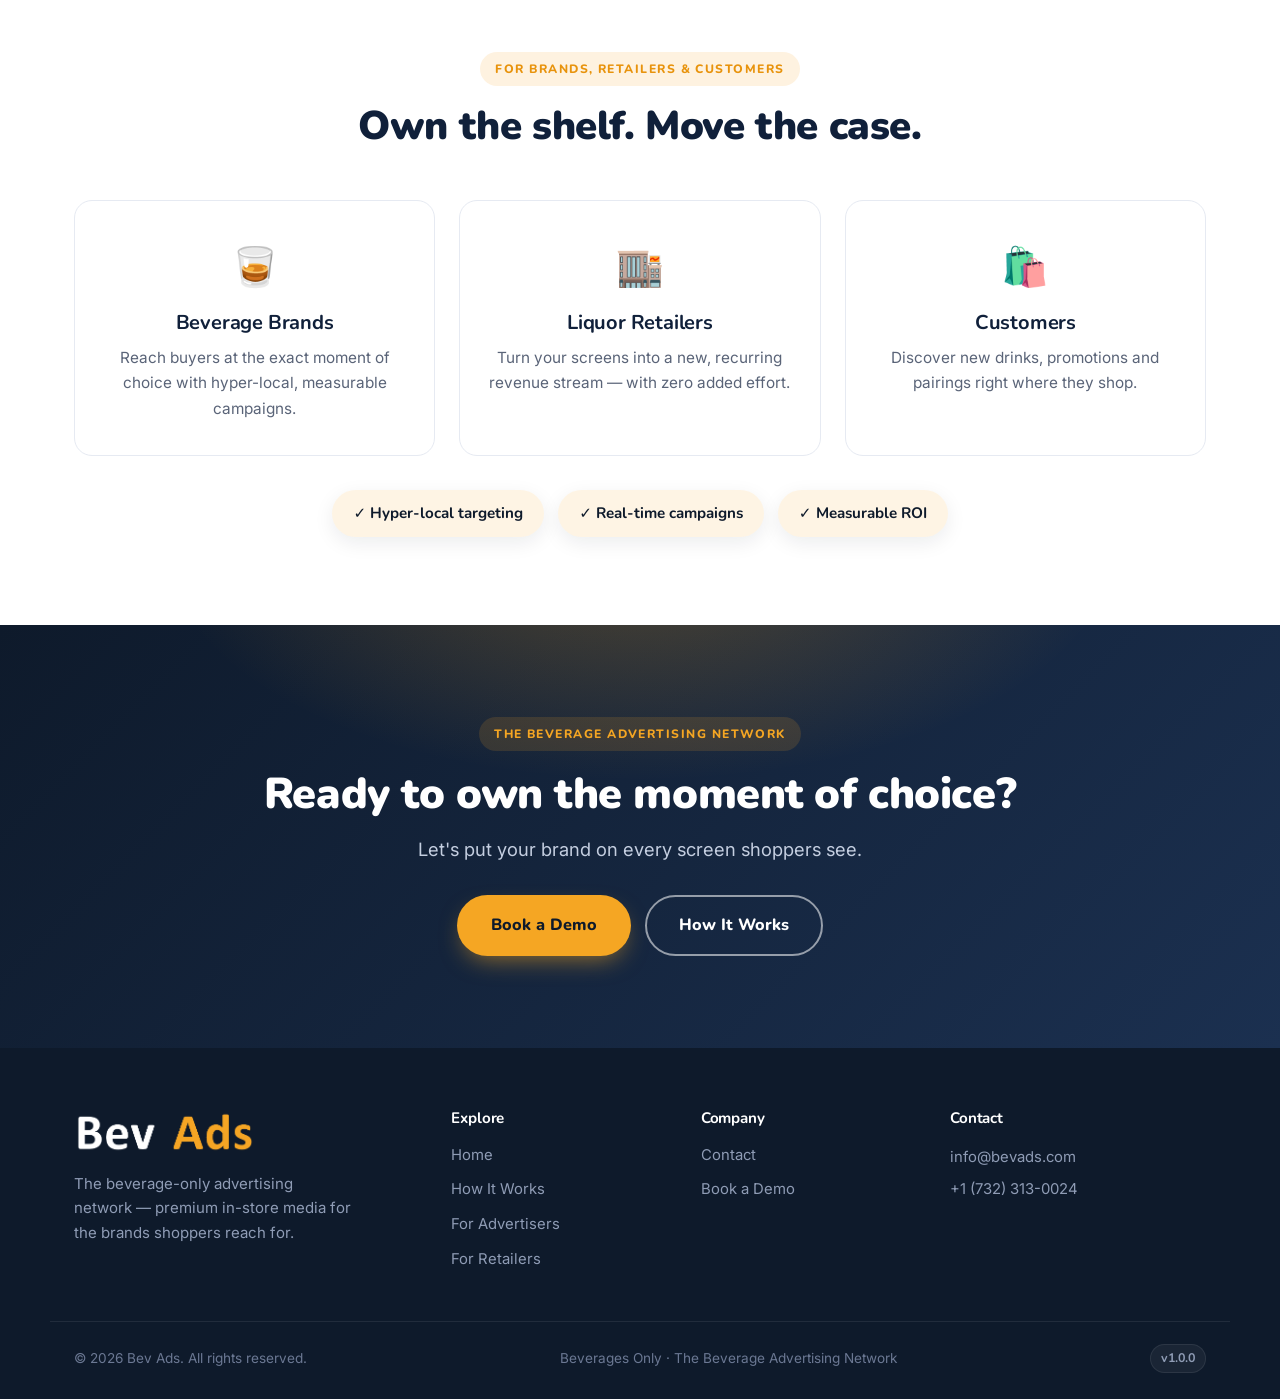
==== commit 9f28d3b9: "Add files via upload" ====
--- a/index.html
+++ b/index.html
@@ -248,7 +248,7 @@
       <div class="footer-col">
         <h5>Contact</h5>
         <p class="footer-contact">
-          <a href="mailto:info@bevads.com">info@bevads.com</a><br />
+          <a href="mailto:info@bevads.com">info@bevads.com</a>
           <a href="tel:+17323130024">+1 (732) 313-0024</a>
         </p>
       </div>
--- a/styles.css
+++ b/styles.css
@@ -262,6 +262,7 @@
 .footer-col a { display: block; color: #8f9cb5; font-size: .93rem; margin-bottom: 10px; transition: .2s; }
 .footer-col a:hover { color: var(--orange-2); }
 .footer-contact { font-size: .93rem; color: #8f9cb5; line-height: 1.9; }
+.footer-contact a { margin-bottom: 4px; }
 .footer-contact a:hover { color: var(--orange-2); }
 .footer-bottom { display: flex; justify-content: space-between; align-items: center; gap: 12px; padding-top: 22px; font-size: .85rem; color: #6b7893; }
 .footer-version { font-family: var(--font-head); font-weight: 700; font-size: .78rem; color: #8f9cb5; background: rgba(255,255,255,.05); border: 1px solid rgba(255,255,255,.08); padding: 3px 10px; border-radius: 999px; white-space: nowrap; }
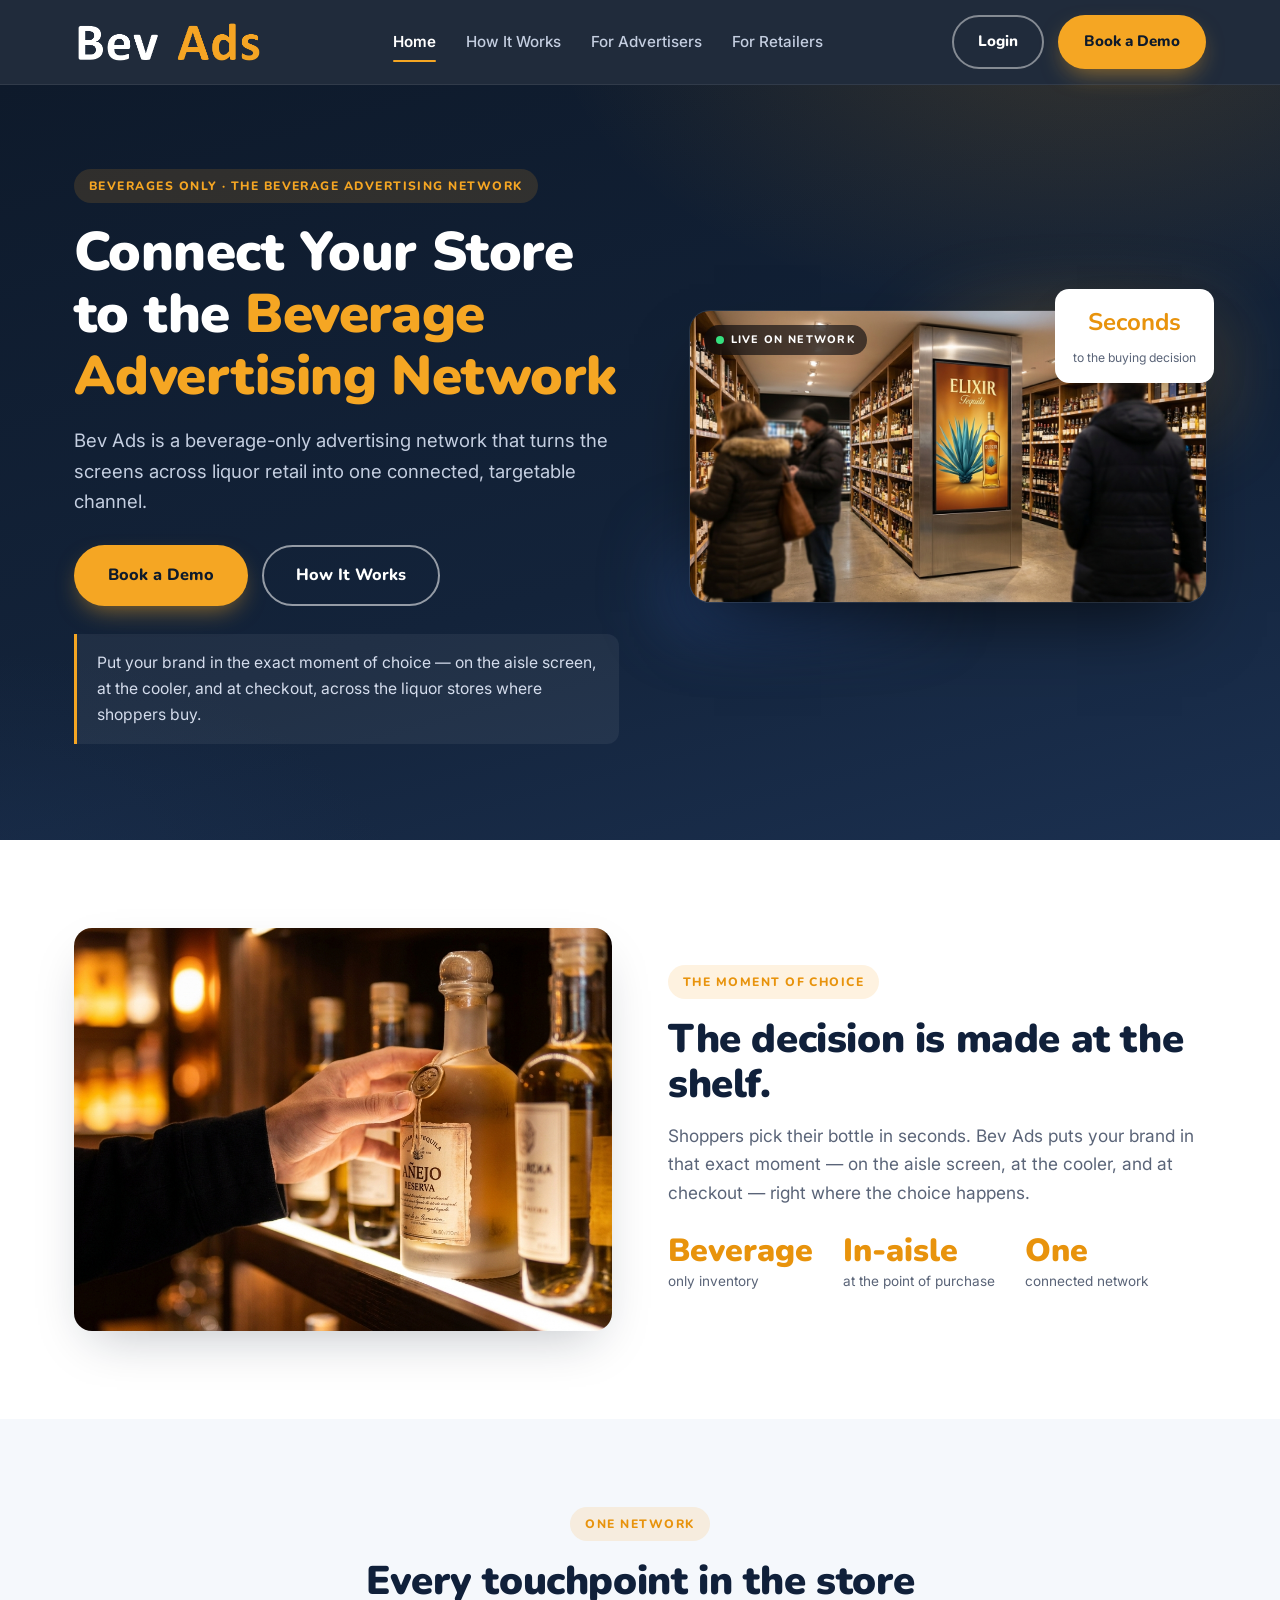
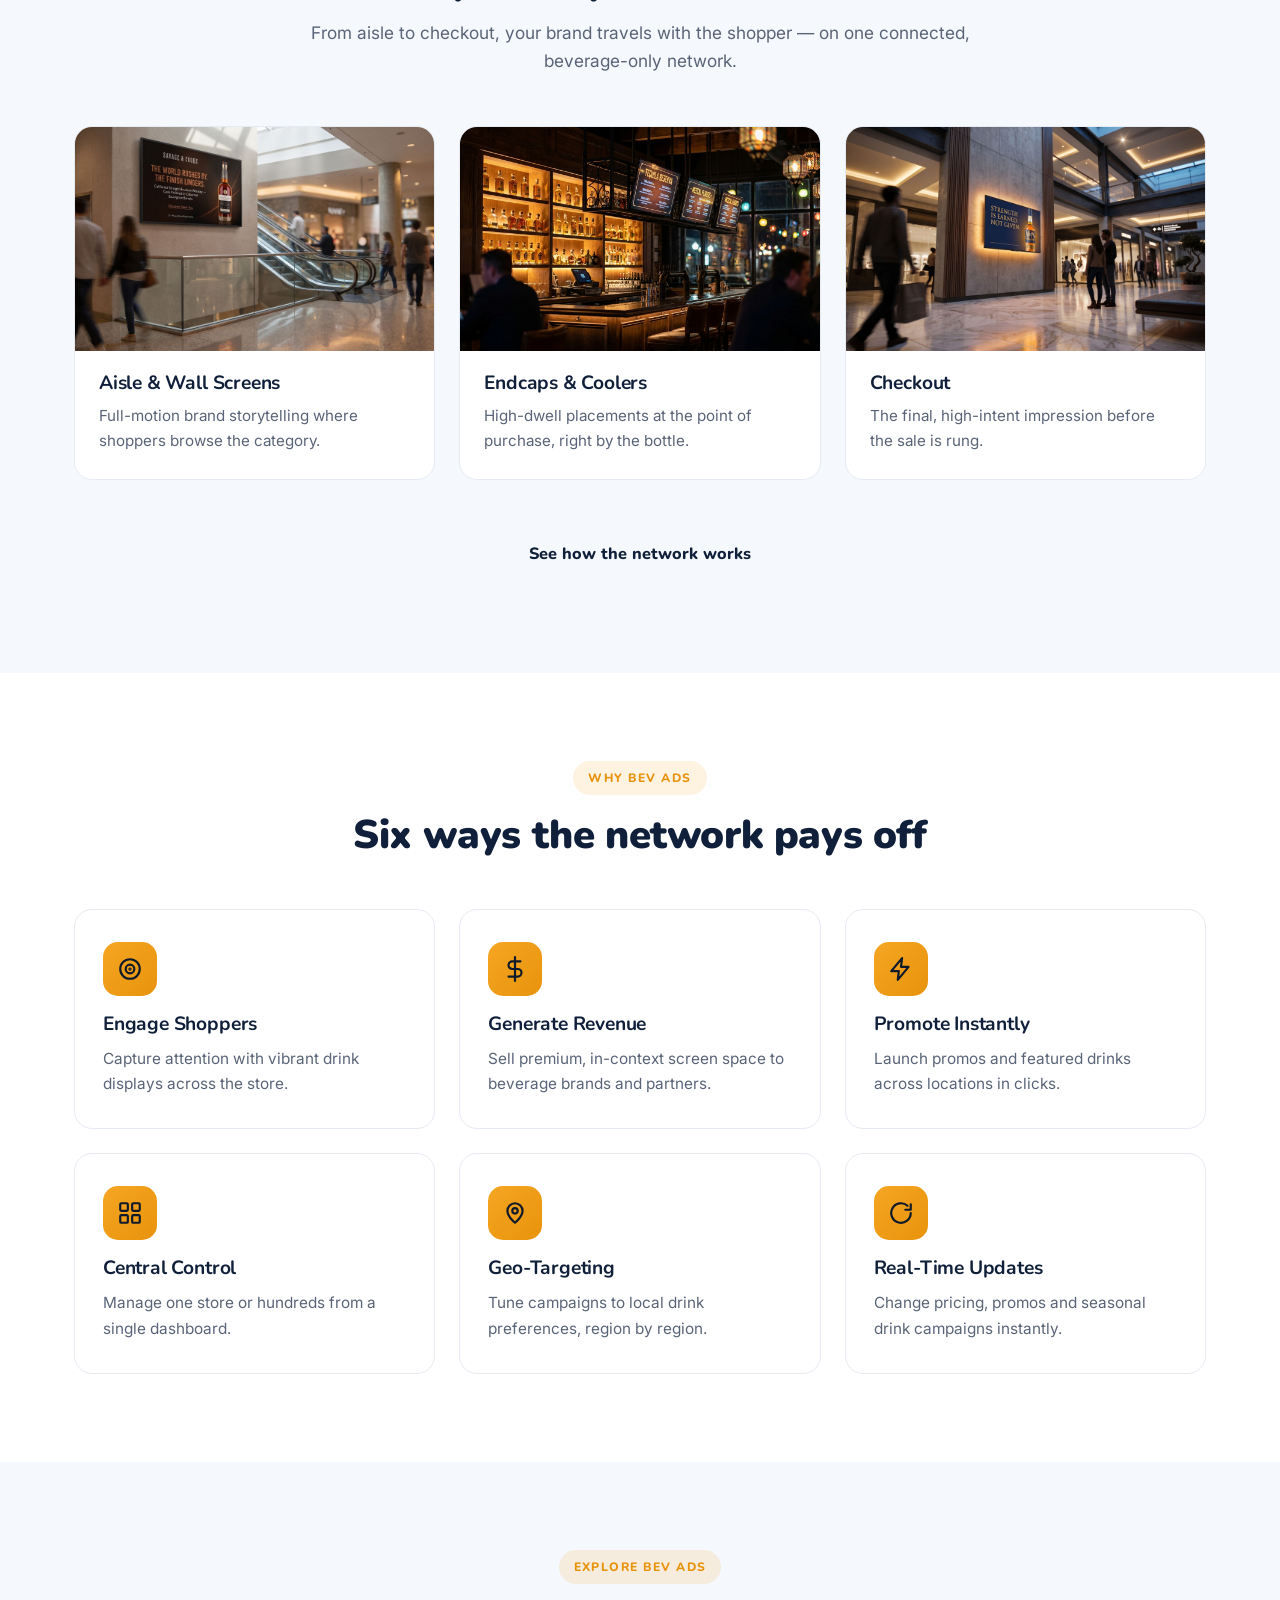
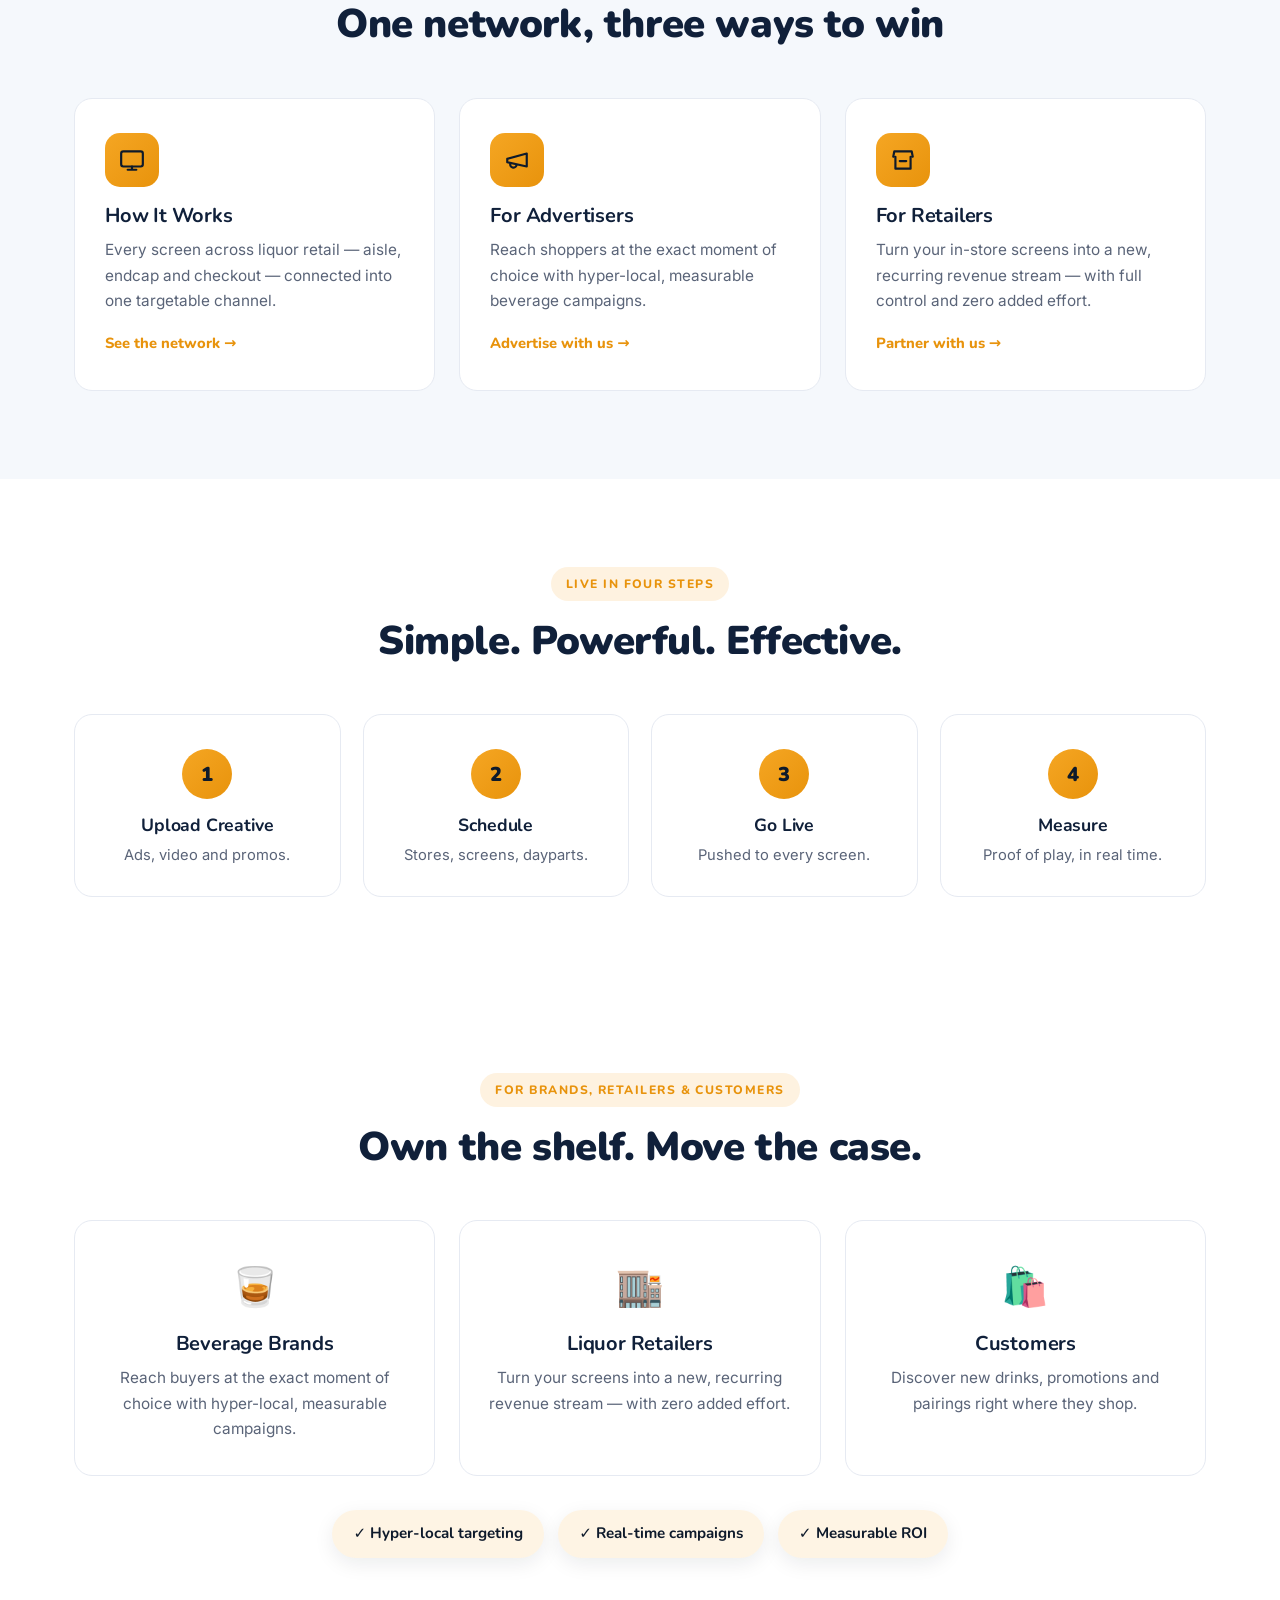
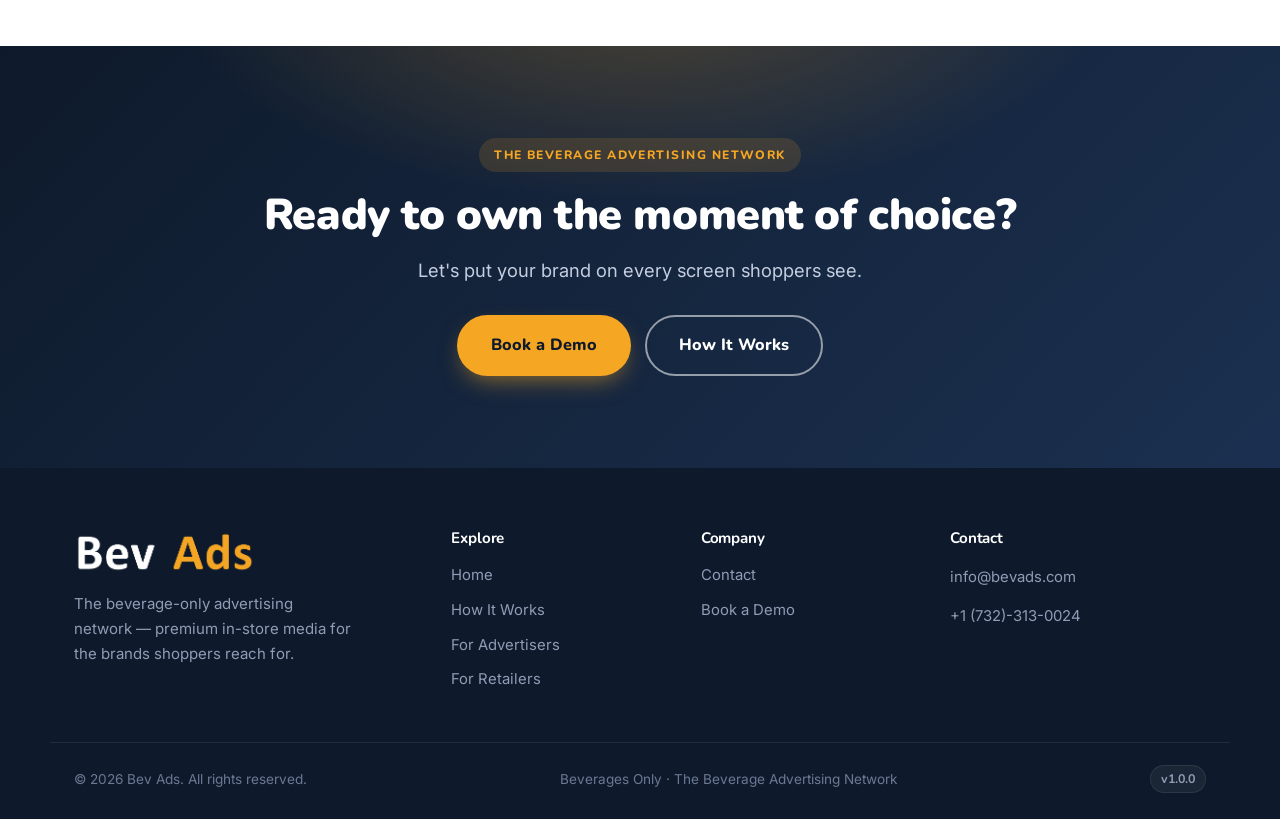
==== commit 716ba265: "Add files via upload" ====
--- a/index.html
+++ b/index.html
@@ -1,265 +1,340 @@
-<!DOCTYPE html>
-<html lang="en">
-<head>
-  <meta charset="UTF-8" />
-  <meta name="viewport" content="width=device-width, initial-scale=1.0" />
-  <title>Bev Ads — The Beverage Advertising Network</title>
-  <meta name="description" content="Bev Ads is a beverage-only advertising network that turns the screens across liquor retail into one connected, targetable channel — premium in-store media for the brands shoppers reach for." />
-  <link rel="icon" href="assets/img/bevads-monogram.png" type="image/png" />
-  <link rel="preconnect" href="https://fonts.googleapis.com" />
-  <link rel="preconnect" href="https://fonts.gstatic.com" crossorigin />
-  <link href="https://fonts.googleapis.com/css2?family=Nunito:wght@600;700;800;900&family=Inter:wght@400;500;600;700&display=swap" rel="stylesheet" />
-  <link rel="stylesheet" href="styles.css" />
-</head>
-<body>
-
-  <!-- ===== Header ===== -->
-  <header class="site-header" id="header">
-    <div class="container header-inner">
-      <a href="index.html" class="brand"><img src="assets/img/bevads-logo-tight.png" alt="Bev Ads" class="brand-logo" /></a>
-      <nav class="nav" id="nav">
-        <a href="index.html" class="active">Home</a>
-        <a href="how-it-works.html">How It Works</a>
-        <a href="for-advertisers.html">For Advertisers</a>
-        <a href="for-retailers.html">For Retailers</a>
-        <a href="contact.html" class="nav-demo">Book a Demo</a>
-      </nav>
-      <div class="header-cta"><a href="contact.html" class="btn btn-primary">Book a Demo</a></div>
-      <button class="nav-toggle" id="navToggle" aria-label="Toggle menu"><span></span><span></span><span></span></button>
-    </div>
-  </header>
-
-  <!-- ===== Hero ===== -->
-  <section class="hero" id="hero">
-    <div class="container hero-grid">
-      <div class="hero-copy">
-        <span class="eyebrow">Beverages Only · The Beverage Advertising Network</span>
-        <h1>Connect Your Store to the <span class="grad">Beverage Advertising Network</span></h1>
-        <p class="lead">Bev Ads is a beverage-only advertising network that turns the screens across liquor retail into one connected, targetable channel.</p>
-        <div class="hero-actions">
-          <a href="contact.html" class="btn btn-primary btn-lg">Book a Demo</a>
-          <a href="how-it-works.html" class="btn btn-outline-light btn-lg">How It Works</a>
-        </div>
-        <p class="hero-banner">Put your brand in the exact moment of choice — on the aisle screen, at the cooler, and at checkout, across the liquor stores where shoppers buy.</p>
-      </div>
-      <div class="hero-media reveal">
-        <div class="hero-video">
-          <video autoplay loop muted playsinline preload="auto" poster="assets/img/screen-ad.png">
-            <source src="assets/img/hero-store.mp4" type="video/mp4" />
-          </video>
-          <div class="hero-badge"><span class="dot"></span> LIVE ON NETWORK</div>
-        </div>
-        <div class="float-stat"><strong>Seconds</strong><span>to the buying decision</span></div>
-      </div>
-    </div>
-  </section>
-
-  <!-- ===== The Moment of Choice ===== -->
-  <section class="section" id="moment">
-    <div class="container split">
-      <div class="split-media reveal">
-        <img src="assets/img/moment.png" alt="A shopper reaching for a premium tequila bottle on a lit liquor shelf" />
-      </div>
-      <div class="split-copy">
-        <span class="eyebrow eyebrow--light">The Moment of Choice</span>
-        <h2 class="section-title">The decision is made at the shelf.</h2>
-        <p class="section-sub">Shoppers pick their bottle in seconds. Bev Ads puts your brand in that exact moment — on the aisle screen, at the cooler, and at checkout — right where the choice happens.</p>
-        <div class="stat-row">
-          <div class="stat"><strong>Beverage</strong><span>only inventory</span></div>
-          <div class="stat"><strong>In-aisle</strong><span>at the point of purchase</span></div>
-          <div class="stat"><strong>One</strong><span>connected network</span></div>
-        </div>
-      </div>
-    </div>
-  </section>
-
-  <!-- ===== One Network / touchpoints ===== -->
-  <section class="section section-alt" id="network">
-    <div class="container">
-      <div class="section-head">
-        <span class="eyebrow eyebrow--light">One Network</span>
-        <h2 class="section-title">Every touchpoint in the store</h2>
-        <p class="section-sub">From aisle to checkout, your brand travels with the shopper — on one connected, beverage-only network.</p>
-      </div>
-      <div class="touch-grid">
-        <article class="touch reveal">
-          <img src="assets/img/ad-bourbon.jpg" alt="Premium bourbon ad on a wall-mounted store screen" />
-          <div class="touch-body"><h3>Aisle &amp; Wall Screens</h3><p>Full-motion brand storytelling where shoppers browse the category.</p></div>
-        </article>
-        <article class="touch reveal">
-          <img src="assets/img/bar-menu.png" alt="Tequila reserva shown on premium in-store screens" />
-          <div class="touch-body"><h3>Endcaps &amp; Coolers</h3><p>High-dwell placements at the point of purchase, right by the bottle.</p></div>
-        </article>
-        <article class="touch reveal">
-          <img src="assets/img/ad-whiskey.jpg" alt="Whiskey brand campaign running on an in-store screen" />
-          <div class="touch-body"><h3>Checkout</h3><p>The final, high-intent impression before the sale is rung.</p></div>
-        </article>
-      </div>
-      <div class="section-cta"><a href="how-it-works.html" class="btn btn-outline btn-lg">See how the network works</a></div>
-    </div>
-  </section>
-
-  <!-- ===== Why Bev Ads ===== -->
-  <section class="section" id="why">
-    <div class="container">
-      <div class="section-head">
-        <span class="eyebrow eyebrow--light">Why Bev Ads</span>
-        <h2 class="section-title">Six ways the network pays off</h2>
-      </div>
-      <div class="cards-grid">
-        <article class="card reveal"><div class="card-ic"><svg viewBox="0 0 24 24"><circle cx="12" cy="12" r="9"/><circle cx="12" cy="12" r="4"/><circle cx="12" cy="12" r="0.5"/></svg></div><h3>Engage Shoppers</h3><p>Capture attention with vibrant drink displays across the store.</p></article>
-        <article class="card reveal"><div class="card-ic"><svg viewBox="0 0 24 24"><path d="M12 1v22M17 5H9.5a3.5 3.5 0 000 7h5a3.5 3.5 0 010 7H6"/></svg></div><h3>Generate Revenue</h3><p>Sell premium, in-context screen space to beverage brands and partners.</p></article>
-        <article class="card reveal"><div class="card-ic"><svg viewBox="0 0 24 24"><path d="M13 2L3 14h7l-1 8 10-12h-7l1-8z"/></svg></div><h3>Promote Instantly</h3><p>Launch promos and featured drinks across locations in clicks.</p></article>
-        <article class="card reveal"><div class="card-ic"><svg viewBox="0 0 24 24"><rect x="3" y="3" width="7" height="7" rx="1"/><rect x="14" y="3" width="7" height="7" rx="1"/><rect x="3" y="14" width="7" height="7" rx="1"/><rect x="14" y="14" width="7" height="7" rx="1"/></svg></div><h3>Central Control</h3><p>Manage one store or hundreds from a single dashboard.</p></article>
-        <article class="card reveal"><div class="card-ic"><svg viewBox="0 0 24 24"><path d="M12 21s-7-5.5-7-11a7 7 0 0114 0c0 5.5-7 11-7 11z"/><circle cx="12" cy="10" r="2.5"/></svg></div><h3>Geo-Targeting</h3><p>Tune campaigns to local drink preferences, region by region.</p></article>
-        <article class="card reveal"><div class="card-ic"><svg viewBox="0 0 24 24"><path d="M21 12a9 9 0 11-3-6.7M21 4v5h-5"/></svg></div><h3>Real-Time Updates</h3><p>Change pricing, promos and seasonal drink campaigns instantly.</p></article>
-      </div>
-    </div>
-  </section>
-
-  <!-- ===== Pillars ===== -->
-  <section class="section section-alt">
-    <div class="container">
-      <div class="section-head">
-        <span class="eyebrow eyebrow--light">Explore Bev Ads</span>
-        <h2 class="section-title">One network, three ways to win</h2>
-      </div>
-      <div class="pillars">
-        <a class="pillar reveal" href="how-it-works.html">
-          <div class="card-ic"><svg viewBox="0 0 24 24"><rect x="2" y="4" width="20" height="14" rx="2"/><path d="M8 21h8M12 18v3"/></svg></div>
-          <h3>How It Works</h3>
-          <p>Every screen across liquor retail — aisle, endcap and checkout — connected into one targetable channel.</p>
-          <span class="more">See the network</span>
-        </a>
-        <a class="pillar reveal" href="for-advertisers.html">
-          <div class="card-ic"><svg viewBox="0 0 24 24"><path d="M3 11l18-5v12L3 14v-3z"/><path d="M11.6 16.8a3 3 0 01-5.8-1.6"/></svg></div>
-          <h3>For Advertisers</h3>
-          <p>Reach shoppers at the exact moment of choice with hyper-local, measurable beverage campaigns.</p>
-          <span class="more">Advertise with us</span>
-        </a>
-        <a class="pillar reveal" href="for-retailers.html">
-          <div class="card-ic"><svg viewBox="0 0 24 24"><path d="M3 9l1-5h16l1 5M5 9v11h14V9M9 13h6"/></svg></div>
-          <h3>For Retailers</h3>
-          <p>Turn your in-store screens into a new, recurring revenue stream — with full control and zero added effort.</p>
-          <span class="more">Partner with us</span>
-        </a>
-      </div>
-    </div>
-  </section>
-
-  <!-- ===== How it Works preview ===== -->
-  <section class="section" id="how">
-    <div class="container">
-      <div class="section-head">
-        <span class="eyebrow eyebrow--light">Live in Four Steps</span>
-        <h2 class="section-title">Simple. Powerful. Effective.</h2>
-      </div>
-      <div class="steps">
-        <div class="step reveal"><span class="step-num">1</span><h3>Upload Creative</h3><p>Ads, video and promos.</p></div>
-        <div class="step reveal"><span class="step-num">2</span><h3>Schedule</h3><p>Stores, screens, dayparts.</p></div>
-        <div class="step reveal"><span class="step-num">3</span><h3>Go Live</h3><p>Pushed to every screen.</p></div>
-        <div class="step reveal"><span class="step-num">4</span><h3>Measure</h3><p>Proof of play, in real time.</p></div>
-      </div>
-    </div>
-  </section>
-
-  <!-- ===== Brands ===== -->
-  <section class="section section-alt" id="brands">
-    <div class="container split">
-      <div class="split-copy">
-        <span class="eyebrow eyebrow--light">The Brands Shoppers Love</span>
-        <h2 class="section-title">Built for the icons of the category.</h2>
-        <p class="section-sub">From tequila to bourbon to imports — Bev Ads is the premium channel for the beverage brands shoppers already reach for.</p>
-        <div class="brand-marquee">
-          <span>Jose Cuervo</span><span>Don Julio</span><span>Patrón</span>
-          <span>Corona</span><span>Modelo</span><span>Clase Azul</span>
-        </div>
-      </div>
-      <div class="split-media reveal">
-        <img src="assets/img/bottles.png" alt="Premium tequila bottles — Blanco, Añejo Reserva and Reposado" />
-      </div>
-    </div>
-  </section>
-
-  <!-- ===== Own the shelf (for brands / retailers / customers) ===== -->
-  <section class="section" id="value">
-    <div class="container">
-      <div class="section-head">
-        <span class="eyebrow eyebrow--light">For Brands, Retailers &amp; Customers</span>
-        <h2 class="section-title">Own the shelf. Move the case.</h2>
-      </div>
-      <div class="value-grid">
-        <article class="value-card reveal">
-          <span class="value-ic">🥃</span>
-          <h3>Beverage Brands</h3>
-          <p>Reach buyers at the exact moment of choice with hyper-local, measurable campaigns.</p>
-        </article>
-        <article class="value-card reveal">
-          <span class="value-ic">🏬</span>
-          <h3>Liquor Retailers</h3>
-          <p>Turn your screens into a new, recurring revenue stream — with zero added effort.</p>
-        </article>
-        <article class="value-card reveal">
-          <span class="value-ic">🛍️</span>
-          <h3>Customers</h3>
-          <p>Discover new drinks, promotions and pairings right where they shop.</p>
-        </article>
-      </div>
-      <div class="value-chips">
-        <span class="chip">✓ Hyper-local targeting</span>
-        <span class="chip">✓ Real-time campaigns</span>
-        <span class="chip">✓ Measurable ROI</span>
-      </div>
-    </div>
-  </section>
-
-  <!-- ===== CTA ===== -->
-  <section class="cta-final" id="contact-cta">
-    <div class="container cta-inner">
-      <span class="eyebrow">The Beverage Advertising Network</span>
-      <h2>Ready to own the moment of choice?</h2>
-      <p>Let's put your brand on every screen shoppers see.</p>
-      <div class="hero-actions center">
-        <a href="contact.html" class="btn btn-primary btn-lg">Book a Demo</a>
-        <a href="how-it-works.html" class="btn btn-outline-light btn-lg">How It Works</a>
-      </div>
-    </div>
-  </section>
-
-  <!-- ===== Footer ===== -->
-  <footer class="site-footer">
-    <div class="container footer-grid">
-      <div class="footer-brand">
-        <img src="assets/img/bevads-logo-tight.png" alt="Bev Ads" class="footer-logo" />
-        <p>The beverage-only advertising network — premium in-store media for the brands shoppers reach for.</p>
-      </div>
-      <div class="footer-col">
-        <h5>Explore</h5>
-        <a href="index.html">Home</a>
-        <a href="how-it-works.html">How It Works</a>
-        <a href="for-advertisers.html">For Advertisers</a>
-        <a href="for-retailers.html">For Retailers</a>
-      </div>
-      <div class="footer-col">
-        <h5>Company</h5>
-        <a href="contact.html">Contact</a>
-        <a href="contact.html">Book a Demo</a>
-      </div>
-      <div class="footer-col">
-        <h5>Contact</h5>
-        <p class="footer-contact">
-          <a href="mailto:info@bevads.com">info@bevads.com</a>
-          <a href="tel:+17323130024">+1 (732) 313-0024</a>
-        </p>
-      </div>
-    </div>
-    <div class="container footer-bottom">
-      <span>© 2026 Bev Ads. All rights reserved.</span>
-      <span>Beverages Only · The Beverage Advertising Network</span>
-      <span class="footer-version">v1.0.0</span>
-    </div>
-  </footer>
-
-  <script src="script.js"></script>
-</body>
-</html>
+<!DOCTYPE html>
+<html lang="en">
+
+<head>
+    <meta charset="UTF-8" />
+    <meta name="viewport" content="width=device-width, initial-scale=1.0" />
+    <title>Bev Ads — The Beverage Advertising Network</title>
+    <meta name="description" content="Bev Ads is a beverage-only advertising network that turns the screens across liquor retail into one connected, targetable channel — premium in-store media for the brands shoppers reach for." />
+    <link rel="icon" href="assets/img/bevads-monogram.png" type="image/png" />
+    <link rel="preconnect" href="https://fonts.googleapis.com" />
+    <link rel="preconnect" href="https://fonts.gstatic.com" crossorigin />
+    <link href="https://fonts.googleapis.com/css2?family=Nunito:wght@600;700;800;900&family=Inter:wght@400;500;600;700&display=swap" rel="stylesheet" />
+    <link rel="stylesheet" href="styles.css" />
+</head>
+
+<body>
+
+    <!-- ===== Header ===== -->
+    <header class="site-header" id="header">
+        <div class="container header-inner">
+            <a href="index.html" class="brand"><img src="assets/img/bevads-logo-tight.png" alt="Bev Ads" class="brand-logo" /></a>
+            <nav class="nav" id="nav">
+                <a href="index.html" class="active">Home</a>
+                <a href="how-it-works.html">How It Works</a>
+                <a href="for-advertisers.html">For Advertisers</a>
+                <a href="for-retailers.html">For Retailers</a>
+                <a href="contact.html" class="nav-demo">Book a Demo</a>
+                <a href="https://login.bevads.com" class="nav-login" target="_blank" rel="noopener">Login</a>
+            </nav>
+            <div class="header-cta"><a href="https://login.bevads.com" class="btn btn-login" target="_blank" rel="noopener">Login</a><a href="contact.html" class="btn btn-primary">Book a Demo</a></div>
+            <button class="nav-toggle" id="navToggle" aria-label="Toggle menu"><span></span><span></span><span></span></button>
+        </div>
+    </header>
+
+    <!-- ===== Hero ===== -->
+    <section class="hero" id="hero">
+        <div class="container hero-grid">
+            <div class="hero-copy">
+                <span class="eyebrow">Beverages Only · The Beverage Advertising Network</span>
+                <h1>Connect Your Store to the <span class="grad">Beverage Advertising Network</span></h1>
+                <p class="lead">Bev Ads is a beverage-only advertising network that turns the screens across liquor retail into one connected, targetable channel.</p>
+                <div class="hero-actions">
+                    <a href="contact.html" class="btn btn-primary btn-lg">Book a Demo</a>
+                    <a href="how-it-works.html" class="btn btn-outline-light btn-lg">How It Works</a>
+                </div>
+                <p class="hero-banner">Put your brand in the exact moment of choice — on the aisle screen, at the cooler, and at checkout, across the liquor stores where shoppers buy.</p>
+            </div>
+            <div class="hero-media reveal">
+                <div class="hero-video">
+                    <video autoplay loop muted playsinline preload="auto" poster="assets/img/screen-ad.png">
+                        <source src="assets/img/hero-store.mp4" type="video/mp4" />
+                    </video>
+                    <div class="hero-badge"><span class="dot"></span> LIVE ON NETWORK</div>
+                </div>
+                <div class="float-stat"><strong>Seconds</strong><span>to the buying decision</span></div>
+            </div>
+        </div>
+    </section>
+
+    <!-- ===== The Moment of Choice ===== -->
+    <section class="section" id="moment">
+        <div class="container split">
+            <div class="split-media reveal">
+                <img src="assets/img/moment.png" alt="A shopper reaching for a premium tequila bottle on a lit liquor shelf" />
+            </div>
+            <div class="split-copy">
+                <span class="eyebrow eyebrow--light">The Moment of Choice</span>
+                <h2 class="section-title">The decision is made at the shelf.</h2>
+                <p class="section-sub">Shoppers pick their bottle in seconds. Bev Ads puts your brand in that exact moment — on the aisle screen, at the cooler, and at checkout — right where the choice happens.</p>
+                <div class="stat-row">
+                    <div class="stat"><strong>Beverage</strong><span>only inventory</span></div>
+                    <div class="stat"><strong>In-aisle</strong><span>at the point of purchase</span></div>
+                    <div class="stat"><strong>One</strong><span>connected network</span></div>
+                </div>
+            </div>
+        </div>
+    </section>
+
+    <!-- ===== One Network / touchpoints ===== -->
+    <section class="section section-alt" id="network">
+        <div class="container">
+            <div class="section-head">
+                <span class="eyebrow eyebrow--light">One Network</span>
+                <h2 class="section-title">Every touchpoint in the store</h2>
+                <p class="section-sub">From aisle to checkout, your brand travels with the shopper — on one connected, beverage-only network.</p>
+            </div>
+            <div class="touch-grid">
+                <article class="touch reveal">
+                    <img src="assets/img/ad-bourbon.jpg" alt="Premium bourbon ad on a wall-mounted store screen" />
+                    <div class="touch-body">
+                        <h3>Aisle &amp; Wall Screens</h3>
+                        <p>Full-motion brand storytelling where shoppers browse the category.</p>
+                    </div>
+                </article>
+                <article class="touch reveal">
+                    <img src="assets/img/bar-menu.png" alt="Tequila reserva shown on premium in-store screens" />
+                    <div class="touch-body">
+                        <h3>Endcaps &amp; Coolers</h3>
+                        <p>High-dwell placements at the point of purchase, right by the bottle.</p>
+                    </div>
+                </article>
+                <article class="touch reveal">
+                    <img src="assets/img/ad-whiskey.jpg" alt="Whiskey brand campaign running on an in-store screen" />
+                    <div class="touch-body">
+                        <h3>Checkout</h3>
+                        <p>The final, high-intent impression before the sale is rung.</p>
+                    </div>
+                </article>
+            </div>
+            <div class="section-cta"><a href="how-it-works.html" class="btn btn-outline btn-lg">See how the network works</a></div>
+        </div>
+    </section>
+
+    <!-- ===== Why Bev Ads ===== -->
+    <section class="section" id="why">
+        <div class="container">
+            <div class="section-head">
+                <span class="eyebrow eyebrow--light">Why Bev Ads</span>
+                <h2 class="section-title">Six ways the network pays off</h2>
+            </div>
+            <div class="cards-grid">
+                <article class="card reveal">
+                    <div class="card-ic"><svg viewBox="0 0 24 24">
+                            <circle cx="12" cy="12" r="9" />
+                            <circle cx="12" cy="12" r="4" />
+                            <circle cx="12" cy="12" r="0.5" />
+                        </svg></div>
+                    <h3>Engage Shoppers</h3>
+                    <p>Capture attention with vibrant drink displays across the store.</p>
+                </article>
+                <article class="card reveal">
+                    <div class="card-ic"><svg viewBox="0 0 24 24">
+                            <path d="M12 1v22M17 5H9.5a3.5 3.5 0 000 7h5a3.5 3.5 0 010 7H6" />
+                        </svg></div>
+                    <h3>Generate Revenue</h3>
+                    <p>Sell premium, in-context screen space to beverage brands and partners.</p>
+                </article>
+                <article class="card reveal">
+                    <div class="card-ic"><svg viewBox="0 0 24 24">
+                            <path d="M13 2L3 14h7l-1 8 10-12h-7l1-8z" />
+                        </svg></div>
+                    <h3>Promote Instantly</h3>
+                    <p>Launch promos and featured drinks across locations in clicks.</p>
+                </article>
+                <article class="card reveal">
+                    <div class="card-ic"><svg viewBox="0 0 24 24">
+                            <rect x="3" y="3" width="7" height="7" rx="1" />
+                            <rect x="14" y="3" width="7" height="7" rx="1" />
+                            <rect x="3" y="14" width="7" height="7" rx="1" />
+                            <rect x="14" y="14" width="7" height="7" rx="1" />
+                        </svg></div>
+                    <h3>Central Control</h3>
+                    <p>Manage one store or hundreds from a single dashboard.</p>
+                </article>
+                <article class="card reveal">
+                    <div class="card-ic"><svg viewBox="0 0 24 24">
+                            <path d="M12 21s-7-5.5-7-11a7 7 0 0114 0c0 5.5-7 11-7 11z" />
+                            <circle cx="12" cy="10" r="2.5" />
+                        </svg></div>
+                    <h3>Geo-Targeting</h3>
+                    <p>Tune campaigns to local drink preferences, region by region.</p>
+                </article>
+                <article class="card reveal">
+                    <div class="card-ic"><svg viewBox="0 0 24 24">
+                            <path d="M21 12a9 9 0 11-3-6.7M21 4v5h-5" />
+                        </svg></div>
+                    <h3>Real-Time Updates</h3>
+                    <p>Change pricing, promos and seasonal drink campaigns instantly.</p>
+                </article>
+            </div>
+        </div>
+    </section>
+
+    <!-- ===== Pillars ===== -->
+    <section class="section section-alt">
+        <div class="container">
+            <div class="section-head">
+                <span class="eyebrow eyebrow--light">Explore Bev Ads</span>
+                <h2 class="section-title">One network, three ways to win</h2>
+            </div>
+            <div class="pillars">
+                <a class="pillar reveal" href="how-it-works.html">
+                    <div class="card-ic"><svg viewBox="0 0 24 24">
+                            <rect x="2" y="4" width="20" height="14" rx="2" />
+                            <path d="M8 21h8M12 18v3" />
+                        </svg></div>
+                    <h3>How It Works</h3>
+                    <p>Every screen across liquor retail — aisle, endcap and checkout — connected into one targetable channel.</p>
+                    <span class="more">See the network</span>
+                </a>
+                <a class="pillar reveal" href="for-advertisers.html">
+                    <div class="card-ic"><svg viewBox="0 0 24 24">
+                            <path d="M3 11l18-5v12L3 14v-3z" />
+                            <path d="M11.6 16.8a3 3 0 01-5.8-1.6" />
+                        </svg></div>
+                    <h3>For Advertisers</h3>
+                    <p>Reach shoppers at the exact moment of choice with hyper-local, measurable beverage campaigns.</p>
+                    <span class="more">Advertise with us</span>
+                </a>
+                <a class="pillar reveal" href="for-retailers.html">
+                    <div class="card-ic"><svg viewBox="0 0 24 24">
+                            <path d="M3 9l1-5h16l1 5M5 9v11h14V9M9 13h6" />
+                        </svg></div>
+                    <h3>For Retailers</h3>
+                    <p>Turn your in-store screens into a new, recurring revenue stream — with full control and zero added effort.</p>
+                    <span class="more">Partner with us</span>
+                </a>
+            </div>
+        </div>
+    </section>
+
+    <!-- ===== How it Works preview ===== -->
+    <section class="section" id="how">
+        <div class="container">
+            <div class="section-head">
+                <span class="eyebrow eyebrow--light">Live in Four Steps</span>
+                <h2 class="section-title">Simple. Powerful. Effective.</h2>
+            </div>
+            <div class="steps">
+                <div class="step reveal"><span class="step-num">1</span>
+                    <h3>Upload Creative</h3>
+                    <p>Ads, video and promos.</p>
+                </div>
+                <div class="step reveal"><span class="step-num">2</span>
+                    <h3>Schedule</h3>
+                    <p>Stores, screens, dayparts.</p>
+                </div>
+                <div class="step reveal"><span class="step-num">3</span>
+                    <h3>Go Live</h3>
+                    <p>Pushed to every screen.</p>
+                </div>
+                <div class="step reveal"><span class="step-num">4</span>
+                    <h3>Measure</h3>
+                    <p>Proof of play, in real time.</p>
+                </div>
+            </div>
+        </div>
+    </section>
+
+    <!-- ===== Brands ===== -->
+   <!--  <section class="section section-alt" id="brands">
+        <div class="container split">
+            <div class="split-copy">
+                <span class="eyebrow eyebrow--light">The Brands Shoppers Love</span>
+                <h2 class="section-title">Built for the icons of the category.</h2>
+                <p class="section-sub">From tequila to bourbon to imports — Bev Ads is the premium channel for the beverage brands shoppers already reach for.</p>
+                <div class="brand-marquee">
+                    <span>Jose Cuervo</span><span>Don Julio</span><span>Patrón</span>
+                    <span>Corona</span><span>Modelo</span><span>Clase Azul</span>
+                </div>
+            </div>
+            <div class="split-media reveal">
+                <img src="assets/img/bottles.png" alt="Premium tequila bottles — Blanco, Añejo Reserva and Reposado" />
+            </div>
+        </div>
+    </section> -->
+
+    <!-- ===== Own the shelf (for brands / retailers / customers) ===== -->
+    <section class="section" id="value">
+        <div class="container">
+            <div class="section-head">
+                <span class="eyebrow eyebrow--light">For Brands, Retailers &amp; Customers</span>
+                <h2 class="section-title">Own the shelf. Move the case.</h2>
+            </div>
+            <div class="value-grid">
+                <article class="value-card reveal">
+                    <span class="value-ic">🥃</span>
+                    <h3>Beverage Brands</h3>
+                    <p>Reach buyers at the exact moment of choice with hyper-local, measurable campaigns.</p>
+                </article>
+                <article class="value-card reveal">
+                    <span class="value-ic">🏬</span>
+                    <h3>Liquor Retailers</h3>
+                    <p>Turn your screens into a new, recurring revenue stream — with zero added effort.</p>
+                </article>
+                <article class="value-card reveal">
+                    <span class="value-ic">🛍️</span>
+                    <h3>Customers</h3>
+                    <p>Discover new drinks, promotions and pairings right where they shop.</p>
+                </article>
+            </div>
+            <div class="value-chips">
+                <span class="chip">✓ Hyper-local targeting</span>
+                <span class="chip">✓ Real-time campaigns</span>
+                <span class="chip">✓ Measurable ROI</span>
+            </div>
+        </div>
+    </section>
+
+    <!-- ===== CTA ===== -->
+    <section class="cta-final" id="contact-cta">
+        <div class="container cta-inner">
+            <span class="eyebrow">The Beverage Advertising Network</span>
+            <h2>Ready to own the moment of choice?</h2>
+            <p>Let's put your brand on every screen shoppers see.</p>
+            <div class="hero-actions center">
+                <a href="contact.html" class="btn btn-primary btn-lg">Book a Demo</a>
+                <a href="how-it-works.html" class="btn btn-outline-light btn-lg">How It Works</a>
+            </div>
+        </div>
+    </section>
+
+    <!-- ===== Footer ===== -->
+    <footer class="site-footer">
+        <div class="container footer-grid">
+            <div class="footer-brand">
+                <img src="assets/img/bevads-logo-tight.png" alt="Bev Ads" class="footer-logo" />
+                <p>The beverage-only advertising network — premium in-store media for the brands shoppers reach for.</p>
+            </div>
+            <div class="footer-col">
+                <h5>Explore</h5>
+                <a href="index.html">Home</a>
+                <a href="how-it-works.html">How It Works</a>
+                <a href="for-advertisers.html">For Advertisers</a>
+                <a href="for-retailers.html">For Retailers</a>
+            </div>
+            <div class="footer-col">
+                <h5>Company</h5>
+                <a href="contact.html">Contact</a>
+                <a href="contact.html">Book a Demo</a>
+            </div>
+            <div class="footer-col">
+                <h5>Contact</h5>
+                <p class="footer-contact">
+                    <a href="mailto:info@bevads.com">info@bevads.com</a>
+                    <a href="tel:+1(732)-313-0024">+1 (732)-313-0024</a>
+                </p>
+            </div>
+        </div>
+        <div class="container footer-bottom">
+            <span>© 2026 Bev Ads. All rights reserved.</span>
+            <span>Beverages Only · The Beverage Advertising Network</span>
+            <span class="footer-version">v1.0.0</span>
+        </div>
+    </footer>
+
+    <script src="script.js"></script>
+</body>
+
+</html>
--- a/styles.css
+++ b/styles.css
@@ -1,382 +1,386 @@
-/* ===== Bev Ads — brand tokens (navy + orange + white, from logo) ===== */
-:root {
-  --navy: #0e1a2b;
-  --navy-2: #13233a;
-  --navy-3: #1b3050;
-  --orange: #f5a623;
-  --orange-2: #ffb845;
-  --orange-deep: #e8930c;
-  --ink: #10203a;
-  --slate: #5a6478;
-  --line: #e6eaf2;
-  --bg: #ffffff;
-  --bg-soft: #f5f8fc;
-  --radius: 18px;
-  --radius-sm: 12px;
-  --shadow: 0 20px 50px -18px rgba(14,26,43,.28);
-  --shadow-sm: 0 6px 20px rgba(14,26,43,.08);
-  --maxw: 1180px;
-  --font-head: "Nunito", system-ui, sans-serif;
-  --font-body: "Inter", system-ui, sans-serif;
-}
-
-* { box-sizing: border-box; margin: 0; padding: 0; }
-html { scroll-behavior: smooth; }
-body { font-family: var(--font-body); color: var(--ink); background: var(--bg); line-height: 1.65; -webkit-font-smoothing: antialiased; }
-img { max-width: 100%; display: block; }
-a { color: inherit; text-decoration: none; }
-h1, h2, h3, h4, h5 { font-family: var(--font-head); line-height: 1.14; letter-spacing: -.01em; }
-
-.container { width: 100%; max-width: var(--maxw); margin: 0 auto; padding: 0 24px; }
-.container.narrow { max-width: 820px; }
-.center { text-align: center; }
-
-/* ===== Buttons ===== */
-.btn {
-  display: inline-flex; align-items: center; justify-content: center; gap: 8px;
-  padding: 12px 24px; border-radius: 999px; font-family: var(--font-head);
-  font-weight: 800; font-size: .95rem; cursor: pointer; border: 2px solid transparent;
-  transition: .2s ease; white-space: nowrap;
-}
-.btn-lg { padding: 15px 32px; font-size: 1.02rem; }
-.btn-primary { background: var(--orange); color: var(--navy); box-shadow: 0 10px 24px -8px rgba(245,166,35,.6); }
-.btn-primary:hover { background: var(--orange-2); transform: translateY(-2px); }
-.btn-outline-light { border-color: rgba(255,255,255,.55); color: #fff; }
-.btn-outline-light:hover { background: #fff; color: var(--navy); transform: translateY(-2px); }
-
-/* ===== Header ===== */
-.site-header {
-  position: sticky; top: 0; z-index: 50; background: rgba(14,26,43,.92);
-  backdrop-filter: saturate(160%) blur(10px); border-bottom: 1px solid rgba(255,255,255,.08);
-}
-.header-inner { display: flex; align-items: center; justify-content: space-between; height: 84px; }
-.brand-logo { height: 46px; width: auto; display: block; }
-.nav { display: flex; gap: 30px; align-items: center; }
-.nav a { font-weight: 500; color: #c4cee0; font-size: .95rem; transition: .2s; position: relative; }
-.nav a:hover { color: #fff; }
-.nav a.active { color: #fff; font-weight: 600; }
-.nav a.active::after { content: ""; position: absolute; left: 0; right: 0; bottom: -7px; height: 2px; border-radius: 2px; background: var(--orange); }
-.nav-demo { display: none; }
-.nav-toggle { display: none; flex-direction: column; gap: 5px; background: none; border: 0; cursor: pointer; padding: 6px; }
-.nav-toggle span { width: 24px; height: 2px; background: #fff; border-radius: 2px; }
-
-/* ===== Hero ===== */
-.hero {
-  position: relative; overflow: hidden; padding: 84px 0 96px; color: #fff;
-  background:
-    radial-gradient(900px 520px at 85% -10%, rgba(245,166,35,.16), transparent 60%),
-    radial-gradient(700px 500px at 0% 115%, rgba(27,48,80,.7), transparent 60%),
-    linear-gradient(165deg, #0e1a2b 0%, #13233a 60%, #1b3050 100%);
-}
-.hero-grid { display: grid; grid-template-columns: 1.04fr .96fr; gap: 56px; align-items: center; }
-.eyebrow {
-  display: inline-block; font-family: var(--font-head); font-weight: 800;
-  font-size: .76rem; letter-spacing: .12em; text-transform: uppercase;
-  color: var(--orange); background: rgba(245,166,35,.14); padding: 7px 15px;
-  border-radius: 999px; margin-bottom: 18px;
-}
-.eyebrow--light { color: var(--orange-deep); background: rgba(245,166,35,.14); }
-.hero h1 { font-size: clamp(2.1rem, 4.4vw, 3.4rem); font-weight: 900; color: #fff; margin-bottom: 18px; }
-.grad { color: var(--orange); }
-.lead { font-size: 1.16rem; color: #c4cee0; max-width: 540px; margin-bottom: 28px; }
-.hero-actions { display: flex; gap: 14px; flex-wrap: wrap; }
-.hero-actions.center { justify-content: center; }
-.hero-banner {
-  margin-top: 28px; padding: 16px 20px; border-left: 3px solid var(--orange);
-  background: rgba(255,255,255,.06); border-radius: 0 12px 12px 0; color: #d4dcec;
-  font-size: .98rem; max-width: 545px;
-}
-
-.hero-media { position: relative; }
-/* soft brand glow behind the display for depth */
-.hero-media::before {
-  content: ""; position: absolute; z-index: 0; inset: -10% -8% -14% -8%;
-  background:
-    radial-gradient(58% 52% at 74% 24%, rgba(245,166,35,.28), transparent 64%),
-    radial-gradient(55% 50% at 18% 92%, rgba(43,82,152,.42), transparent 64%);
-  filter: blur(26px); border-radius: 44px;
-}
-.hero-screen {
-  position: relative; z-index: 1; border-radius: 20px; overflow: hidden;
-  box-shadow:
-    0 0 0 1px rgba(255,255,255,.10),
-    0 34px 70px -24px rgba(0,0,0,.68);
-}
-.hero-screen img { aspect-ratio: 4/3; object-fit: cover; width: 100%; display: block; }
-
-/* ===== Hero video (photoreal looping scene) ===== */
-.hero-video { position: relative; z-index: 1; border-radius: 20px; overflow: hidden; box-shadow: 0 0 0 1px rgba(255,255,255,.10), 0 34px 70px -24px rgba(0,0,0,.68); }
-.hero-video video { display: block; width: 100%; aspect-ratio: 16/9; object-fit: cover; background: #05070b; }
-.hero-video .hero-badge { position: absolute; top: 14px; left: 14px; display: inline-flex; align-items: center; gap: 7px; padding: 6px 12px; border-radius: 999px; background: rgba(5,8,13,.62); backdrop-filter: blur(6px); font-family: var(--font-head); font-weight: 800; font-size: .68rem; letter-spacing: .12em; color: #fff; z-index: 2; }
-
-/* ===== Animated "live" screen device ===== */
-.screen-device {
-  position: relative; z-index: 1; background: linear-gradient(160deg,#0c1119,#05080d);
-  border-radius: 18px; padding: 12px 12px 0; box-shadow: 0 0 0 1px rgba(255,255,255,.08), 0 34px 70px -24px rgba(0,0,0,.7);
-}
-.screen-viewport { position: relative; aspect-ratio: 16/9; border-radius: 9px; overflow: hidden; background: #05070b; }
-.ad-slide {
-  position: absolute; inset: 0; display: flex; align-items: center; justify-content: space-between;
-  gap: 14px; padding: 26px 30px; opacity: 0; visibility: hidden;
-  transition: opacity .9s ease, visibility .9s ease;
-  background: radial-gradient(120% 130% at 82% 12%, color-mix(in srgb, var(--b) 78%, #fff 4%), var(--a) 68%);
-}
-.ad-slide.is-active { opacity: 1; visibility: visible; }
-.ad-copy { display: flex; flex-direction: column; gap: 6px; max-width: 62%; }
-.ad-kicker { font-family: var(--font-head); font-weight: 700; font-size: .68rem; letter-spacing: .22em; text-transform: uppercase; color: rgba(255,255,255,.72); }
-.ad-brand { font-family: var(--font-head); font-weight: 900; font-size: clamp(1.5rem, 3.4vw, 2.4rem); line-height: .98; color: #fff; letter-spacing: .01em; }
-.ad-tag { font-family: var(--font-body); font-style: italic; font-size: 1rem; color: rgba(255,255,255,.9); margin-top: 4px; }
-.ad-legal { position: absolute; left: 30px; bottom: 16px; font-size: .58rem; letter-spacing: .1em; text-transform: uppercase; color: rgba(255,255,255,.62); }
-.ad-bottle { height: 78%; width: auto; filter: drop-shadow(0 10px 16px rgba(0,0,0,.45)); }
-.btl-body { fill: var(--btl); }
-.btl-cap { fill: var(--cap); }
-.btl-label { fill: rgba(255,255,255,.9); }
-.btl-seal { fill: none; stroke: var(--cap); stroke-width: 1.5; opacity: .6; }
-/* entrance motion on the active slide */
-.ad-slide.is-active .ad-copy { animation: adCopyIn .9s ease both; }
-.ad-slide.is-active .ad-bottle { animation: adBottleIn 5.2s ease-out both; }
-@keyframes adCopyIn { from { opacity: 0; transform: translateX(-14px); } to { opacity: 1; transform: none; } }
-@keyframes adBottleIn { 0% { opacity: 0; transform: translateY(12px) scale(.97); } 22% { opacity: 1; } 100% { opacity: 1; transform: translateY(0) scale(1.05); } }
-
-/* overlays */
-.screen-gloss { position: absolute; inset: 0; pointer-events: none; background: linear-gradient(115deg, rgba(255,255,255,.14), transparent 34%); }
-.screen-live { position: absolute; top: 14px; right: 14px; display: inline-flex; align-items: center; gap: 7px; padding: 5px 11px; border-radius: 999px; background: rgba(5,8,13,.6); backdrop-filter: blur(6px); font-family: var(--font-head); font-weight: 800; font-size: .66rem; letter-spacing: .14em; color: #fff; }
-.live-dot { width: 8px; height: 8px; border-radius: 50%; background: #ff4d4d; box-shadow: 0 0 0 0 rgba(255,77,77,.7); animation: liveBlink 1.6s infinite; }
-@keyframes liveBlink { 0% { box-shadow: 0 0 0 0 rgba(255,77,77,.65); } 70% { box-shadow: 0 0 0 7px rgba(255,77,77,0); } 100% { box-shadow: 0 0 0 0 rgba(255,77,77,0); } }
-.screen-progress { position: absolute; left: 0; bottom: 0; height: 3px; width: 100%; transform: scaleX(0); transform-origin: left center; background: var(--orange); box-shadow: 0 0 8px rgba(245,166,35,.8); }
-@keyframes barFill { from { transform: scaleX(0); } to { transform: scaleX(1); } }
-.screen-foot { display: flex; align-items: center; justify-content: space-between; padding: 12px 6px 14px; }
-.screen-foot .now { font-family: var(--font-head); font-weight: 600; font-size: .8rem; color: #aab6cc; }
-.screen-foot .now b { color: #fff; font-weight: 800; }
-.playlist { display: inline-flex; gap: 6px; }
-.pl-dot { width: 7px; height: 7px; border-radius: 50%; background: rgba(255,255,255,.25); transition: .3s; }
-.pl-dot.on { background: var(--orange); width: 18px; border-radius: 4px; }
-
-@media (prefers-reduced-motion: reduce) {
-  .ad-slide.is-active .ad-copy, .ad-slide.is-active .ad-bottle { animation: none; }
-  .live-dot { animation: none; }
-}
-.hero-badge {
-  position: absolute; top: 14px; left: 14px; display: inline-flex; align-items: center; gap: 7px;
-  background: rgba(14,26,43,.82); color: #fff; backdrop-filter: blur(6px);
-  font-family: var(--font-head); font-size: .7rem; font-weight: 800; letter-spacing: .05em;
-  padding: 6px 12px; border-radius: 999px;
-}
-.dot { width: 8px; height: 8px; border-radius: 50%; background: #36e07f; animation: pulse 1.8s infinite; }
-@keyframes pulse { 0%{box-shadow:0 0 0 0 rgba(54,224,127,.55)} 70%{box-shadow:0 0 0 8px rgba(54,224,127,0)} 100%{box-shadow:0 0 0 0 rgba(54,224,127,0)} }
-.float-stat { position: absolute; top: -22px; right: -8px; z-index: 3; background: #fff; color: var(--ink); padding: 14px 18px; border-radius: 14px; box-shadow: var(--shadow); text-align: center; }
-.float-stat strong { display: block; font-family: var(--font-head); font-size: 1.5rem; color: var(--orange-deep); }
-.float-stat span { font-size: .76rem; color: var(--slate); }
-
-/* ===== Sections ===== */
-.section { padding: 88px 0; }
-.section-alt { background: var(--bg-soft); }
-.section-head { text-align: center; max-width: 740px; margin: 0 auto 50px; }
-.section-title { font-size: clamp(1.8rem, 3.2vw, 2.5rem); font-weight: 900; color: var(--ink); }
-.section-sub { color: var(--slate); font-size: 1.08rem; margin-top: 14px; }
-
-/* ===== Cards ===== */
-.cards-grid { display: grid; grid-template-columns: repeat(3, 1fr); gap: 24px; }
-.card { background: #fff; border: 1px solid var(--line); border-radius: var(--radius); padding: 32px 28px; transition: .25s; }
-.card:hover { transform: translateY(-6px); box-shadow: var(--shadow); border-color: transparent; }
-.card-ic { width: 54px; height: 54px; border-radius: 15px; display: grid; place-items: center; margin-bottom: 18px; background: linear-gradient(135deg, var(--orange), var(--orange-deep)); }
-.card-ic svg { width: 26px; height: 26px; fill: none; stroke: var(--navy); stroke-width: 2; stroke-linecap: round; stroke-linejoin: round; }
-.card h3 { font-size: 1.2rem; margin-bottom: 10px; color: var(--ink); }
-.card p { color: var(--slate); font-size: .96rem; }
-
-/* ===== Steps ===== */
-.steps { display: grid; grid-template-columns: repeat(4, 1fr); gap: 22px; }
-.step { background: #fff; border: 1px solid var(--line); border-radius: var(--radius); padding: 34px 24px 28px; text-align: center; }
-.step-num { display: grid; place-items: center; width: 50px; height: 50px; margin: 0 auto 16px; font-family: var(--font-head); font-weight: 900; font-size: 1.25rem; color: var(--navy); background: linear-gradient(135deg, var(--orange), var(--orange-deep)); border-radius: 50%; }
-.step h3 { font-size: 1.1rem; margin-bottom: 8px; color: var(--ink); }
-.step p { color: var(--slate); font-size: .92rem; }
-
-/* ===== Split (benefits / analytics) ===== */
-.split { display: grid; grid-template-columns: 1fr 1fr; gap: 56px; align-items: center; }
-.split-media img { border-radius: var(--radius); box-shadow: var(--shadow); aspect-ratio: 4/3; object-fit: cover; width: 100%; }
-.split-copy .section-title { text-align: left; }
-.check-list { list-style: none; margin-top: 22px; display: grid; gap: 14px; }
-.check-list.two-col { grid-template-columns: 1fr 1fr; }
-.check-list li { position: relative; padding-left: 34px; color: var(--ink); font-size: 1.02rem; }
-.check-list li::before {
-  content: ""; position: absolute; left: 0; top: 3px; width: 22px; height: 22px; border-radius: 50%;
-  background: var(--orange);
-  background-image: url("data:image/svg+xml,%3Csvg xmlns='http://www.w3.org/2000/svg' viewBox='0 0 24 24' fill='none' stroke='%230e1a2b' stroke-width='3.2' stroke-linecap='round' stroke-linejoin='round'%3E%3Cpolyline points='20 6 9 17 4 12'/%3E%3C/svg%3E");
-  background-size: 13px; background-repeat: no-repeat; background-position: center;
-}
-.brands { margin-top: 26px; padding-top: 22px; border-top: 1px solid var(--line); }
-.brands-label { display: block; font-family: var(--font-head); font-weight: 700; font-size: .92rem; color: var(--ink); margin-bottom: 14px; }
-.chips { display: flex; flex-wrap: wrap; gap: 10px; }
-.chip { font-family: var(--font-head); font-weight: 700; font-size: .86rem; color: var(--navy); background: #fff; border: 1px solid var(--line); padding: 8px 16px; border-radius: 999px; box-shadow: var(--shadow-sm); }
-
-/* ===== Industries ===== */
-.industry-grid { display: grid; grid-template-columns: repeat(4, 1fr); gap: 18px; }
-.industry { display: flex; align-items: center; gap: 14px; background: #fff; border: 1px solid var(--line); border-radius: var(--radius-sm); padding: 20px 22px; font-family: var(--font-head); font-weight: 700; color: var(--ink); transition: .25s; }
-.industry:hover { border-color: var(--orange); transform: translateY(-3px); box-shadow: var(--shadow-sm); }
-.industry-ic { font-size: 1.5rem; }
-
-/* ===== Analytics dashboard ===== */
-.dashboard { background: linear-gradient(160deg, #0e1a2b, #1b3050); border-radius: var(--radius); padding: 24px; box-shadow: var(--shadow); color: #fff; }
-.dash-head { display: flex; justify-content: space-between; align-items: center; margin-bottom: 20px; }
-.dash-title { font-family: var(--font-head); font-weight: 800; }
-.dash-live { display: inline-flex; align-items: center; gap: 7px; font-size: .78rem; color: #b7c2d8; }
-.dash-stats { display: grid; grid-template-columns: repeat(3, 1fr); gap: 14px; margin-bottom: 22px; }
-.dstat { background: rgba(255,255,255,.06); border-radius: var(--radius-sm); padding: 14px; }
-.dstat strong { display: block; font-family: var(--font-head); font-size: 1.4rem; color: var(--orange-2); }
-.dstat span { font-size: .75rem; color: #9fabc4; }
-.dash-chart { display: flex; align-items: flex-end; gap: 8px; height: 110px; margin-bottom: 18px; }
-.dash-chart span { flex: 1; background: linear-gradient(180deg, var(--orange), rgba(245,166,35,.3)); border-radius: 4px 4px 0 0; }
-.dash-chart span:nth-child(3n) { background: linear-gradient(180deg, #5b7bb0, rgba(91,123,176,.3)); }
-.dash-foot { display: flex; justify-content: space-between; align-items: center; font-size: .85rem; color: #b7c2d8; border-top: 1px solid rgba(255,255,255,.08); padding-top: 14px; }
-.dash-foot .up { color: #36e07f; font-weight: 700; }
-.metric-list { list-style: none; margin-top: 22px; display: grid; gap: 12px; }
-.metric-list li { padding-left: 26px; position: relative; color: var(--ink); font-weight: 500; }
-.metric-list li::before { content: "›"; position: absolute; left: 6px; color: var(--orange-deep); font-weight: 900; }
-
-/* ===== FAQ ===== */
-.faq { display: grid; gap: 14px; }
-.faq details { background: #fff; border: 1px solid var(--line); border-radius: var(--radius-sm); padding: 4px 22px; transition: .2s; }
-.faq details[open] { box-shadow: var(--shadow-sm); border-color: var(--orange); }
-.faq summary { cursor: pointer; list-style: none; padding: 18px 0; font-family: var(--font-head); font-weight: 700; font-size: 1.05rem; color: var(--ink); display: flex; justify-content: space-between; align-items: center; }
-.faq summary::-webkit-details-marker { display: none; }
-.faq summary::after { content: "+"; font-size: 1.5rem; color: var(--orange-deep); font-weight: 400; transition: .2s; }
-.faq details[open] summary::after { transform: rotate(45deg); }
-.faq p { color: var(--slate); padding: 0 0 20px; }
-
-/* ===== Final CTA ===== */
-.cta-final {
-  position: relative; padding: 92px 0; text-align: center; color: #fff;
-  background:
-    radial-gradient(800px 400px at 50% -20%, rgba(245,166,35,.28), transparent 60%),
-    linear-gradient(135deg, #0e1a2b, #1b3050);
-}
-.cta-final h2 { font-size: clamp(1.9rem, 3.4vw, 2.7rem); font-weight: 900; }
-.cta-final p { color: #c4cee0; font-size: 1.15rem; max-width: 620px; margin: 16px auto 30px; }
-
-/* ===== Footer ===== */
-.site-footer { background: var(--navy); color: #aab6cc; padding: 62px 0 26px; }
-.footer-grid { display: grid; grid-template-columns: 1.6fr 1fr 1fr 1.2fr; gap: 36px; padding-bottom: 40px; border-bottom: 1px solid rgba(255,255,255,.08); }
-.footer-logo { height: 44px; width: auto; margin-bottom: 18px; }
-.footer-brand p { max-width: 280px; font-size: .94rem; color: #8f9cb5; }
-.footer-col h5 { font-family: var(--font-head); color: #fff; font-size: .95rem; margin-bottom: 16px; }
-.footer-col a { display: block; color: #8f9cb5; font-size: .93rem; margin-bottom: 10px; transition: .2s; }
-.footer-col a:hover { color: var(--orange-2); }
-.footer-contact { font-size: .93rem; color: #8f9cb5; line-height: 1.9; }
-.footer-contact a { margin-bottom: 4px; }
-.footer-contact a:hover { color: var(--orange-2); }
-.footer-bottom { display: flex; justify-content: space-between; align-items: center; gap: 12px; padding-top: 22px; font-size: .85rem; color: #6b7893; }
-.footer-version { font-family: var(--font-head); font-weight: 700; font-size: .78rem; color: #8f9cb5; background: rgba(255,255,255,.05); border: 1px solid rgba(255,255,255,.08); padding: 3px 10px; border-radius: 999px; white-space: nowrap; }
-
-/* ===== Section tagline ===== */
-.tagline { font-family: var(--font-head); font-weight: 800; letter-spacing: .18em; text-transform: uppercase; color: var(--orange-deep); font-size: .95rem; }
-
-/* ===== Stat row (moment) ===== */
-.stat-row { display: flex; gap: 30px; margin-top: 28px; flex-wrap: wrap; }
-.stat strong { display: block; font-family: var(--font-head); font-weight: 900; font-size: 2rem; color: var(--orange-deep); line-height: 1; }
-.stat span { font-size: .85rem; color: var(--slate); }
-
-/* ===== Touchpoints ===== */
-.touch-grid { display: grid; grid-template-columns: repeat(3, 1fr); gap: 24px; }
-.touch { background: #fff; border: 1px solid var(--line); border-radius: var(--radius); overflow: hidden; transition: .25s; }
-.touch:hover { transform: translateY(-6px); box-shadow: var(--shadow); border-color: transparent; }
-.touch img { aspect-ratio: 16/10; object-fit: cover; width: 100%; }
-.touch-body { padding: 22px 24px 26px; }
-.touch-body h3 { font-size: 1.2rem; color: var(--ink); margin-bottom: 8px; }
-.touch-body p { color: var(--slate); font-size: .95rem; }
-
-/* ===== Brand marquee ===== */
-.brand-marquee { display: flex; flex-wrap: wrap; gap: 12px; margin-top: 24px; }
-.brand-marquee span {
-  font-family: var(--font-head); font-weight: 800; font-size: 1rem; color: var(--navy);
-  background: #fff; border: 1px solid var(--line); border-radius: 999px; padding: 10px 20px; box-shadow: var(--shadow-sm);
-}
-
-/* ===== Value cards (who it's for) ===== */
-.value-grid { display: grid; grid-template-columns: repeat(3, 1fr); gap: 24px; }
-.value-card { background: #fff; border: 1px solid var(--line); border-radius: var(--radius); padding: 34px 28px; text-align: center; transition: .25s; }
-.value-card:hover { transform: translateY(-6px); box-shadow: var(--shadow); border-color: transparent; }
-.value-ic { font-size: 2.4rem; display: block; margin-bottom: 14px; }
-.value-card h3 { font-size: 1.25rem; color: var(--ink); margin-bottom: 10px; }
-.value-card p { color: var(--slate); font-size: .96rem; }
-.value-chips { display: flex; flex-wrap: wrap; gap: 14px; justify-content: center; margin-top: 34px; }
-.value-chips .chip { font-size: .95rem; padding: 10px 20px; color: var(--navy); background: rgba(245,166,35,.12); border-color: transparent; }
-
-/* ===================== Multi-page components ===================== */
-
-/* Inner page header */
-.page-hero {
-  position: relative; overflow: hidden; padding: 76px 0 62px; color: #fff; text-align: center;
-  background:
-    radial-gradient(700px 380px at 50% -20%, rgba(245,166,35,.16), transparent 60%),
-    linear-gradient(165deg, #0e1a2b 0%, #13233a 60%, #1b3050 100%);
-}
-.page-hero .eyebrow { color: var(--orange); background: rgba(245,166,35,.14); }
-.page-hero h1 { font-size: clamp(2rem, 4vw, 2.9rem); font-weight: 900; color: #fff; margin: 0 auto 14px; max-width: 18ch; }
-.page-hero p { color: #c4cee0; font-size: 1.12rem; max-width: 640px; margin: 0 auto; }
-.page-hero .hero-actions { justify-content: center; margin-top: 26px; }
-
-/* Home pillars */
-.pillars { display: grid; grid-template-columns: repeat(3, 1fr); gap: 24px; }
-.pillar { display: block; background: #fff; border: 1px solid var(--line); border-radius: var(--radius); padding: 34px 30px; transition: .25s; }
-.pillar:hover { transform: translateY(-6px); box-shadow: var(--shadow); border-color: transparent; }
-.pillar .card-ic { margin-bottom: 18px; }
-.pillar h3 { font-size: 1.25rem; color: var(--ink); margin-bottom: 10px; }
-.pillar p { color: var(--slate); font-size: .96rem; margin-bottom: 16px; }
-.pillar .more { font-family: var(--font-head); font-weight: 800; color: var(--orange-deep); font-size: .92rem; }
-.pillar .more::after { content: "  →"; }
-
-/* Measurement capability cards (no fabricated data) */
-.measure-grid { display: grid; grid-template-columns: repeat(2, 1fr); gap: 20px; }
-.measure { display: flex; gap: 16px; background: #fff; border: 1px solid var(--line); border-radius: var(--radius-sm); padding: 22px 24px; }
-.measure .m-ic { flex: 0 0 auto; width: 46px; height: 46px; border-radius: 12px; background: linear-gradient(135deg, var(--orange), var(--orange-deep)); display: grid; place-items: center; }
-.measure .m-ic svg { width: 22px; height: 22px; fill: none; stroke: var(--navy); stroke-width: 2; stroke-linecap: round; stroke-linejoin: round; }
-.measure h4 { font-family: var(--font-head); font-size: 1.05rem; color: var(--ink); margin-bottom: 4px; }
-.measure p { color: var(--slate); font-size: .92rem; }
-
-/* Contact */
-.contact-grid { display: grid; grid-template-columns: .9fr 1.1fr; gap: 48px; align-items: start; }
-.contact-info h3 { font-size: 1.5rem; color: var(--ink); margin-bottom: 12px; }
-.contact-info > p { color: var(--slate); margin-bottom: 22px; }
-.ci-item { display: flex; align-items: center; gap: 14px; margin-bottom: 14px; font-weight: 600; color: var(--ink); }
-.ci-item .ci-ic { flex: 0 0 auto; width: 44px; height: 44px; border-radius: 12px; background: rgba(245,166,35,.14); display: grid; place-items: center; color: var(--orange-deep); font-size: 1.15rem; }
-.ci-item span small { display: block; font-weight: 500; font-size: .8rem; color: var(--slate); }
-.form { background: #fff; border: 1px solid var(--line); border-radius: var(--radius); padding: 32px; box-shadow: var(--shadow-sm); }
-.form .row { display: grid; grid-template-columns: 1fr 1fr; gap: 16px; }
-.field { margin-bottom: 16px; }
-.field label { display: block; font-family: var(--font-head); font-weight: 700; font-size: .85rem; color: var(--ink); margin-bottom: 6px; }
-.field input, .field select, .field textarea { width: 100%; padding: 12px 14px; border: 1px solid var(--line); border-radius: 10px; font-family: var(--font-body); font-size: .95rem; color: var(--ink); background: #fff; transition: .2s; }
-.field input:focus, .field select:focus, .field textarea:focus { outline: none; border-color: var(--orange); box-shadow: 0 0 0 3px rgba(245,166,35,.18); }
-.field textarea { min-height: 120px; resize: vertical; }
-.form .btn { width: 100%; }
-.form-note { text-align: center; font-size: .82rem; color: var(--slate); margin-top: 12px; }
-
-/* Centered section button */
-.section-cta { text-align: center; margin-top: 44px; }
-
-/* ===== Reveal ===== */
-.reveal { opacity: 0; transform: translateY(22px); transition: opacity .6s ease, transform .6s ease; }
-.reveal.in { opacity: 1; transform: translateY(0); }
-
-/* ===== Responsive ===== */
-@media (max-width: 980px) {
-  .nav, .header-cta { display: none; }
-  .nav-toggle { display: flex; }
-  .site-header.menu-open .nav { display: flex; flex-direction: column; position: absolute; top: 84px; left: 0; right: 0; background: var(--navy-2); padding: 20px 24px; gap: 18px; border-top: 1px solid rgba(255,255,255,.08); }
-  .brand-logo { height: 40px; }
-  .hero-grid { grid-template-columns: 1fr; gap: 64px; }
-  .cards-grid { grid-template-columns: repeat(2, 1fr); }
-  .steps, .touch-grid, .value-grid { grid-template-columns: repeat(2, 1fr); }
-  .split { grid-template-columns: 1fr; }
-  .footer-grid { grid-template-columns: 1fr 1fr; }
-  .pillars { grid-template-columns: 1fr; }
-  .measure-grid { grid-template-columns: 1fr; }
-  .contact-grid { grid-template-columns: 1fr; gap: 32px; }
-  .nav-demo { display: block; }
-}
-@media (max-width: 560px) {
-  .section { padding: 60px 0; }
-  .cards-grid, .steps, .touch-grid, .value-grid, .check-list.two-col { grid-template-columns: 1fr; }
-  .footer-grid { grid-template-columns: 1fr; }
-  .footer-bottom { flex-direction: column; gap: 8px; text-align: center; }
-  .form .row { grid-template-columns: 1fr; }
-}
+/* ===== Bev Ads — brand tokens (navy + orange + white, from logo) ===== */
+:root {
+  --navy: #0e1a2b;
+  --navy-2: #13233a;
+  --navy-3: #1b3050;
+  --orange: #f5a623;
+  --orange-2: #ffb845;
+  --orange-deep: #e8930c;
+  --ink: #10203a;
+  --slate: #5a6478;
+  --line: #e6eaf2;
+  --bg: #ffffff;
+  --bg-soft: #f5f8fc;
+  --radius: 18px;
+  --radius-sm: 12px;
+  --shadow: 0 20px 50px -18px rgba(14,26,43,.28);
+  --shadow-sm: 0 6px 20px rgba(14,26,43,.08);
+  --maxw: 1180px;
+  --font-head: "Nunito", system-ui, sans-serif;
+  --font-body: "Inter", system-ui, sans-serif;
+}
+
+* { box-sizing: border-box; margin: 0; padding: 0; }
+html { scroll-behavior: smooth; }
+body { font-family: var(--font-body); color: var(--ink); background: var(--bg); line-height: 1.65; -webkit-font-smoothing: antialiased; }
+img { max-width: 100%; display: block; }
+a { color: inherit; text-decoration: none; }
+h1, h2, h3, h4, h5 { font-family: var(--font-head); line-height: 1.14; letter-spacing: -.01em; }
+
+.container { width: 100%; max-width: var(--maxw); margin: 0 auto; padding: 0 24px; }
+.container.narrow { max-width: 820px; }
+.center { text-align: center; }
+
+/* ===== Buttons ===== */
+.btn {
+  display: inline-flex; align-items: center; justify-content: center; gap: 8px;
+  padding: 12px 24px; border-radius: 999px; font-family: var(--font-head);
+  font-weight: 800; font-size: .95rem; cursor: pointer; border: 2px solid transparent;
+  transition: .2s ease; white-space: nowrap;
+}
+.btn-lg { padding: 15px 32px; font-size: 1.02rem; }
+.btn-primary { background: var(--orange); color: var(--navy); box-shadow: 0 10px 24px -8px rgba(245,166,35,.6); }
+.btn-primary:hover { background: var(--orange-2); transform: translateY(-2px); }
+.btn-outline-light { border-color: rgba(255,255,255,.55); color: #fff; }
+.btn-outline-light:hover { background: #fff; color: var(--navy); transform: translateY(-2px); }
+
+/* ===== Header ===== */
+.site-header {
+  position: sticky; top: 0; z-index: 50; background: rgba(14,26,43,.92);
+  backdrop-filter: saturate(160%) blur(10px); border-bottom: 1px solid rgba(255,255,255,.08);
+}
+.header-inner { display: flex; align-items: center; justify-content: space-between; height: 84px; }
+.brand-logo { height: 46px; width: auto; display: block; }
+.nav { display: flex; gap: 30px; align-items: center; }
+.nav a { font-weight: 500; color: #c4cee0; font-size: .95rem; transition: .2s; position: relative; }
+.nav a:hover { color: #fff; }
+.nav a.active { color: #fff; font-weight: 600; }
+.nav a.active::after { content: ""; position: absolute; left: 0; right: 0; bottom: -7px; height: 2px; border-radius: 2px; background: var(--orange); }
+.nav-demo, .nav-login { display: none; }
+.header-cta { display: flex; align-items: center; gap: 14px; }
+.btn-login {
+  padding: 12px 24px; border-color: rgba(255,255,255,.45); color: #fff; background: transparent;
+}
+.btn-login:hover { background: rgba(255,255,255,.1); border-color: #fff; transform: translateY(-2px); }
+.nav-toggle { display: none; flex-direction: column; gap: 5px; background: none; border: 0; cursor: pointer; padding: 6px; }
+.nav-toggle span { width: 24px; height: 2px; background: #fff; border-radius: 2px; }
+
+/* ===== Hero ===== */
+.hero {
+  position: relative; overflow: hidden; padding: 84px 0 96px; color: #fff;
+  background:
+    radial-gradient(900px 520px at 85% -10%, rgba(245,166,35,.16), transparent 60%),
+    radial-gradient(700px 500px at 0% 115%, rgba(27,48,80,.7), transparent 60%),
+    linear-gradient(165deg, #0e1a2b 0%, #13233a 60%, #1b3050 100%);
+}
+.hero-grid { display: grid; grid-template-columns: 1.04fr .96fr; gap: 56px; align-items: center; }
+.eyebrow {
+  display: inline-block; font-family: var(--font-head); font-weight: 800;
+  font-size: .76rem; letter-spacing: .12em; text-transform: uppercase;
+  color: var(--orange); background: rgba(245,166,35,.14); padding: 7px 15px;
+  border-radius: 999px; margin-bottom: 18px;
+}
+.eyebrow--light { color: var(--orange-deep); background: rgba(245,166,35,.14); }
+.hero h1 { font-size: clamp(2.1rem, 4.4vw, 3.4rem); font-weight: 900; color: #fff; margin-bottom: 18px; }
+.grad { color: var(--orange); }
+.lead { font-size: 1.16rem; color: #c4cee0; max-width: 540px; margin-bottom: 28px; }
+.hero-actions { display: flex; gap: 14px; flex-wrap: wrap; }
+.hero-actions.center { justify-content: center; }
+.hero-banner {
+  margin-top: 28px; padding: 16px 20px; border-left: 3px solid var(--orange);
+  background: rgba(255,255,255,.06); border-radius: 0 12px 12px 0; color: #d4dcec;
+  font-size: .98rem; max-width: 545px;
+}
+
+.hero-media { position: relative; }
+/* soft brand glow behind the display for depth */
+.hero-media::before {
+  content: ""; position: absolute; z-index: 0; inset: -10% -8% -14% -8%;
+  background:
+    radial-gradient(58% 52% at 74% 24%, rgba(245,166,35,.28), transparent 64%),
+    radial-gradient(55% 50% at 18% 92%, rgba(43,82,152,.42), transparent 64%);
+  filter: blur(26px); border-radius: 44px;
+}
+.hero-screen {
+  position: relative; z-index: 1; border-radius: 20px; overflow: hidden;
+  box-shadow:
+    0 0 0 1px rgba(255,255,255,.10),
+    0 34px 70px -24px rgba(0,0,0,.68);
+}
+.hero-screen img { aspect-ratio: 4/3; object-fit: cover; width: 100%; display: block; }
+
+/* ===== Hero video (photoreal looping scene) ===== */
+.hero-video { position: relative; z-index: 1; border-radius: 20px; overflow: hidden; box-shadow: 0 0 0 1px rgba(255,255,255,.10), 0 34px 70px -24px rgba(0,0,0,.68); }
+.hero-video video { display: block; width: 100%; aspect-ratio: 16/9; object-fit: cover; background: #05070b; }
+.hero-video .hero-badge { position: absolute; top: 14px; left: 14px; display: inline-flex; align-items: center; gap: 7px; padding: 6px 12px; border-radius: 999px; background: rgba(5,8,13,.62); backdrop-filter: blur(6px); font-family: var(--font-head); font-weight: 800; font-size: .68rem; letter-spacing: .12em; color: #fff; z-index: 2; }
+
+/* ===== Animated "live" screen device ===== */
+.screen-device {
+  position: relative; z-index: 1; background: linear-gradient(160deg,#0c1119,#05080d);
+  border-radius: 18px; padding: 12px 12px 0; box-shadow: 0 0 0 1px rgba(255,255,255,.08), 0 34px 70px -24px rgba(0,0,0,.7);
+}
+.screen-viewport { position: relative; aspect-ratio: 16/9; border-radius: 9px; overflow: hidden; background: #05070b; }
+.ad-slide {
+  position: absolute; inset: 0; display: flex; align-items: center; justify-content: space-between;
+  gap: 14px; padding: 26px 30px; opacity: 0; visibility: hidden;
+  transition: opacity .9s ease, visibility .9s ease;
+  background: radial-gradient(120% 130% at 82% 12%, color-mix(in srgb, var(--b) 78%, #fff 4%), var(--a) 68%);
+}
+.ad-slide.is-active { opacity: 1; visibility: visible; }
+.ad-copy { display: flex; flex-direction: column; gap: 6px; max-width: 62%; }
+.ad-kicker { font-family: var(--font-head); font-weight: 700; font-size: .68rem; letter-spacing: .22em; text-transform: uppercase; color: rgba(255,255,255,.72); }
+.ad-brand { font-family: var(--font-head); font-weight: 900; font-size: clamp(1.5rem, 3.4vw, 2.4rem); line-height: .98; color: #fff; letter-spacing: .01em; }
+.ad-tag { font-family: var(--font-body); font-style: italic; font-size: 1rem; color: rgba(255,255,255,.9); margin-top: 4px; }
+.ad-legal { position: absolute; left: 30px; bottom: 16px; font-size: .58rem; letter-spacing: .1em; text-transform: uppercase; color: rgba(255,255,255,.62); }
+.ad-bottle { height: 78%; width: auto; filter: drop-shadow(0 10px 16px rgba(0,0,0,.45)); }
+.btl-body { fill: var(--btl); }
+.btl-cap { fill: var(--cap); }
+.btl-label { fill: rgba(255,255,255,.9); }
+.btl-seal { fill: none; stroke: var(--cap); stroke-width: 1.5; opacity: .6; }
+/* entrance motion on the active slide */
+.ad-slide.is-active .ad-copy { animation: adCopyIn .9s ease both; }
+.ad-slide.is-active .ad-bottle { animation: adBottleIn 5.2s ease-out both; }
+@keyframes adCopyIn { from { opacity: 0; transform: translateX(-14px); } to { opacity: 1; transform: none; } }
+@keyframes adBottleIn { 0% { opacity: 0; transform: translateY(12px) scale(.97); } 22% { opacity: 1; } 100% { opacity: 1; transform: translateY(0) scale(1.05); } }
+
+/* overlays */
+.screen-gloss { position: absolute; inset: 0; pointer-events: none; background: linear-gradient(115deg, rgba(255,255,255,.14), transparent 34%); }
+.screen-live { position: absolute; top: 14px; right: 14px; display: inline-flex; align-items: center; gap: 7px; padding: 5px 11px; border-radius: 999px; background: rgba(5,8,13,.6); backdrop-filter: blur(6px); font-family: var(--font-head); font-weight: 800; font-size: .66rem; letter-spacing: .14em; color: #fff; }
+.live-dot { width: 8px; height: 8px; border-radius: 50%; background: #ff4d4d; box-shadow: 0 0 0 0 rgba(255,77,77,.7); animation: liveBlink 1.6s infinite; }
+@keyframes liveBlink { 0% { box-shadow: 0 0 0 0 rgba(255,77,77,.65); } 70% { box-shadow: 0 0 0 7px rgba(255,77,77,0); } 100% { box-shadow: 0 0 0 0 rgba(255,77,77,0); } }
+.screen-progress { position: absolute; left: 0; bottom: 0; height: 3px; width: 100%; transform: scaleX(0); transform-origin: left center; background: var(--orange); box-shadow: 0 0 8px rgba(245,166,35,.8); }
+@keyframes barFill { from { transform: scaleX(0); } to { transform: scaleX(1); } }
+.screen-foot { display: flex; align-items: center; justify-content: space-between; padding: 12px 6px 14px; }
+.screen-foot .now { font-family: var(--font-head); font-weight: 600; font-size: .8rem; color: #aab6cc; }
+.screen-foot .now b { color: #fff; font-weight: 800; }
+.playlist { display: inline-flex; gap: 6px; }
+.pl-dot { width: 7px; height: 7px; border-radius: 50%; background: rgba(255,255,255,.25); transition: .3s; }
+.pl-dot.on { background: var(--orange); width: 18px; border-radius: 4px; }
+
+@media (prefers-reduced-motion: reduce) {
+  .ad-slide.is-active .ad-copy, .ad-slide.is-active .ad-bottle { animation: none; }
+  .live-dot { animation: none; }
+}
+.hero-badge {
+  position: absolute; top: 14px; left: 14px; display: inline-flex; align-items: center; gap: 7px;
+  background: rgba(14,26,43,.82); color: #fff; backdrop-filter: blur(6px);
+  font-family: var(--font-head); font-size: .7rem; font-weight: 800; letter-spacing: .05em;
+  padding: 6px 12px; border-radius: 999px;
+}
+.dot { width: 8px; height: 8px; border-radius: 50%; background: #36e07f; animation: pulse 1.8s infinite; }
+@keyframes pulse { 0%{box-shadow:0 0 0 0 rgba(54,224,127,.55)} 70%{box-shadow:0 0 0 8px rgba(54,224,127,0)} 100%{box-shadow:0 0 0 0 rgba(54,224,127,0)} }
+.float-stat { position: absolute; top: -22px; right: -8px; z-index: 3; background: #fff; color: var(--ink); padding: 14px 18px; border-radius: 14px; box-shadow: var(--shadow); text-align: center; }
+.float-stat strong { display: block; font-family: var(--font-head); font-size: 1.5rem; color: var(--orange-deep); }
+.float-stat span { font-size: .76rem; color: var(--slate); }
+
+/* ===== Sections ===== */
+.section { padding: 88px 0; }
+.section-alt { background: var(--bg-soft); }
+.section-head { text-align: center; max-width: 740px; margin: 0 auto 50px; }
+.section-title { font-size: clamp(1.8rem, 3.2vw, 2.5rem); font-weight: 900; color: var(--ink); }
+.section-sub { color: var(--slate); font-size: 1.08rem; margin-top: 14px; }
+
+/* ===== Cards ===== */
+.cards-grid { display: grid; grid-template-columns: repeat(3, 1fr); gap: 24px; }
+.card { background: #fff; border: 1px solid var(--line); border-radius: var(--radius); padding: 32px 28px; transition: .25s; }
+.card:hover { transform: translateY(-6px); box-shadow: var(--shadow); border-color: transparent; }
+.card-ic { width: 54px; height: 54px; border-radius: 15px; display: grid; place-items: center; margin-bottom: 18px; background: linear-gradient(135deg, var(--orange), var(--orange-deep)); }
+.card-ic svg { width: 26px; height: 26px; fill: none; stroke: var(--navy); stroke-width: 2; stroke-linecap: round; stroke-linejoin: round; }
+.card h3 { font-size: 1.2rem; margin-bottom: 10px; color: var(--ink); }
+.card p { color: var(--slate); font-size: .96rem; }
+
+/* ===== Steps ===== */
+.steps { display: grid; grid-template-columns: repeat(4, 1fr); gap: 22px; }
+.step { background: #fff; border: 1px solid var(--line); border-radius: var(--radius); padding: 34px 24px 28px; text-align: center; }
+.step-num { display: grid; place-items: center; width: 50px; height: 50px; margin: 0 auto 16px; font-family: var(--font-head); font-weight: 900; font-size: 1.25rem; color: var(--navy); background: linear-gradient(135deg, var(--orange), var(--orange-deep)); border-radius: 50%; }
+.step h3 { font-size: 1.1rem; margin-bottom: 8px; color: var(--ink); }
+.step p { color: var(--slate); font-size: .92rem; }
+
+/* ===== Split (benefits / analytics) ===== */
+.split { display: grid; grid-template-columns: 1fr 1fr; gap: 56px; align-items: center; }
+.split-media img { border-radius: var(--radius); box-shadow: var(--shadow); aspect-ratio: 4/3; object-fit: cover; width: 100%; }
+.split-copy .section-title { text-align: left; }
+.check-list { list-style: none; margin-top: 22px; display: grid; gap: 14px; }
+.check-list.two-col { grid-template-columns: 1fr 1fr; }
+.check-list li { position: relative; padding-left: 34px; color: var(--ink); font-size: 1.02rem; }
+.check-list li::before {
+  content: ""; position: absolute; left: 0; top: 3px; width: 22px; height: 22px; border-radius: 50%;
+  background: var(--orange);
+  background-image: url("data:image/svg+xml,%3Csvg xmlns='http://www.w3.org/2000/svg' viewBox='0 0 24 24' fill='none' stroke='%230e1a2b' stroke-width='3.2' stroke-linecap='round' stroke-linejoin='round'%3E%3Cpolyline points='20 6 9 17 4 12'/%3E%3C/svg%3E");
+  background-size: 13px; background-repeat: no-repeat; background-position: center;
+}
+.brands { margin-top: 26px; padding-top: 22px; border-top: 1px solid var(--line); }
+.brands-label { display: block; font-family: var(--font-head); font-weight: 700; font-size: .92rem; color: var(--ink); margin-bottom: 14px; }
+.chips { display: flex; flex-wrap: wrap; gap: 10px; }
+.chip { font-family: var(--font-head); font-weight: 700; font-size: .86rem; color: var(--navy); background: #fff; border: 1px solid var(--line); padding: 8px 16px; border-radius: 999px; box-shadow: var(--shadow-sm); }
+
+/* ===== Industries ===== */
+.industry-grid { display: grid; grid-template-columns: repeat(4, 1fr); gap: 18px; }
+.industry { display: flex; align-items: center; gap: 14px; background: #fff; border: 1px solid var(--line); border-radius: var(--radius-sm); padding: 20px 22px; font-family: var(--font-head); font-weight: 700; color: var(--ink); transition: .25s; }
+.industry:hover { border-color: var(--orange); transform: translateY(-3px); box-shadow: var(--shadow-sm); }
+.industry-ic { font-size: 1.5rem; }
+
+/* ===== Analytics dashboard ===== */
+.dashboard { background: linear-gradient(160deg, #0e1a2b, #1b3050); border-radius: var(--radius); padding: 24px; box-shadow: var(--shadow); color: #fff; }
+.dash-head { display: flex; justify-content: space-between; align-items: center; margin-bottom: 20px; }
+.dash-title { font-family: var(--font-head); font-weight: 800; }
+.dash-live { display: inline-flex; align-items: center; gap: 7px; font-size: .78rem; color: #b7c2d8; }
+.dash-stats { display: grid; grid-template-columns: repeat(3, 1fr); gap: 14px; margin-bottom: 22px; }
+.dstat { background: rgba(255,255,255,.06); border-radius: var(--radius-sm); padding: 14px; }
+.dstat strong { display: block; font-family: var(--font-head); font-size: 1.4rem; color: var(--orange-2); }
+.dstat span { font-size: .75rem; color: #9fabc4; }
+.dash-chart { display: flex; align-items: flex-end; gap: 8px; height: 110px; margin-bottom: 18px; }
+.dash-chart span { flex: 1; background: linear-gradient(180deg, var(--orange), rgba(245,166,35,.3)); border-radius: 4px 4px 0 0; }
+.dash-chart span:nth-child(3n) { background: linear-gradient(180deg, #5b7bb0, rgba(91,123,176,.3)); }
+.dash-foot { display: flex; justify-content: space-between; align-items: center; font-size: .85rem; color: #b7c2d8; border-top: 1px solid rgba(255,255,255,.08); padding-top: 14px; }
+.dash-foot .up { color: #36e07f; font-weight: 700; }
+.metric-list { list-style: none; margin-top: 22px; display: grid; gap: 12px; }
+.metric-list li { padding-left: 26px; position: relative; color: var(--ink); font-weight: 500; }
+.metric-list li::before { content: "›"; position: absolute; left: 6px; color: var(--orange-deep); font-weight: 900; }
+
+/* ===== FAQ ===== */
+.faq { display: grid; gap: 14px; }
+.faq details { background: #fff; border: 1px solid var(--line); border-radius: var(--radius-sm); padding: 4px 22px; transition: .2s; }
+.faq details[open] { box-shadow: var(--shadow-sm); border-color: var(--orange); }
+.faq summary { cursor: pointer; list-style: none; padding: 18px 0; font-family: var(--font-head); font-weight: 700; font-size: 1.05rem; color: var(--ink); display: flex; justify-content: space-between; align-items: center; }
+.faq summary::-webkit-details-marker { display: none; }
+.faq summary::after { content: "+"; font-size: 1.5rem; color: var(--orange-deep); font-weight: 400; transition: .2s; }
+.faq details[open] summary::after { transform: rotate(45deg); }
+.faq p { color: var(--slate); padding: 0 0 20px; }
+
+/* ===== Final CTA ===== */
+.cta-final {
+  position: relative; padding: 92px 0; text-align: center; color: #fff;
+  background:
+    radial-gradient(800px 400px at 50% -20%, rgba(245,166,35,.28), transparent 60%),
+    linear-gradient(135deg, #0e1a2b, #1b3050);
+}
+.cta-final h2 { font-size: clamp(1.9rem, 3.4vw, 2.7rem); font-weight: 900; }
+.cta-final p { color: #c4cee0; font-size: 1.15rem; max-width: 620px; margin: 16px auto 30px; }
+
+/* ===== Footer ===== */
+.site-footer { background: var(--navy); color: #aab6cc; padding: 62px 0 26px; }
+.footer-grid { display: grid; grid-template-columns: 1.6fr 1fr 1fr 1.2fr; gap: 36px; padding-bottom: 40px; border-bottom: 1px solid rgba(255,255,255,.08); }
+.footer-logo { height: 44px; width: auto; margin-bottom: 18px; }
+.footer-brand p { max-width: 280px; font-size: .94rem; color: #8f9cb5; }
+.footer-col h5 { font-family: var(--font-head); color: #fff; font-size: .95rem; margin-bottom: 16px; }
+.footer-col a { display: block; color: #8f9cb5; font-size: .93rem; margin-bottom: 10px; transition: .2s; }
+.footer-col a:hover { color: var(--orange-2); }
+.footer-contact { font-size: .93rem; color: #8f9cb5; line-height: 1.9; }
+.footer-contact a:hover { color: var(--orange-2); }
+.footer-bottom { display: flex; justify-content: space-between; align-items: center; gap: 12px; padding-top: 22px; font-size: .85rem; color: #6b7893; }
+.footer-version { font-family: var(--font-head); font-weight: 700; font-size: .78rem; color: #8f9cb5; background: rgba(255,255,255,.05); border: 1px solid rgba(255,255,255,.08); padding: 3px 10px; border-radius: 999px; white-space: nowrap; }
+
+/* ===== Section tagline ===== */
+.tagline { font-family: var(--font-head); font-weight: 800; letter-spacing: .18em; text-transform: uppercase; color: var(--orange-deep); font-size: .95rem; }
+
+/* ===== Stat row (moment) ===== */
+.stat-row { display: flex; gap: 30px; margin-top: 28px; flex-wrap: wrap; }
+.stat strong { display: block; font-family: var(--font-head); font-weight: 900; font-size: 2rem; color: var(--orange-deep); line-height: 1; }
+.stat span { font-size: .85rem; color: var(--slate); }
+
+/* ===== Touchpoints ===== */
+.touch-grid { display: grid; grid-template-columns: repeat(3, 1fr); gap: 24px; }
+.touch { background: #fff; border: 1px solid var(--line); border-radius: var(--radius); overflow: hidden; transition: .25s; }
+.touch:hover { transform: translateY(-6px); box-shadow: var(--shadow); border-color: transparent; }
+.touch img { aspect-ratio: 16/10; object-fit: cover; width: 100%; }
+.touch-body { padding: 22px 24px 26px; }
+.touch-body h3 { font-size: 1.2rem; color: var(--ink); margin-bottom: 8px; }
+.touch-body p { color: var(--slate); font-size: .95rem; }
+
+/* ===== Brand marquee ===== */
+.brand-marquee { display: flex; flex-wrap: wrap; gap: 12px; margin-top: 24px; }
+.brand-marquee span {
+  font-family: var(--font-head); font-weight: 800; font-size: 1rem; color: var(--navy);
+  background: #fff; border: 1px solid var(--line); border-radius: 999px; padding: 10px 20px; box-shadow: var(--shadow-sm);
+}
+
+/* ===== Value cards (who it's for) ===== */
+.value-grid { display: grid; grid-template-columns: repeat(3, 1fr); gap: 24px; }
+.value-card { background: #fff; border: 1px solid var(--line); border-radius: var(--radius); padding: 34px 28px; text-align: center; transition: .25s; }
+.value-card:hover { transform: translateY(-6px); box-shadow: var(--shadow); border-color: transparent; }
+.value-ic { font-size: 2.4rem; display: block; margin-bottom: 14px; }
+.value-card h3 { font-size: 1.25rem; color: var(--ink); margin-bottom: 10px; }
+.value-card p { color: var(--slate); font-size: .96rem; }
+.value-chips { display: flex; flex-wrap: wrap; gap: 14px; justify-content: center; margin-top: 34px; }
+.value-chips .chip { font-size: .95rem; padding: 10px 20px; color: var(--navy); background: rgba(245,166,35,.12); border-color: transparent; }
+
+/* ===================== Multi-page components ===================== */
+
+/* Inner page header */
+.page-hero {
+  position: relative; overflow: hidden; padding: 76px 0 62px; color: #fff; text-align: center;
+  background:
+    radial-gradient(700px 380px at 50% -20%, rgba(245,166,35,.16), transparent 60%),
+    linear-gradient(165deg, #0e1a2b 0%, #13233a 60%, #1b3050 100%);
+}
+.page-hero .eyebrow { color: var(--orange); background: rgba(245,166,35,.14); }
+.page-hero h1 { font-size: clamp(2rem, 4vw, 2.9rem); font-weight: 900; color: #fff; margin: 0 auto 14px; max-width: 18ch; }
+.page-hero p { color: #c4cee0; font-size: 1.12rem; max-width: 640px; margin: 0 auto; }
+.page-hero .hero-actions { justify-content: center; margin-top: 26px; }
+
+/* Home pillars */
+.pillars { display: grid; grid-template-columns: repeat(3, 1fr); gap: 24px; }
+.pillar { display: block; background: #fff; border: 1px solid var(--line); border-radius: var(--radius); padding: 34px 30px; transition: .25s; }
+.pillar:hover { transform: translateY(-6px); box-shadow: var(--shadow); border-color: transparent; }
+.pillar .card-ic { margin-bottom: 18px; }
+.pillar h3 { font-size: 1.25rem; color: var(--ink); margin-bottom: 10px; }
+.pillar p { color: var(--slate); font-size: .96rem; margin-bottom: 16px; }
+.pillar .more { font-family: var(--font-head); font-weight: 800; color: var(--orange-deep); font-size: .92rem; }
+.pillar .more::after { content: "  →"; }
+
+/* Measurement capability cards (no fabricated data) */
+.measure-grid { display: grid; grid-template-columns: repeat(2, 1fr); gap: 20px; }
+.measure { display: flex; gap: 16px; background: #fff; border: 1px solid var(--line); border-radius: var(--radius-sm); padding: 22px 24px; }
+.measure .m-ic { flex: 0 0 auto; width: 46px; height: 46px; border-radius: 12px; background: linear-gradient(135deg, var(--orange), var(--orange-deep)); display: grid; place-items: center; }
+.measure .m-ic svg { width: 22px; height: 22px; fill: none; stroke: var(--navy); stroke-width: 2; stroke-linecap: round; stroke-linejoin: round; }
+.measure h4 { font-family: var(--font-head); font-size: 1.05rem; color: var(--ink); margin-bottom: 4px; }
+.measure p { color: var(--slate); font-size: .92rem; }
+
+/* Contact */
+.contact-grid { display: grid; grid-template-columns: .9fr 1.1fr; gap: 48px; align-items: start; }
+.contact-info h3 { font-size: 1.5rem; color: var(--ink); margin-bottom: 12px; }
+.contact-info > p { color: var(--slate); margin-bottom: 22px; }
+.ci-item { display: flex; align-items: center; gap: 14px; margin-bottom: 14px; font-weight: 600; color: var(--ink); }
+.ci-item .ci-ic { flex: 0 0 auto; width: 44px; height: 44px; border-radius: 12px; background: rgba(245,166,35,.14); display: grid; place-items: center; color: var(--orange-deep); font-size: 1.15rem; }
+.ci-item span small { display: block; font-weight: 500; font-size: .8rem; color: var(--slate); }
+.form { background: #fff; border: 1px solid var(--line); border-radius: var(--radius); padding: 32px; box-shadow: var(--shadow-sm); }
+.form .row { display: grid; grid-template-columns: 1fr 1fr; gap: 16px; }
+.field { margin-bottom: 16px; }
+.field label { display: block; font-family: var(--font-head); font-weight: 700; font-size: .85rem; color: var(--ink); margin-bottom: 6px; }
+.field input, .field select, .field textarea { width: 100%; padding: 12px 14px; border: 1px solid var(--line); border-radius: 10px; font-family: var(--font-body); font-size: .95rem; color: var(--ink); background: #fff; transition: .2s; }
+.field input:focus, .field select:focus, .field textarea:focus { outline: none; border-color: var(--orange); box-shadow: 0 0 0 3px rgba(245,166,35,.18); }
+.field textarea { min-height: 120px; resize: vertical; }
+.form .btn { width: 100%; }
+.form-note { text-align: center; font-size: .82rem; color: var(--slate); margin-top: 12px; }
+
+/* Centered section button */
+.section-cta { text-align: center; margin-top: 44px; }
+
+/* ===== Reveal ===== */
+.reveal { opacity: 0; transform: translateY(22px); transition: opacity .6s ease, transform .6s ease; }
+.reveal.in { opacity: 1; transform: translateY(0); }
+
+/* ===== Responsive ===== */
+@media (max-width: 980px) {
+  .nav, .header-cta { display: none; }
+  .nav-toggle { display: flex; }
+  .site-header.menu-open .nav { display: flex; flex-direction: column; position: absolute; top: 84px; left: 0; right: 0; background: var(--navy-2); padding: 20px 24px; gap: 18px; border-top: 1px solid rgba(255,255,255,.08); }
+  .brand-logo { height: 40px; }
+  .hero-grid { grid-template-columns: 1fr; gap: 64px; }
+  .cards-grid { grid-template-columns: repeat(2, 1fr); }
+  .steps, .touch-grid, .value-grid { grid-template-columns: repeat(2, 1fr); }
+  .split { grid-template-columns: 1fr; }
+  .footer-grid { grid-template-columns: 1fr 1fr; }
+  .pillars { grid-template-columns: 1fr; }
+  .measure-grid { grid-template-columns: 1fr; }
+  .contact-grid { grid-template-columns: 1fr; gap: 32px; }
+  .nav-demo, .nav-login { display: block; }
+}
+@media (max-width: 560px) {
+  .section { padding: 60px 0; }
+  .cards-grid, .steps, .touch-grid, .value-grid, .check-list.two-col { grid-template-columns: 1fr; }
+  .footer-grid { grid-template-columns: 1fr; }
+  .footer-bottom { flex-direction: column; gap: 8px; text-align: center; }
+  .form .row { grid-template-columns: 1fr; }
+}
